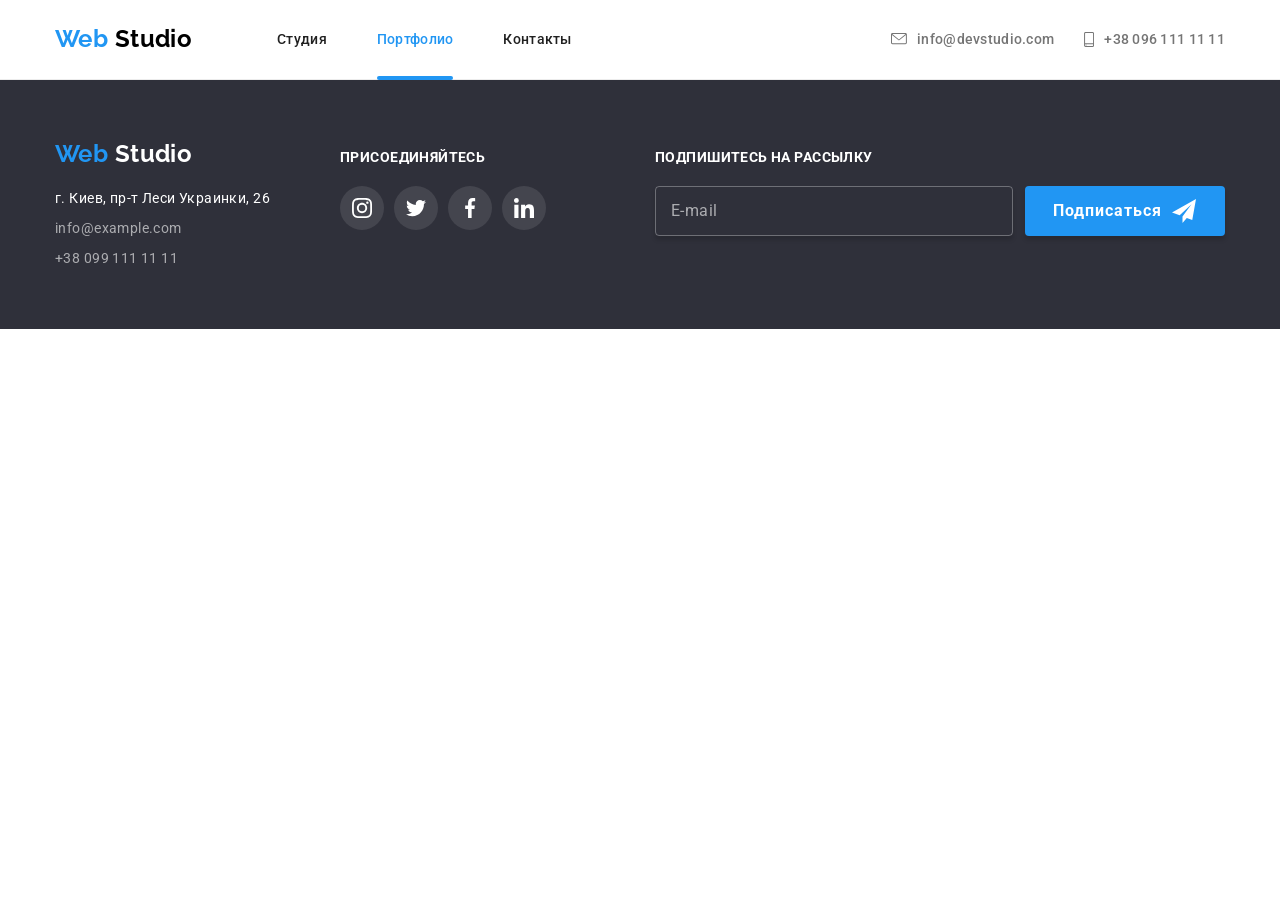
==== portfolio.html @ 9d2f5f32 "Create portfolio.html" ====
<!doctype html>
<html lang="ru">
  <head>
    <meta charset="utf-8" />
    <meta
      name="description"
      content="Портфолио нашей веб-студии: примеры разработанных сайтов, мобильных приложений, кейсы по дизайну и интернет-маркетингу."
    />
    <meta name="author" content="Anatoliy Nosenko" />
    <meta name="viewport" content="width=device-width, initial-scale=1.0" />
    <title>Портфолио</title>
    <link rel="icon" href="./images/favicon.svg" type="image/svg+xml" />
    <link rel="stylesheet" href="./css/main.min.css" />
  </head>
  <body>
    <!-- Page header -->
    <header class="page-header">
      <div class="container page-header__container">
        <a class="logo" href="./" lang="en">
          <span class="logo--accent">Web</span> Studio
        </a>

        <button
          class="menu-toggle"
          type="button"
          aria-label="Toggle mobile menu"
          aria-expanded="false"
          aria-controls="mobile-menu"
          data-menu-button
        >
          <svg width="40" height="40" aria-hidden="true">
            <use
              class="menu-toggle__icon-menu"
              href="./images/icons.svg#menu"
            ></use>
            <use
              class="menu-toggle__icon-close"
              href="./images/icons.svg#close"
            ></use>
          </svg>
        </button>

        <div class="mobile-menu" id="mobile-menu" data-menu>
          <nav>
            <ul class="site-nav">
              <li class="site-nav__item">
                <a class="site-nav__link" href="./index.html">Студия</a>
              </li>
              <li class="site-nav__item">
                <a
                  class="site-nav__link site-nav__link--active"
                  href="./"
                  aria-current="page"
                >
                  Портфолио
                </a>
              </li>
              <li class="site-nav__item">
                <a class="site-nav__link" href="#">Контакты</a>
              </li>
            </ul>
          </nav>

          <div class="contacts">
            <a class="contacts__link" href="mailto:info@devstudio.com">
              <svg
                class="contacts__icon"
                width="16"
                height="12"
                aria-hidden="true"
              >
                <use href="./images/icons.svg#envelope"></use>
              </svg>
              info@devstudio.com
            </a>
            <a class="contacts__link" href="tel:+380961111111">
              <svg
                class="contacts__icon"
                width="10"
                height="15"
                aria-hidden="true"
              >
                <use href="./images/icons.svg#smartphone"></use>
              </svg>
              +38 096 111 11 11
            </a>
          </div>
        </div>
      </div>
    </header>

    <!-- Page footer -->
    <footer class="page-footer">
      <div class="container page-footer__container">
        <div class="page-footer__contacts">
          <a class="logo page-footer__logo" href="./index.html" lang="en">
            <span class="logo--accent">Web</span> Studio
          </a>

          <address class="page-footer__address">
            <a
              class="page-footer__link page-footer__link--map"
              href="https://maps.app.goo.gl/Gkqo7Z41vK2xTPrL8"
              target="_blank"
              rel="noopener noreferrer"
            >
              г. Киев, пр-т Леси Украинки, 26
            </a>
            <a class="page-footer__link" href="mailto:info@example.com">
              info@example.com
            </a>
            <a class="page-footer__link" href="tel:+380991111111">
              +38 099 111 11 11
            </a>
          </address>
        </div>

        <div class="page-footer__socials">
          <b class="page-footer__text">Присоединяйтесь</b>

          <ul class="social-networks">
            <li class="social-networks__item">
              <a
                class="social-networks__link social-networks__link--theme-dark"
                href="#"
                target="_blank"
                rel="noopener noreferrer"
                aria-label="Instagram"
              >
                <svg class="social-networks__icon" aria-hidden="true">
                  <use href="./images/icons.svg#instagram"></use>
                </svg>
              </a>
            </li>
            <li class="social-networks__item">
              <a
                class="social-networks__link social-networks__link--theme-dark"
                href="#"
                target="_blank"
                rel="noopener noreferrer"
                aria-label="Twitter"
              >
                <svg class="social-networks__icon" aria-hidden="true">
                  <use href="./images/icons.svg#twitter"></use>
                </svg>
              </a>
            </li>
            <li class="social-networks__item">
              <a
                class="social-networks__link social-networks__link--theme-dark"
                href="#"
                target="_blank"
                rel="noopener noreferrer"
                aria-label="Facebook"
              >
                <svg class="social-networks__icon" aria-hidden="true">
                  <use href="./images/icons.svg#facebook"></use>
                </svg>
              </a>
            </li>
            <li class="social-networks__item">
              <a
                class="social-networks__link social-networks__link--theme-dark"
                href="#"
                target="_blank"
                rel="noopener noreferrer"
                aria-label="LinkedIn"
              >
                <svg class="social-networks__icon" aria-hidden="true">
                  <use href="./images/icons.svg#linkedin"></use>
                </svg>
              </a>
            </li>
          </ul>
        </div>

        <div class="page-footer__form">
          <b class="page-footer__text">Подпишитесь на рассылку</b>

          <form class="subscribe-form">
            <label class="visually-hidden" for="email">E-mail</label>
            <input
              class="subscribe-form__input"
              type="email"
              name="email"
              id="email"
              placeholder="E-mail"
              autocomplete="email"
              required
            />

            <button class="button button--icon" type="submit">
              Подписаться
              <svg
                class="button__icon"
                width="24"
                height="24"
                aria-hidden="true"
              >
                <use href="./images/icons.svg#send"></use>
              </svg>
            </button>
          </form>
        </div>
      </div>
    </footer>
  </body>
</html>
---- css/main.min.css ----
/*! modern-normalize v3.0.1 | MIT License | https://github.com/sindresorhus/modern-normalize */*,::before,::after{-webkit-box-sizing:border-box;box-sizing:border-box}html{font-family:system-ui,"Segoe UI",Roboto,Helvetica,Arial,sans-serif,"Apple Color Emoji","Segoe UI Emoji";line-height:1.15;-webkit-text-size-adjust:100%;-moz-tab-size:4;-o-tab-size:4;tab-size:4}body{margin:0}b,strong{font-weight:bolder}code,kbd,samp,pre{font-family:ui-monospace,SFMono-Regular,Consolas,"Liberation Mono",Menlo,monospace;font-size:1em}small{font-size:80%}sub,sup{font-size:75%;line-height:0;position:relative;vertical-align:baseline}sub{bottom:-0.25em}sup{top:-0.5em}table{border-color:currentcolor}button,input,optgroup,select,textarea{font-family:inherit;font-size:100%;line-height:1.15;margin:0}button,[type=button],[type=reset],[type=submit]{-webkit-appearance:button}legend{padding:0}progress{vertical-align:baseline}::-webkit-inner-spin-button,::-webkit-outer-spin-button{height:auto}[type=search]{-webkit-appearance:textfield;outline-offset:-2px}::-webkit-search-decoration{-webkit-appearance:none}::-webkit-file-upload-button{-webkit-appearance:button;font:inherit}summary{display:list-item}.visually-hidden{position:absolute;width:1px;height:1px;margin:-1px;border:0;padding:0;clip:rect(0 0 0 0);overflow:hidden}.page-footer__link,.contacts__link,.site-nav__link,.logo{color:inherit;text-decoration:none}.clients-list,.team-list,.gallery-list,.features-list,.social-networks,.site-nav{padding-left:0;margin:0;list-style-type:none}@font-face{font-family:"Raleway";src:url("../fonts/Raleway-Bold.woff2") format("woff2"),url("../fonts/Raleway-Bold.woff") format("woff");font-weight:700;font-display:swap}@font-face{font-family:"Roboto";src:url("../fonts/Roboto-Regular.woff2") format("woff2"),url("../fonts/Roboto-Regular.woff") format("woff");font-weight:400;font-display:swap}@font-face{font-family:"Roboto";src:url("../fonts/Roboto-Medium.woff2") format("woff2"),url("../fonts/Roboto-Medium.woff") format("woff");font-weight:500;font-display:swap}@font-face{font-family:"Roboto";src:url("../fonts/Roboto-Bold.woff2") format("woff2"),url("../fonts/Roboto-Bold.woff") format("woff");font-weight:700;font-display:swap}@font-face{font-family:"Roboto";src:url("../fonts/Roboto-Black.woff2") format("woff2"),url("../fonts/Roboto-Black.woff") format("woff");font-weight:900;font-display:swap}body{font-family:"Roboto",sans-serif;font-size:14px;letter-spacing:.03em;line-height:1.71;color:#757575;background-color:#fff}body.menu-open{overflow:hidden}body.modal-open{overflow:hidden}@media screen and (min-width: 1200px){body.modal-open{overflow:auto}}h1,h2,h3,h4,h5,h6,p{margin:0}img{display:block;max-width:100%;height:auto}abbr{text-decoration:none;cursor:help}.container{padding:0 15px;margin:0 auto}@media screen and (min-width: 480px){.container{width:480px}}@media screen and (min-width: 768px){.container{width:768px}}@media screen and (min-width: 1200px){.container{width:1200px}}.section{padding:60px 0}@media screen and (min-width: 1200px){.section{padding:94px 0}}.section--secondary{background-color:#f5f4fa}.section--no-padding-t{padding-top:0}.section--hidden{display:none}@media screen and (min-width: 1200px){.section--hidden{display:block}}.section__title{margin-bottom:30px;font-size:28px;line-height:1.18;color:#212121;text-align:center}@media screen and (min-width: 1200px){.section__title{margin-bottom:50px;font-size:36px;line-height:1.17}}.logo{font-family:"Raleway",sans-serif;font-weight:700;font-size:24px;line-height:1.17;color:#000}.logo--accent{color:#2196f3}.menu-toggle{display:-webkit-inline-box;display:-ms-inline-flexbox;display:inline-flex;padding:0;border:none;background-color:rgba(0,0,0,0);-webkit-transition-property:color;transition-property:color;-webkit-transition-duration:250ms;transition-duration:250ms;-webkit-transition-timing-function:cubic-bezier(0.4, 0, 0.2, 1);transition-timing-function:cubic-bezier(0.4, 0, 0.2, 1)}@media screen and (min-width: 768px){.menu-toggle{display:none}}.menu-toggle:hover,.menu-toggle:focus{color:#2196f3}.menu-toggle__icon-menu,.menu-toggle__icon-close{fill:currentColor;-webkit-transform-origin:center;transform-origin:center;-webkit-transition-property:opacity,-webkit-transform;transition-property:opacity,-webkit-transform;transition-property:opacity,transform;transition-property:opacity,transform,-webkit-transform;-webkit-transition-duration:250ms;transition-duration:250ms;-webkit-transition-timing-function:cubic-bezier(0.4, 0, 0.2, 1);transition-timing-function:cubic-bezier(0.4, 0, 0.2, 1)}.menu-toggle--open .menu-toggle__icon-menu{opacity:0;-webkit-transform:scale(0);transform:scale(0)}.menu-toggle__icon-close{opacity:0;-webkit-transform:scale(0);transform:scale(0)}.menu-toggle--open .menu-toggle__icon-close{opacity:1;-webkit-transform:scale(1);transform:scale(1)}@media screen and (max-width: 767px){.mobile-menu{position:absolute;top:100%;left:0;z-index:1;width:100%;max-height:calc(100dvh - var(--page-header-height));padding:60px 0;text-align:center;background-color:#fff;-webkit-box-shadow:0 4px 8px rgba(0,0,0,.04),0 2px 4px rgba(0,0,0,.08),0 1px 3px rgba(0,0,0,.16);box-shadow:0 4px 8px rgba(0,0,0,.04),0 2px 4px rgba(0,0,0,.08),0 1px 3px rgba(0,0,0,.16);overflow-y:auto;opacity:0;visibility:hidden;pointer-events:none;-webkit-transition-property:opacity,visibility;transition-property:opacity,visibility;-webkit-transition-duration:250ms;transition-duration:250ms;-webkit-transition-timing-function:cubic-bezier(0.4, 0, 0.2, 1);transition-timing-function:cubic-bezier(0.4, 0, 0.2, 1)}.mobile-menu--open{opacity:1;visibility:visible;pointer-events:initial}}@media screen and (min-width: 768px){.mobile-menu{display:-webkit-box;display:-ms-flexbox;display:flex;-webkit-box-pack:justify;-ms-flex-pack:justify;justify-content:space-between;-webkit-box-align:center;-ms-flex-align:center;align-items:center;-webkit-box-flex:1;-ms-flex-positive:1;flex-grow:1;margin-left:81px}}@media screen and (min-width: 1200px){.mobile-menu{margin-left:85px}}.site-nav{display:-webkit-inline-box;display:-ms-inline-flexbox;display:inline-flex;-webkit-box-orient:vertical;-webkit-box-direction:normal;-ms-flex-direction:column;flex-direction:column;margin-bottom:48px}@media screen and (min-width: 768px){.site-nav{-webkit-box-orient:horizontal;-webkit-box-direction:normal;-ms-flex-direction:row;flex-direction:row;margin-bottom:0}}.site-nav__item:not(:last-child){margin-bottom:40px}@media screen and (min-width: 768px){.site-nav__item:not(:last-child){margin-right:50px;margin-bottom:0}}.site-nav__link{position:relative;display:inline-block;padding-bottom:12px;font-weight:500;font-size:18px;line-height:1.17;letter-spacing:.02em;color:#212121;-webkit-transition-property:color;transition-property:color;-webkit-transition-duration:250ms;transition-duration:250ms;-webkit-transition-timing-function:cubic-bezier(0.4, 0, 0.2, 1);transition-timing-function:cubic-bezier(0.4, 0, 0.2, 1)}@media screen and (min-width: 768px){.site-nav__link{padding:32px 0 31px;font-size:14px;line-height:1.14}}.site-nav__link::after{position:absolute;bottom:-1px;left:0;content:"";width:100%;height:4px;background-color:#2196f3;border-radius:2px;-webkit-transform:scaleX(0);transform:scaleX(0);-webkit-transform-origin:left;transform-origin:left;-webkit-transition-property:-webkit-transform;transition-property:-webkit-transform;transition-property:transform;transition-property:transform, -webkit-transform;-webkit-transition-duration:250ms;transition-duration:250ms;-webkit-transition-timing-function:cubic-bezier(0.4, 0, 0.2, 1);transition-timing-function:cubic-bezier(0.4, 0, 0.2, 1)}.site-nav__link--active,.site-nav__link:hover,.site-nav__link:focus{color:#2196f3}.site-nav__link--active::after,.site-nav__link:hover::after,.site-nav__link:focus::after{-webkit-transform:scaleX(1);transform:scaleX(1)}.contacts{display:-webkit-inline-box;display:-ms-inline-flexbox;display:inline-flex;-webkit-box-align:center;-ms-flex-align:center;align-items:center;-webkit-box-orient:vertical;-webkit-box-direction:normal;-ms-flex-direction:column;flex-direction:column}@media screen and (min-width: 768px){.contacts{-webkit-box-align:start;-ms-flex-align:start;align-items:flex-start}}@media screen and (min-width: 1200px){.contacts{-webkit-box-orient:horizontal;-webkit-box-direction:normal;-ms-flex-direction:row;flex-direction:row}}.contacts__link{display:-webkit-box;display:-ms-flexbox;display:flex;-webkit-box-align:center;-ms-flex-align:center;align-items:center;font-weight:500;font-size:18px;line-height:1.17;letter-spacing:.02em;-webkit-transition-property:color;transition-property:color;-webkit-transition-duration:250ms;transition-duration:250ms;-webkit-transition-timing-function:cubic-bezier(0.4, 0, 0.2, 1);transition-timing-function:cubic-bezier(0.4, 0, 0.2, 1)}.contacts__link:not(:last-child){margin-bottom:16px}@media screen and (min-width: 768px){.contacts__link{font-size:12px}.contacts__link:not(:last-child){margin-bottom:10px}}@media screen and (min-width: 1200px){.contacts__link{font-size:14px;line-height:1.14}.contacts__link:not(:last-child){margin-right:30px;margin-bottom:0}}.contacts__link:hover,.contacts__link:focus{color:#2196f3}.contacts__icon{margin-right:10px;fill:currentColor}.button{min-width:200px;min-height:50px;padding:13px 28px;font-weight:700;font-size:16px;line-height:1.14;letter-spacing:.06em;color:#fff;background-color:#2196f3;-webkit-box-shadow:0 4px 4px rgba(0,0,0,.15);box-shadow:0 4px 4px rgba(0,0,0,.15);border:none;border-radius:4px;cursor:pointer;-webkit-transition-property:background-color;transition-property:background-color;-webkit-transition-duration:250ms;transition-duration:250ms;-webkit-transition-timing-function:cubic-bezier(0.4, 0, 0.2, 1);transition-timing-function:cubic-bezier(0.4, 0, 0.2, 1)}.button--icon{display:-webkit-inline-box;display:-ms-inline-flexbox;display:inline-flex;-webkit-box-align:center;-ms-flex-align:center;align-items:center}.button:hover,.button:focus{background-color:#188ce8}.button__icon{margin-left:10px}.backdrop{position:fixed;top:0;left:0;width:100%;height:100%;padding:93px 15px;background-color:rgba(0,0,0,.2);visibility:visible;opacity:1;-webkit-transition-property:visibility,opacity;transition-property:visibility,opacity;-webkit-transition-duration:250ms;transition-duration:250ms;-webkit-transition-timing-function:cubic-bezier(0.4, 0, 0.2, 1);transition-timing-function:cubic-bezier(0.4, 0, 0.2, 1)}.backdrop--hidden{visibility:hidden;opacity:0;pointer-events:none}.modal{position:relative;min-height:609px;padding:40px;background-color:#fff;-webkit-box-shadow:0 1px 3px rgba(0,0,0,.12),0 1px 1px rgba(0,0,0,.14),0 2px 1px rgba(0,0,0,.2);box-shadow:0 1px 3px rgba(0,0,0,.12),0 1px 1px rgba(0,0,0,.14),0 2px 1px rgba(0,0,0,.2);border-radius:4px;-webkit-transform:scale(1);transform:scale(1);-webkit-transition-property:-webkit-transform;transition-property:-webkit-transform;transition-property:transform;transition-property:transform, -webkit-transform;-webkit-transition-duration:250ms;transition-duration:250ms;-webkit-transition-timing-function:cubic-bezier(0.4, 0, 0.2, 1);transition-timing-function:cubic-bezier(0.4, 0, 0.2, 1)}@media screen and (min-width: 480px){.modal{width:450px;margin-left:auto;margin-right:auto}}@media screen and (min-width: 768px){.modal{position:absolute;top:50%;left:50%;width:528px;min-height:581px;-webkit-transform:translate(-50%, -50%) scale(1);transform:translate(-50%, -50%) scale(1)}}.backdrop--hidden .modal{-webkit-transform:scale(1.1);transform:scale(1.1)}@media screen and (min-width: 768px){.backdrop--hidden .modal{-webkit-transform:translate(-50%, -50%) scale(1.1);transform:translate(-50%, -50%) scale(1.1)}}.modal__cross-btn{position:absolute;top:8px;right:8px;display:-webkit-box;display:-ms-flexbox;display:flex;-webkit-box-pack:center;-ms-flex-pack:center;justify-content:center;-webkit-box-align:center;-ms-flex-align:center;align-items:center;width:30px;height:30px;padding:0;color:#000;background-color:rgba(0,0,0,0);border:1px solid rgba(0,0,0,.1);border-radius:50%;cursor:pointer;-webkit-transition-property:color;transition-property:color;-webkit-transition-duration:250ms;transition-duration:250ms;-webkit-transition-timing-function:cubic-bezier(0.4, 0, 0.2, 1);transition-timing-function:cubic-bezier(0.4, 0, 0.2, 1)}.modal__cross-btn:hover,.modal__cross-btn:focus{color:#2196f3}.modal__cross-icon{fill:currentColor}.application-form{text-align:center}.application-form__text{display:block;margin-bottom:30px;font-size:20px;line-height:1.5;color:#212121}.application-form__field{position:relative;margin-bottom:28px;letter-spacing:.01em;line-height:1.14}.application-form__field:last-of-type{margin-bottom:20px}.application-form__input,.application-form__comment{width:100%;padding:11px 15px;letter-spacing:inherit;line-height:inherit;color:inherit;background-color:rgba(0,0,0,0);border:1px solid rgba(33,33,33,.2);border-radius:4px;-webkit-transition-property:border-color;transition-property:border-color;-webkit-transition-duration:250ms;transition-duration:250ms;-webkit-transition-timing-function:cubic-bezier(0.4, 0, 0.2, 1);transition-timing-function:cubic-bezier(0.4, 0, 0.2, 1)}.application-form__input:focus,.application-form__comment:focus{outline:none;border-color:#2196f3}.application-form__input{padding-left:41px}.application-form__comment{display:block;height:120px;resize:none}.application-form__comment::-webkit-input-placeholder{-webkit-transition-property:color;transition-property:color;-webkit-transition-duration:250ms;transition-duration:250ms;-webkit-transition-timing-function:cubic-bezier(0.4, 0, 0.2, 1);transition-timing-function:cubic-bezier(0.4, 0, 0.2, 1)}.application-form__comment::-moz-placeholder{-moz-transition-property:color;transition-property:color;transition-duration:250ms;transition-timing-function:cubic-bezier(0.4, 0, 0.2, 1)}.application-form__comment:-ms-input-placeholder{-ms-transition-property:color;transition-property:color;transition-duration:250ms;transition-timing-function:cubic-bezier(0.4, 0, 0.2, 1)}.application-form__comment::-ms-input-placeholder{-ms-transition-property:color;transition-property:color;transition-duration:250ms;transition-timing-function:cubic-bezier(0.4, 0, 0.2, 1)}.application-form__comment::placeholder{-webkit-transition-property:color;transition-property:color;-webkit-transition-duration:250ms;transition-duration:250ms;-webkit-transition-timing-function:cubic-bezier(0.4, 0, 0.2, 1);transition-timing-function:cubic-bezier(0.4, 0, 0.2, 1)}.application-form__comment:focus::-webkit-input-placeholder{color:#2196f3}.application-form__comment:focus::-moz-placeholder{color:#2196f3}.application-form__comment:focus:-ms-input-placeholder{color:#2196f3}.application-form__comment:focus::-ms-input-placeholder{color:#2196f3}.application-form__comment:focus::placeholder{color:#2196f3}.application-form__label{position:absolute;top:50%;left:0;-webkit-transform:translate(42px, -50%) scale(1);transform:translate(42px, -50%) scale(1);-webkit-transition-property:color,-webkit-transform;transition-property:color,-webkit-transform;transition-property:color,transform;transition-property:color,transform,-webkit-transform;-webkit-transition-duration:250ms;transition-duration:250ms;-webkit-transition-timing-function:cubic-bezier(0.4, 0, 0.2, 1);transition-timing-function:cubic-bezier(0.4, 0, 0.2, 1)}.application-form__input:not(:-moz-placeholder)+.application-form__label{color:#2196f3;transform:translate(14px, -39px) scale(0.85)}.application-form__input:not(:-ms-input-placeholder)+.application-form__label{color:#2196f3;transform:translate(14px, -39px) scale(0.85)}.application-form__input:focus+.application-form__label,.application-form__input:not(:placeholder-shown)+.application-form__label{color:#2196f3;-webkit-transform:translate(14px, -39px) scale(0.85);transform:translate(14px, -39px) scale(0.85)}.application-form__icon{position:absolute;top:50%;left:16px;width:18px;height:18px;fill:#212121;-webkit-transform:translateY(-50%);transform:translateY(-50%);-webkit-transition-property:fill;transition-property:fill;-webkit-transition-duration:250ms;transition-duration:250ms;-webkit-transition-timing-function:cubic-bezier(0.4, 0, 0.2, 1);transition-timing-function:cubic-bezier(0.4, 0, 0.2, 1)}.application-form__input:focus~.application-form__icon{fill:#2196f3}.application-form__policy{display:-webkit-inline-box;display:-ms-inline-flexbox;display:inline-flex;-webkit-box-align:center;-ms-flex-align:center;align-items:center;margin-bottom:30px;cursor:pointer}.application-form__policy-input{-webkit-appearance:none;-moz-appearance:none;appearance:none;position:absolute}.application-form__policy-icon{-ms-flex-negative:0;flex-shrink:0;width:15px;height:15px;margin-right:8px;border:2px solid #212121;border-radius:2px}.application-form__policy-input:checked+.application-form__policy-icon{background-color:#2196f3;background-image:url("../images/check.svg");background-origin:border-box;border-color:rgba(0,0,0,0)}@media screen and (max-width: 1199px){.application-form__policy-text{font-size:12px;line-height:1.17;text-align:left}}.application-form__policy-link{color:#2196f3}.application-form__policy-link:hover,.application-form__policy-link:focus{text-decoration:none}.social-networks{display:-webkit-inline-box;display:-ms-inline-flexbox;display:inline-flex}.social-networks__item:not(:last-child){margin-right:10px}.social-networks__link{display:-webkit-box;display:-ms-flexbox;display:flex;width:44px;height:44px;color:#afb1b8;border-radius:50%;-webkit-transition-property:color,background-color;transition-property:color,background-color;-webkit-transition-duration:250ms;transition-duration:250ms;-webkit-transition-timing-function:cubic-bezier(0.4, 0, 0.2, 1);transition-timing-function:cubic-bezier(0.4, 0, 0.2, 1)}.social-networks__link--theme-dark{color:#fff;background-color:hsla(0,0%,100%,.1)}.social-networks__link:hover,.social-networks__link:focus{color:#fff;background-color:#2196f3}.social-networks__icon{width:20px;height:20px;margin:auto;fill:currentColor}@media screen and (min-width: 1200px){.subscribe-form{display:-webkit-box;display:-ms-flexbox;display:flex}}.subscribe-form__input{width:100%;padding:14px 15px;margin-bottom:20px;font-size:16px;letter-spacing:inherit;line-height:1.25;color:#fff;background-color:rgba(0,0,0,0);-webkit-box-shadow:0 4px 4px rgba(0,0,0,.15);box-shadow:0 4px 4px rgba(0,0,0,.15);border:1px solid hsla(0,0%,100%,.3);border-radius:4px;outline:none;-webkit-transition-property:border-color;transition-property:border-color;-webkit-transition-duration:250ms;transition-duration:250ms;-webkit-transition-timing-function:cubic-bezier(0.4, 0, 0.2, 1);transition-timing-function:cubic-bezier(0.4, 0, 0.2, 1)}@media screen and (min-width: 768px){.subscribe-form__input{display:block;width:450px}}@media screen and (min-width: 1200px){.subscribe-form__input{width:358px;margin-right:12px;margin-bottom:0}}.subscribe-form__input::-webkit-input-placeholder{color:hsla(0,0%,100%,.6)}.subscribe-form__input::-moz-placeholder{color:hsla(0,0%,100%,.6)}.subscribe-form__input:-ms-input-placeholder{color:hsla(0,0%,100%,.6)}.subscribe-form__input::-ms-input-placeholder{color:hsla(0,0%,100%,.6)}.subscribe-form__input::placeholder{color:hsla(0,0%,100%,.6)}.subscribe-form__input:focus{border-color:#2196f3}.page-header{position:relative;min-height:60px;padding:10px 0 9px;border-bottom:1px solid #ececec}@media screen and (min-width: 768px){.page-header{min-height:80px;padding:0}}.page-header__container{display:-webkit-box;display:-ms-flexbox;display:flex;-webkit-box-pack:justify;-ms-flex-pack:justify;justify-content:space-between;-webkit-box-align:center;-ms-flex-align:center;align-items:center}.hero{display:-webkit-box;display:-ms-flexbox;display:flex;-webkit-box-pack:center;-ms-flex-pack:center;justify-content:center;-webkit-box-align:center;-ms-flex-align:center;align-items:center;-webkit-box-orient:vertical;-webkit-box-direction:normal;-ms-flex-direction:column;flex-direction:column;max-width:480px;min-height:400px;padding:40px 15px;margin:0 auto;background-color:#2f303a;background-image:-webkit-gradient(linear, left top, left bottom, from(rgba(47, 48, 58, 0.8)), to(rgba(47, 48, 58, 0.8))),url("../images/hero-bg/hero-bg-mobile.jpg");background-image:linear-gradient(rgba(47, 48, 58, 0.8), rgba(47, 48, 58, 0.8)),url("../images/hero-bg/hero-bg-mobile.jpg");background-repeat:no-repeat;background-position:center;background-size:cover}@media screen and (min-device-pixel-ratio: 2),screen and (-webkit-min-device-pixel-ratio: 2),screen and (min-resolution: 192dpi),screen and (min-resolution: 2dppx){.hero{background-image:-webkit-gradient(linear, left top, left bottom, from(rgba(47, 48, 58, 0.8)), to(rgba(47, 48, 58, 0.8))),url("../images/hero-bg/hero-bg-mobile@2x.jpg");background-image:linear-gradient(rgba(47, 48, 58, 0.8), rgba(47, 48, 58, 0.8)),url("../images/hero-bg/hero-bg-mobile@2x.jpg")}}@media screen and (min-width: 768px){.hero{max-width:768px;background-image:-webkit-gradient(linear, left top, left bottom, from(rgba(47, 48, 58, 0.8)), to(rgba(47, 48, 58, 0.8))),url("../images/hero-bg/hero-bg-tablet.jpg");background-image:linear-gradient(rgba(47, 48, 58, 0.8), rgba(47, 48, 58, 0.8)),url("../images/hero-bg/hero-bg-tablet.jpg")}}@media screen and (min-width: 768px)and (min-device-pixel-ratio: 2),screen and (min-width: 768px)and (-webkit-min-device-pixel-ratio: 2),screen and (min-width: 768px)and (min-resolution: 192dpi),screen and (min-width: 768px)and (min-resolution: 2dppx){.hero{background-image:-webkit-gradient(linear, left top, left bottom, from(rgba(47, 48, 58, 0.8)), to(rgba(47, 48, 58, 0.8))),url("../images/hero-bg/hero-bg-tablet@2x.jpg");background-image:linear-gradient(rgba(47, 48, 58, 0.8), rgba(47, 48, 58, 0.8)),url("../images/hero-bg/hero-bg-tablet@2x.jpg")}}@media screen and (min-width: 1200px){.hero{max-width:1600px;min-height:600px;background-image:-webkit-gradient(linear, left top, left bottom, from(rgba(47, 48, 58, 0.8)), to(rgba(47, 48, 58, 0.8))),url("../images/hero-bg/hero-bg-desktop.jpg");background-image:linear-gradient(rgba(47, 48, 58, 0.8), rgba(47, 48, 58, 0.8)),url("../images/hero-bg/hero-bg-desktop.jpg")}}@media screen and (min-width: 1200px)and (min-device-pixel-ratio: 2),screen and (min-width: 1200px)and (-webkit-min-device-pixel-ratio: 2),screen and (min-width: 1200px)and (min-resolution: 192dpi),screen and (min-width: 1200px)and (min-resolution: 2dppx){.hero{background-image:-webkit-gradient(linear, left top, left bottom, from(rgba(47, 48, 58, 0.8)), to(rgba(47, 48, 58, 0.8))),url("../images/hero-bg/hero-bg-desktop@2x.jpg");background-image:linear-gradient(rgba(47, 48, 58, 0.8), rgba(47, 48, 58, 0.8)),url("../images/hero-bg/hero-bg-desktop@2x.jpg")}}.hero__title{max-width:360px;margin:0 auto 30px;font-weight:900;font-size:26px;line-height:1.62;letter-spacing:.06em;color:#fff;text-transform:uppercase;text-align:center}@media screen and (min-width: 1200px){.hero__title{max-width:696px;font-size:44px;line-height:1.36}}@media screen and (min-width: 768px){.features-list{display:-webkit-box;display:-ms-flexbox;display:flex;-ms-flex-wrap:wrap;flex-wrap:wrap}}.features-list__item::before{display:block;content:"";height:120px;margin-bottom:30px;background-color:#f5f4fa;background-repeat:no-repeat;background-position:center;border-radius:4px}.features-list__item:not(:last-child){margin-bottom:30px}@media screen and (min-width: 768px){.features-list__item{-ms-flex-preferred-size:calc((100% - 30px)/2);flex-basis:calc((100% - 30px)/2)}.features-list__item:nth-child(odd){margin-right:30px}.features-list__item:nth-last-child(-n+2){margin-bottom:0}}@media screen and (min-width: 1200px){.features-list__item{-ms-flex-preferred-size:calc((100% - 90px)/4);flex-basis:calc((100% - 90px)/4)}.features-list__item:nth-child(odd){margin-right:0}.features-list__item:not(:last-child){margin-right:30px;margin-bottom:0}}.features-list__title{margin-bottom:10px;font-size:14px;line-height:1.14;color:#212121;text-transform:uppercase;text-align:center}@media screen and (min-width: 768px){.features-list__title{text-align:left}}.features-list__item--antenna::before{background-image:url("../images/features/antenna.svg")}.features-list__item--clock::before{background-image:url("../images/features/clock.svg")}.features-list__item--diagram::before{background-image:url("../images/features/diagram.svg")}.features-list__item--astronaut::before{background-image:url("../images/features/astronaut.svg")}.gallery-list{display:-webkit-box;display:-ms-flexbox;display:flex;-webkit-box-pack:justify;-ms-flex-pack:justify;justify-content:space-between}.gallery-list__item{position:relative;-ms-flex-preferred-size:calc((100% - 60px)/3);flex-basis:calc((100% - 60px)/3)}.gallery-list__label{position:absolute;bottom:0;left:0;width:100%;min-height:70px;padding:27px 24px;font-weight:700;font-size:14px;line-height:1.14;color:#fff;text-transform:uppercase;text-align:center;background-color:rgba(47,48,58,.8)}@media screen and (min-width: 768px){.team-list{display:-webkit-box;display:-ms-flexbox;display:flex;-ms-flex-wrap:wrap;flex-wrap:wrap}}.team-list__item{background-color:#fff;-webkit-box-shadow:0 1px 3px rgba(0,0,0,.12),0 1px 1px rgba(0,0,0,.14),0 2px 1px rgba(0,0,0,.2);box-shadow:0 1px 3px rgba(0,0,0,.12),0 1px 1px rgba(0,0,0,.14),0 2px 1px rgba(0,0,0,.2);border-bottom-left-radius:4px;border-bottom-right-radius:4px;overflow:hidden}.team-list__item:not(:last-child){margin-bottom:30px}@media screen and (min-width: 768px){.team-list__item{-ms-flex-preferred-size:calc((100% - 30px)/2);flex-basis:calc((100% - 30px)/2)}.team-list__item:nth-child(odd){margin-right:30px}.team-list__item:nth-last-child(-n+2){margin-bottom:0}}@media screen and (min-width: 1200px){.team-list__item{-ms-flex-preferred-size:calc((100% - 90px)/4);flex-basis:calc((100% - 90px)/4)}.team-list__item:nth-child(odd){margin-right:0}.team-list__item:not(:last-child){margin-right:30px;margin-bottom:0}}.team-list__meta{padding:30px 24px 24px;text-align:center}.team-list__name,.team-list__occupation{font-size:16px;line-height:1.19}.team-list__name{margin-bottom:10px;font-weight:500;color:#212121}.team-list__occupation{margin-bottom:16px}.clients-list{display:-webkit-box;display:-ms-flexbox;display:flex;-ms-flex-wrap:wrap;flex-wrap:wrap}.clients-list__item{-ms-flex-preferred-size:calc((100% - 30px)/2);flex-basis:calc((100% - 30px)/2);margin-right:30px;margin-bottom:30px}.clients-list__item:nth-child(even){margin-right:0}.clients-list__item:nth-last-child(-n+2){margin-bottom:0}@media screen and (min-width: 768px){.clients-list__item{-ms-flex-preferred-size:calc((100% - 60px)/3);flex-basis:calc((100% - 60px)/3)}.clients-list__item:nth-child(even){margin-right:30px}.clients-list__item:nth-last-child(-n+2){margin-bottom:30px}.clients-list__item:nth-child(3n){margin-right:0}.clients-list__item:nth-last-child(-n+3){margin-bottom:0}}@media screen and (min-width: 1200px){.clients-list__item{-ms-flex-preferred-size:calc((100% - 150px)/6);flex-basis:calc((100% - 150px)/6);margin-bottom:0}.clients-list__item:nth-child(3n){margin-right:30px}.clients-list__item:last-child{margin-right:0}}.clients-list__link{display:-webkit-box;display:-ms-flexbox;display:flex;-webkit-box-pack:center;-ms-flex-pack:center;justify-content:center;-webkit-box-align:center;-ms-flex-align:center;align-items:center;height:90px;color:#afb1b8;border:1px solid currentColor;border-radius:4px;-webkit-transition-property:color;transition-property:color;-webkit-transition-duration:250ms;transition-duration:250ms;-webkit-transition-timing-function:cubic-bezier(0.4, 0, 0.2, 1);transition-timing-function:cubic-bezier(0.4, 0, 0.2, 1)}.clients-list__link:hover,.clients-list__link:focus{color:#2196f3}.clients-list__icon{width:106px;height:60px;fill:currentColor}.page-footer{padding:60px 0;background-color:#2f303a}.page-footer__container{text-align:center}@media screen and (min-width: 768px){.page-footer__container{display:-webkit-box;display:-ms-flexbox;display:flex;-ms-flex-pack:distribute;justify-content:space-around;-webkit-box-align:baseline;-ms-flex-align:baseline;align-items:baseline;-ms-flex-wrap:wrap;flex-wrap:wrap}}@media screen and (min-width: 1200px){.page-footer__container{-webkit-box-pack:initial;-ms-flex-pack:initial;justify-content:initial;text-align:initial}}.page-footer__contacts{margin-bottom:60px}@media screen and (min-width: 768px){.page-footer__contacts{margin-bottom:0}}@media screen and (min-width: 1200px){.page-footer__contacts{margin-right:70px}}.page-footer__logo{display:inline-block;margin-bottom:20px;color:#fff}.page-footer__address{display:-webkit-box;display:-ms-flexbox;display:flex;-webkit-box-align:center;-ms-flex-align:center;align-items:center;-webkit-box-orient:vertical;-webkit-box-direction:normal;-ms-flex-direction:column;flex-direction:column;font-style:normal}@media screen and (min-width: 1200px){.page-footer__address{-webkit-box-align:start;-ms-flex-align:start;align-items:flex-start}}.page-footer__link{line-height:1.5;color:hsla(0,0%,100%,.6);-webkit-transition-property:color;transition-property:color;-webkit-transition-duration:250ms;transition-duration:250ms;-webkit-transition-timing-function:cubic-bezier(0.4, 0, 0.2, 1);transition-timing-function:cubic-bezier(0.4, 0, 0.2, 1)}.page-footer__link:not(:last-child){margin-bottom:8px}@media screen and (min-width: 1200px){.page-footer__link:not(:last-child){margin-bottom:9px}}.page-footer__link--map{color:#fff}.page-footer__link:hover,.page-footer__link:focus{color:#2196f3}.page-footer__socials{margin-bottom:60px}@media screen and (min-width: 768px){.page-footer__socials{margin-bottom:0}}.page-footer__text{display:block;margin-bottom:20px;line-height:1.14;color:#fff;text-transform:uppercase}@media screen and (min-width: 768px){.page-footer__form{margin-top:60px}}@media screen and (min-width: 1200px){.page-footer__form{margin-top:0;margin-left:auto}}/*# sourceMappingURL=main.min.css.map */
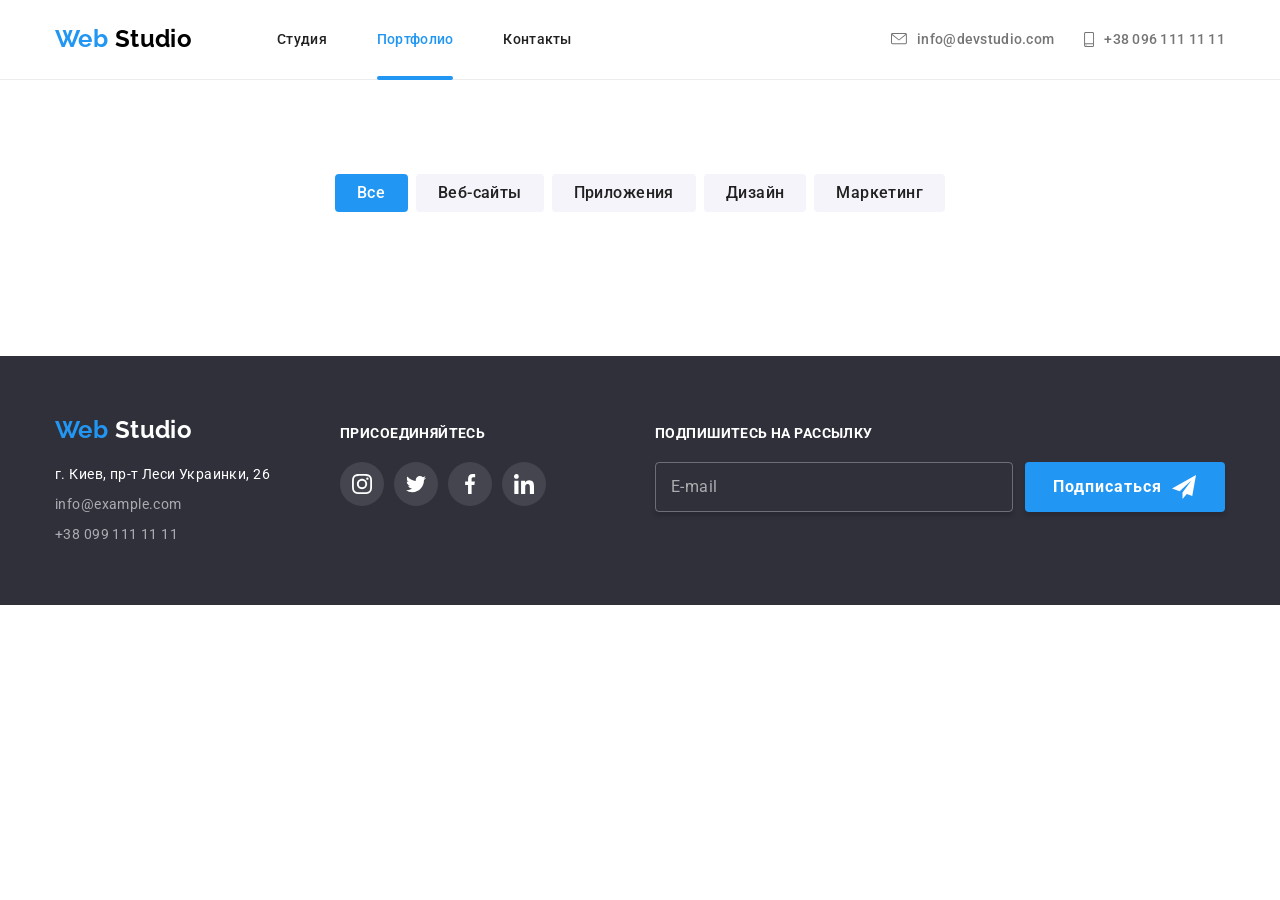
==== commit 953fb22b: "Add filter markup and styles" ====
--- a/portfolio.html
+++ b/portfolio.html
@@ -89,6 +89,79 @@
       </div>
     </header>
 
+    <!-- Page main -->
+    <main>
+      <!-- Works -->
+      <section class="section">
+        <div class="container">
+          <h1 class="visually-hidden">Наши работы</h1>
+
+          <div class="filter" role="group" aria-labelledby="filter-title">
+            <b class="visually-hidden" id="filter-title">Выберите проекты:</b>
+
+            <ul class="filter__list">
+              <li class="filter__item">
+                <label class="filter__label">
+                  <input
+                    class="filter__input"
+                    type="radio"
+                    name="filter"
+                    value="all"
+                    checked
+                  />
+                  <span class="filter__button">Все</span>
+                </label>
+              </li>
+              <li class="filter__item">
+                <label class="filter__label">
+                  <input
+                    class="filter__input"
+                    type="radio"
+                    name="filter"
+                    value="websites"
+                  />
+                  <span class="filter__button">Веб-сайты</span>
+                </label>
+              </li>
+              <li class="filter__item">
+                <label class="filter__label">
+                  <input
+                    class="filter__input"
+                    type="radio"
+                    name="filter"
+                    value="apps"
+                  />
+                  <span class="filter__button">Приложения</span>
+                </label>
+              </li>
+              <li class="filter__item">
+                <label class="filter__label">
+                  <input
+                    class="filter__input"
+                    type="radio"
+                    name="filter"
+                    value="design"
+                  />
+                  <span class="filter__button">Дизайн</span>
+                </label>
+              </li>
+              <li class="filter__item">
+                <label class="filter__label">
+                  <input
+                    class="filter__input"
+                    type="radio"
+                    name="filter"
+                    value="marketing"
+                  />
+                  <span class="filter__button">Маркетинг</span>
+                </label>
+              </li>
+            </ul>
+          </div>
+        </div>
+      </section>
+    </main>
+
     <!-- Page footer -->
     <footer class="page-footer">
       <div class="container page-footer__container">
--- a/css/main.min.css
+++ b/css/main.min.css
@@ -1 +1 @@
-/*! modern-normalize v3.0.1 | MIT License | https://github.com/sindresorhus/modern-normalize */*,::before,::after{-webkit-box-sizing:border-box;box-sizing:border-box}html{font-family:system-ui,"Segoe UI",Roboto,Helvetica,Arial,sans-serif,"Apple Color Emoji","Segoe UI Emoji";line-height:1.15;-webkit-text-size-adjust:100%;-moz-tab-size:4;-o-tab-size:4;tab-size:4}body{margin:0}b,strong{font-weight:bolder}code,kbd,samp,pre{font-family:ui-monospace,SFMono-Regular,Consolas,"Liberation Mono",Menlo,monospace;font-size:1em}small{font-size:80%}sub,sup{font-size:75%;line-height:0;position:relative;vertical-align:baseline}sub{bottom:-0.25em}sup{top:-0.5em}table{border-color:currentcolor}button,input,optgroup,select,textarea{font-family:inherit;font-size:100%;line-height:1.15;margin:0}button,[type=button],[type=reset],[type=submit]{-webkit-appearance:button}legend{padding:0}progress{vertical-align:baseline}::-webkit-inner-spin-button,::-webkit-outer-spin-button{height:auto}[type=search]{-webkit-appearance:textfield;outline-offset:-2px}::-webkit-search-decoration{-webkit-appearance:none}::-webkit-file-upload-button{-webkit-appearance:button;font:inherit}summary{display:list-item}.visually-hidden{position:absolute;width:1px;height:1px;margin:-1px;border:0;padding:0;clip:rect(0 0 0 0);overflow:hidden}.page-footer__link,.contacts__link,.site-nav__link,.logo{color:inherit;text-decoration:none}.clients-list,.team-list,.gallery-list,.features-list,.social-networks,.site-nav{padding-left:0;margin:0;list-style-type:none}@font-face{font-family:"Raleway";src:url("../fonts/Raleway-Bold.woff2") format("woff2"),url("../fonts/Raleway-Bold.woff") format("woff");font-weight:700;font-display:swap}@font-face{font-family:"Roboto";src:url("../fonts/Roboto-Regular.woff2") format("woff2"),url("../fonts/Roboto-Regular.woff") format("woff");font-weight:400;font-display:swap}@font-face{font-family:"Roboto";src:url("../fonts/Roboto-Medium.woff2") format("woff2"),url("../fonts/Roboto-Medium.woff") format("woff");font-weight:500;font-display:swap}@font-face{font-family:"Roboto";src:url("../fonts/Roboto-Bold.woff2") format("woff2"),url("../fonts/Roboto-Bold.woff") format("woff");font-weight:700;font-display:swap}@font-face{font-family:"Roboto";src:url("../fonts/Roboto-Black.woff2") format("woff2"),url("../fonts/Roboto-Black.woff") format("woff");font-weight:900;font-display:swap}body{font-family:"Roboto",sans-serif;font-size:14px;letter-spacing:.03em;line-height:1.71;color:#757575;background-color:#fff}body.menu-open{overflow:hidden}body.modal-open{overflow:hidden}@media screen and (min-width: 1200px){body.modal-open{overflow:auto}}h1,h2,h3,h4,h5,h6,p{margin:0}img{display:block;max-width:100%;height:auto}abbr{text-decoration:none;cursor:help}.container{padding:0 15px;margin:0 auto}@media screen and (min-width: 480px){.container{width:480px}}@media screen and (min-width: 768px){.container{width:768px}}@media screen and (min-width: 1200px){.container{width:1200px}}.section{padding:60px 0}@media screen and (min-width: 1200px){.section{padding:94px 0}}.section--secondary{background-color:#f5f4fa}.section--no-padding-t{padding-top:0}.section--hidden{display:none}@media screen and (min-width: 1200px){.section--hidden{display:block}}.section__title{margin-bottom:30px;font-size:28px;line-height:1.18;color:#212121;text-align:center}@media screen and (min-width: 1200px){.section__title{margin-bottom:50px;font-size:36px;line-height:1.17}}.logo{font-family:"Raleway",sans-serif;font-weight:700;font-size:24px;line-height:1.17;color:#000}.logo--accent{color:#2196f3}.menu-toggle{display:-webkit-inline-box;display:-ms-inline-flexbox;display:inline-flex;padding:0;border:none;background-color:rgba(0,0,0,0);-webkit-transition-property:color;transition-property:color;-webkit-transition-duration:250ms;transition-duration:250ms;-webkit-transition-timing-function:cubic-bezier(0.4, 0, 0.2, 1);transition-timing-function:cubic-bezier(0.4, 0, 0.2, 1)}@media screen and (min-width: 768px){.menu-toggle{display:none}}.menu-toggle:hover,.menu-toggle:focus{color:#2196f3}.menu-toggle__icon-menu,.menu-toggle__icon-close{fill:currentColor;-webkit-transform-origin:center;transform-origin:center;-webkit-transition-property:opacity,-webkit-transform;transition-property:opacity,-webkit-transform;transition-property:opacity,transform;transition-property:opacity,transform,-webkit-transform;-webkit-transition-duration:250ms;transition-duration:250ms;-webkit-transition-timing-function:cubic-bezier(0.4, 0, 0.2, 1);transition-timing-function:cubic-bezier(0.4, 0, 0.2, 1)}.menu-toggle--open .menu-toggle__icon-menu{opacity:0;-webkit-transform:scale(0);transform:scale(0)}.menu-toggle__icon-close{opacity:0;-webkit-transform:scale(0);transform:scale(0)}.menu-toggle--open .menu-toggle__icon-close{opacity:1;-webkit-transform:scale(1);transform:scale(1)}@media screen and (max-width: 767px){.mobile-menu{position:absolute;top:100%;left:0;z-index:1;width:100%;max-height:calc(100dvh - var(--page-header-height));padding:60px 0;text-align:center;background-color:#fff;-webkit-box-shadow:0 4px 8px rgba(0,0,0,.04),0 2px 4px rgba(0,0,0,.08),0 1px 3px rgba(0,0,0,.16);box-shadow:0 4px 8px rgba(0,0,0,.04),0 2px 4px rgba(0,0,0,.08),0 1px 3px rgba(0,0,0,.16);overflow-y:auto;opacity:0;visibility:hidden;pointer-events:none;-webkit-transition-property:opacity,visibility;transition-property:opacity,visibility;-webkit-transition-duration:250ms;transition-duration:250ms;-webkit-transition-timing-function:cubic-bezier(0.4, 0, 0.2, 1);transition-timing-function:cubic-bezier(0.4, 0, 0.2, 1)}.mobile-menu--open{opacity:1;visibility:visible;pointer-events:initial}}@media screen and (min-width: 768px){.mobile-menu{display:-webkit-box;display:-ms-flexbox;display:flex;-webkit-box-pack:justify;-ms-flex-pack:justify;justify-content:space-between;-webkit-box-align:center;-ms-flex-align:center;align-items:center;-webkit-box-flex:1;-ms-flex-positive:1;flex-grow:1;margin-left:81px}}@media screen and (min-width: 1200px){.mobile-menu{margin-left:85px}}.site-nav{display:-webkit-inline-box;display:-ms-inline-flexbox;display:inline-flex;-webkit-box-orient:vertical;-webkit-box-direction:normal;-ms-flex-direction:column;flex-direction:column;margin-bottom:48px}@media screen and (min-width: 768px){.site-nav{-webkit-box-orient:horizontal;-webkit-box-direction:normal;-ms-flex-direction:row;flex-direction:row;margin-bottom:0}}.site-nav__item:not(:last-child){margin-bottom:40px}@media screen and (min-width: 768px){.site-nav__item:not(:last-child){margin-right:50px;margin-bottom:0}}.site-nav__link{position:relative;display:inline-block;padding-bottom:12px;font-weight:500;font-size:18px;line-height:1.17;letter-spacing:.02em;color:#212121;-webkit-transition-property:color;transition-property:color;-webkit-transition-duration:250ms;transition-duration:250ms;-webkit-transition-timing-function:cubic-bezier(0.4, 0, 0.2, 1);transition-timing-function:cubic-bezier(0.4, 0, 0.2, 1)}@media screen and (min-width: 768px){.site-nav__link{padding:32px 0 31px;font-size:14px;line-height:1.14}}.site-nav__link::after{position:absolute;bottom:-1px;left:0;content:"";width:100%;height:4px;background-color:#2196f3;border-radius:2px;-webkit-transform:scaleX(0);transform:scaleX(0);-webkit-transform-origin:left;transform-origin:left;-webkit-transition-property:-webkit-transform;transition-property:-webkit-transform;transition-property:transform;transition-property:transform, -webkit-transform;-webkit-transition-duration:250ms;transition-duration:250ms;-webkit-transition-timing-function:cubic-bezier(0.4, 0, 0.2, 1);transition-timing-function:cubic-bezier(0.4, 0, 0.2, 1)}.site-nav__link--active,.site-nav__link:hover,.site-nav__link:focus{color:#2196f3}.site-nav__link--active::after,.site-nav__link:hover::after,.site-nav__link:focus::after{-webkit-transform:scaleX(1);transform:scaleX(1)}.contacts{display:-webkit-inline-box;display:-ms-inline-flexbox;display:inline-flex;-webkit-box-align:center;-ms-flex-align:center;align-items:center;-webkit-box-orient:vertical;-webkit-box-direction:normal;-ms-flex-direction:column;flex-direction:column}@media screen and (min-width: 768px){.contacts{-webkit-box-align:start;-ms-flex-align:start;align-items:flex-start}}@media screen and (min-width: 1200px){.contacts{-webkit-box-orient:horizontal;-webkit-box-direction:normal;-ms-flex-direction:row;flex-direction:row}}.contacts__link{display:-webkit-box;display:-ms-flexbox;display:flex;-webkit-box-align:center;-ms-flex-align:center;align-items:center;font-weight:500;font-size:18px;line-height:1.17;letter-spacing:.02em;-webkit-transition-property:color;transition-property:color;-webkit-transition-duration:250ms;transition-duration:250ms;-webkit-transition-timing-function:cubic-bezier(0.4, 0, 0.2, 1);transition-timing-function:cubic-bezier(0.4, 0, 0.2, 1)}.contacts__link:not(:last-child){margin-bottom:16px}@media screen and (min-width: 768px){.contacts__link{font-size:12px}.contacts__link:not(:last-child){margin-bottom:10px}}@media screen and (min-width: 1200px){.contacts__link{font-size:14px;line-height:1.14}.contacts__link:not(:last-child){margin-right:30px;margin-bottom:0}}.contacts__link:hover,.contacts__link:focus{color:#2196f3}.contacts__icon{margin-right:10px;fill:currentColor}.button{min-width:200px;min-height:50px;padding:13px 28px;font-weight:700;font-size:16px;line-height:1.14;letter-spacing:.06em;color:#fff;background-color:#2196f3;-webkit-box-shadow:0 4px 4px rgba(0,0,0,.15);box-shadow:0 4px 4px rgba(0,0,0,.15);border:none;border-radius:4px;cursor:pointer;-webkit-transition-property:background-color;transition-property:background-color;-webkit-transition-duration:250ms;transition-duration:250ms;-webkit-transition-timing-function:cubic-bezier(0.4, 0, 0.2, 1);transition-timing-function:cubic-bezier(0.4, 0, 0.2, 1)}.button--icon{display:-webkit-inline-box;display:-ms-inline-flexbox;display:inline-flex;-webkit-box-align:center;-ms-flex-align:center;align-items:center}.button:hover,.button:focus{background-color:#188ce8}.button__icon{margin-left:10px}.backdrop{position:fixed;top:0;left:0;width:100%;height:100%;padding:93px 15px;background-color:rgba(0,0,0,.2);visibility:visible;opacity:1;-webkit-transition-property:visibility,opacity;transition-property:visibility,opacity;-webkit-transition-duration:250ms;transition-duration:250ms;-webkit-transition-timing-function:cubic-bezier(0.4, 0, 0.2, 1);transition-timing-function:cubic-bezier(0.4, 0, 0.2, 1)}.backdrop--hidden{visibility:hidden;opacity:0;pointer-events:none}.modal{position:relative;min-height:609px;padding:40px;background-color:#fff;-webkit-box-shadow:0 1px 3px rgba(0,0,0,.12),0 1px 1px rgba(0,0,0,.14),0 2px 1px rgba(0,0,0,.2);box-shadow:0 1px 3px rgba(0,0,0,.12),0 1px 1px rgba(0,0,0,.14),0 2px 1px rgba(0,0,0,.2);border-radius:4px;-webkit-transform:scale(1);transform:scale(1);-webkit-transition-property:-webkit-transform;transition-property:-webkit-transform;transition-property:transform;transition-property:transform, -webkit-transform;-webkit-transition-duration:250ms;transition-duration:250ms;-webkit-transition-timing-function:cubic-bezier(0.4, 0, 0.2, 1);transition-timing-function:cubic-bezier(0.4, 0, 0.2, 1)}@media screen and (min-width: 480px){.modal{width:450px;margin-left:auto;margin-right:auto}}@media screen and (min-width: 768px){.modal{position:absolute;top:50%;left:50%;width:528px;min-height:581px;-webkit-transform:translate(-50%, -50%) scale(1);transform:translate(-50%, -50%) scale(1)}}.backdrop--hidden .modal{-webkit-transform:scale(1.1);transform:scale(1.1)}@media screen and (min-width: 768px){.backdrop--hidden .modal{-webkit-transform:translate(-50%, -50%) scale(1.1);transform:translate(-50%, -50%) scale(1.1)}}.modal__cross-btn{position:absolute;top:8px;right:8px;display:-webkit-box;display:-ms-flexbox;display:flex;-webkit-box-pack:center;-ms-flex-pack:center;justify-content:center;-webkit-box-align:center;-ms-flex-align:center;align-items:center;width:30px;height:30px;padding:0;color:#000;background-color:rgba(0,0,0,0);border:1px solid rgba(0,0,0,.1);border-radius:50%;cursor:pointer;-webkit-transition-property:color;transition-property:color;-webkit-transition-duration:250ms;transition-duration:250ms;-webkit-transition-timing-function:cubic-bezier(0.4, 0, 0.2, 1);transition-timing-function:cubic-bezier(0.4, 0, 0.2, 1)}.modal__cross-btn:hover,.modal__cross-btn:focus{color:#2196f3}.modal__cross-icon{fill:currentColor}.application-form{text-align:center}.application-form__text{display:block;margin-bottom:30px;font-size:20px;line-height:1.5;color:#212121}.application-form__field{position:relative;margin-bottom:28px;letter-spacing:.01em;line-height:1.14}.application-form__field:last-of-type{margin-bottom:20px}.application-form__input,.application-form__comment{width:100%;padding:11px 15px;letter-spacing:inherit;line-height:inherit;color:inherit;background-color:rgba(0,0,0,0);border:1px solid rgba(33,33,33,.2);border-radius:4px;-webkit-transition-property:border-color;transition-property:border-color;-webkit-transition-duration:250ms;transition-duration:250ms;-webkit-transition-timing-function:cubic-bezier(0.4, 0, 0.2, 1);transition-timing-function:cubic-bezier(0.4, 0, 0.2, 1)}.application-form__input:focus,.application-form__comment:focus{outline:none;border-color:#2196f3}.application-form__input{padding-left:41px}.application-form__comment{display:block;height:120px;resize:none}.application-form__comment::-webkit-input-placeholder{-webkit-transition-property:color;transition-property:color;-webkit-transition-duration:250ms;transition-duration:250ms;-webkit-transition-timing-function:cubic-bezier(0.4, 0, 0.2, 1);transition-timing-function:cubic-bezier(0.4, 0, 0.2, 1)}.application-form__comment::-moz-placeholder{-moz-transition-property:color;transition-property:color;transition-duration:250ms;transition-timing-function:cubic-bezier(0.4, 0, 0.2, 1)}.application-form__comment:-ms-input-placeholder{-ms-transition-property:color;transition-property:color;transition-duration:250ms;transition-timing-function:cubic-bezier(0.4, 0, 0.2, 1)}.application-form__comment::-ms-input-placeholder{-ms-transition-property:color;transition-property:color;transition-duration:250ms;transition-timing-function:cubic-bezier(0.4, 0, 0.2, 1)}.application-form__comment::placeholder{-webkit-transition-property:color;transition-property:color;-webkit-transition-duration:250ms;transition-duration:250ms;-webkit-transition-timing-function:cubic-bezier(0.4, 0, 0.2, 1);transition-timing-function:cubic-bezier(0.4, 0, 0.2, 1)}.application-form__comment:focus::-webkit-input-placeholder{color:#2196f3}.application-form__comment:focus::-moz-placeholder{color:#2196f3}.application-form__comment:focus:-ms-input-placeholder{color:#2196f3}.application-form__comment:focus::-ms-input-placeholder{color:#2196f3}.application-form__comment:focus::placeholder{color:#2196f3}.application-form__label{position:absolute;top:50%;left:0;-webkit-transform:translate(42px, -50%) scale(1);transform:translate(42px, -50%) scale(1);-webkit-transition-property:color,-webkit-transform;transition-property:color,-webkit-transform;transition-property:color,transform;transition-property:color,transform,-webkit-transform;-webkit-transition-duration:250ms;transition-duration:250ms;-webkit-transition-timing-function:cubic-bezier(0.4, 0, 0.2, 1);transition-timing-function:cubic-bezier(0.4, 0, 0.2, 1)}.application-form__input:not(:-moz-placeholder)+.application-form__label{color:#2196f3;transform:translate(14px, -39px) scale(0.85)}.application-form__input:not(:-ms-input-placeholder)+.application-form__label{color:#2196f3;transform:translate(14px, -39px) scale(0.85)}.application-form__input:focus+.application-form__label,.application-form__input:not(:placeholder-shown)+.application-form__label{color:#2196f3;-webkit-transform:translate(14px, -39px) scale(0.85);transform:translate(14px, -39px) scale(0.85)}.application-form__icon{position:absolute;top:50%;left:16px;width:18px;height:18px;fill:#212121;-webkit-transform:translateY(-50%);transform:translateY(-50%);-webkit-transition-property:fill;transition-property:fill;-webkit-transition-duration:250ms;transition-duration:250ms;-webkit-transition-timing-function:cubic-bezier(0.4, 0, 0.2, 1);transition-timing-function:cubic-bezier(0.4, 0, 0.2, 1)}.application-form__input:focus~.application-form__icon{fill:#2196f3}.application-form__policy{display:-webkit-inline-box;display:-ms-inline-flexbox;display:inline-flex;-webkit-box-align:center;-ms-flex-align:center;align-items:center;margin-bottom:30px;cursor:pointer}.application-form__policy-input{-webkit-appearance:none;-moz-appearance:none;appearance:none;position:absolute}.application-form__policy-icon{-ms-flex-negative:0;flex-shrink:0;width:15px;height:15px;margin-right:8px;border:2px solid #212121;border-radius:2px}.application-form__policy-input:checked+.application-form__policy-icon{background-color:#2196f3;background-image:url("../images/check.svg");background-origin:border-box;border-color:rgba(0,0,0,0)}@media screen and (max-width: 1199px){.application-form__policy-text{font-size:12px;line-height:1.17;text-align:left}}.application-form__policy-link{color:#2196f3}.application-form__policy-link:hover,.application-form__policy-link:focus{text-decoration:none}.social-networks{display:-webkit-inline-box;display:-ms-inline-flexbox;display:inline-flex}.social-networks__item:not(:last-child){margin-right:10px}.social-networks__link{display:-webkit-box;display:-ms-flexbox;display:flex;width:44px;height:44px;color:#afb1b8;border-radius:50%;-webkit-transition-property:color,background-color;transition-property:color,background-color;-webkit-transition-duration:250ms;transition-duration:250ms;-webkit-transition-timing-function:cubic-bezier(0.4, 0, 0.2, 1);transition-timing-function:cubic-bezier(0.4, 0, 0.2, 1)}.social-networks__link--theme-dark{color:#fff;background-color:hsla(0,0%,100%,.1)}.social-networks__link:hover,.social-networks__link:focus{color:#fff;background-color:#2196f3}.social-networks__icon{width:20px;height:20px;margin:auto;fill:currentColor}@media screen and (min-width: 1200px){.subscribe-form{display:-webkit-box;display:-ms-flexbox;display:flex}}.subscribe-form__input{width:100%;padding:14px 15px;margin-bottom:20px;font-size:16px;letter-spacing:inherit;line-height:1.25;color:#fff;background-color:rgba(0,0,0,0);-webkit-box-shadow:0 4px 4px rgba(0,0,0,.15);box-shadow:0 4px 4px rgba(0,0,0,.15);border:1px solid hsla(0,0%,100%,.3);border-radius:4px;outline:none;-webkit-transition-property:border-color;transition-property:border-color;-webkit-transition-duration:250ms;transition-duration:250ms;-webkit-transition-timing-function:cubic-bezier(0.4, 0, 0.2, 1);transition-timing-function:cubic-bezier(0.4, 0, 0.2, 1)}@media screen and (min-width: 768px){.subscribe-form__input{display:block;width:450px}}@media screen and (min-width: 1200px){.subscribe-form__input{width:358px;margin-right:12px;margin-bottom:0}}.subscribe-form__input::-webkit-input-placeholder{color:hsla(0,0%,100%,.6)}.subscribe-form__input::-moz-placeholder{color:hsla(0,0%,100%,.6)}.subscribe-form__input:-ms-input-placeholder{color:hsla(0,0%,100%,.6)}.subscribe-form__input::-ms-input-placeholder{color:hsla(0,0%,100%,.6)}.subscribe-form__input::placeholder{color:hsla(0,0%,100%,.6)}.subscribe-form__input:focus{border-color:#2196f3}.page-header{position:relative;min-height:60px;padding:10px 0 9px;border-bottom:1px solid #ececec}@media screen and (min-width: 768px){.page-header{min-height:80px;padding:0}}.page-header__container{display:-webkit-box;display:-ms-flexbox;display:flex;-webkit-box-pack:justify;-ms-flex-pack:justify;justify-content:space-between;-webkit-box-align:center;-ms-flex-align:center;align-items:center}.hero{display:-webkit-box;display:-ms-flexbox;display:flex;-webkit-box-pack:center;-ms-flex-pack:center;justify-content:center;-webkit-box-align:center;-ms-flex-align:center;align-items:center;-webkit-box-orient:vertical;-webkit-box-direction:normal;-ms-flex-direction:column;flex-direction:column;max-width:480px;min-height:400px;padding:40px 15px;margin:0 auto;background-color:#2f303a;background-image:-webkit-gradient(linear, left top, left bottom, from(rgba(47, 48, 58, 0.8)), to(rgba(47, 48, 58, 0.8))),url("../images/hero-bg/hero-bg-mobile.jpg");background-image:linear-gradient(rgba(47, 48, 58, 0.8), rgba(47, 48, 58, 0.8)),url("../images/hero-bg/hero-bg-mobile.jpg");background-repeat:no-repeat;background-position:center;background-size:cover}@media screen and (min-device-pixel-ratio: 2),screen and (-webkit-min-device-pixel-ratio: 2),screen and (min-resolution: 192dpi),screen and (min-resolution: 2dppx){.hero{background-image:-webkit-gradient(linear, left top, left bottom, from(rgba(47, 48, 58, 0.8)), to(rgba(47, 48, 58, 0.8))),url("../images/hero-bg/hero-bg-mobile@2x.jpg");background-image:linear-gradient(rgba(47, 48, 58, 0.8), rgba(47, 48, 58, 0.8)),url("../images/hero-bg/hero-bg-mobile@2x.jpg")}}@media screen and (min-width: 768px){.hero{max-width:768px;background-image:-webkit-gradient(linear, left top, left bottom, from(rgba(47, 48, 58, 0.8)), to(rgba(47, 48, 58, 0.8))),url("../images/hero-bg/hero-bg-tablet.jpg");background-image:linear-gradient(rgba(47, 48, 58, 0.8), rgba(47, 48, 58, 0.8)),url("../images/hero-bg/hero-bg-tablet.jpg")}}@media screen and (min-width: 768px)and (min-device-pixel-ratio: 2),screen and (min-width: 768px)and (-webkit-min-device-pixel-ratio: 2),screen and (min-width: 768px)and (min-resolution: 192dpi),screen and (min-width: 768px)and (min-resolution: 2dppx){.hero{background-image:-webkit-gradient(linear, left top, left bottom, from(rgba(47, 48, 58, 0.8)), to(rgba(47, 48, 58, 0.8))),url("../images/hero-bg/hero-bg-tablet@2x.jpg");background-image:linear-gradient(rgba(47, 48, 58, 0.8), rgba(47, 48, 58, 0.8)),url("../images/hero-bg/hero-bg-tablet@2x.jpg")}}@media screen and (min-width: 1200px){.hero{max-width:1600px;min-height:600px;background-image:-webkit-gradient(linear, left top, left bottom, from(rgba(47, 48, 58, 0.8)), to(rgba(47, 48, 58, 0.8))),url("../images/hero-bg/hero-bg-desktop.jpg");background-image:linear-gradient(rgba(47, 48, 58, 0.8), rgba(47, 48, 58, 0.8)),url("../images/hero-bg/hero-bg-desktop.jpg")}}@media screen and (min-width: 1200px)and (min-device-pixel-ratio: 2),screen and (min-width: 1200px)and (-webkit-min-device-pixel-ratio: 2),screen and (min-width: 1200px)and (min-resolution: 192dpi),screen and (min-width: 1200px)and (min-resolution: 2dppx){.hero{background-image:-webkit-gradient(linear, left top, left bottom, from(rgba(47, 48, 58, 0.8)), to(rgba(47, 48, 58, 0.8))),url("../images/hero-bg/hero-bg-desktop@2x.jpg");background-image:linear-gradient(rgba(47, 48, 58, 0.8), rgba(47, 48, 58, 0.8)),url("../images/hero-bg/hero-bg-desktop@2x.jpg")}}.hero__title{max-width:360px;margin:0 auto 30px;font-weight:900;font-size:26px;line-height:1.62;letter-spacing:.06em;color:#fff;text-transform:uppercase;text-align:center}@media screen and (min-width: 1200px){.hero__title{max-width:696px;font-size:44px;line-height:1.36}}@media screen and (min-width: 768px){.features-list{display:-webkit-box;display:-ms-flexbox;display:flex;-ms-flex-wrap:wrap;flex-wrap:wrap}}.features-list__item::before{display:block;content:"";height:120px;margin-bottom:30px;background-color:#f5f4fa;background-repeat:no-repeat;background-position:center;border-radius:4px}.features-list__item:not(:last-child){margin-bottom:30px}@media screen and (min-width: 768px){.features-list__item{-ms-flex-preferred-size:calc((100% - 30px)/2);flex-basis:calc((100% - 30px)/2)}.features-list__item:nth-child(odd){margin-right:30px}.features-list__item:nth-last-child(-n+2){margin-bottom:0}}@media screen and (min-width: 1200px){.features-list__item{-ms-flex-preferred-size:calc((100% - 90px)/4);flex-basis:calc((100% - 90px)/4)}.features-list__item:nth-child(odd){margin-right:0}.features-list__item:not(:last-child){margin-right:30px;margin-bottom:0}}.features-list__title{margin-bottom:10px;font-size:14px;line-height:1.14;color:#212121;text-transform:uppercase;text-align:center}@media screen and (min-width: 768px){.features-list__title{text-align:left}}.features-list__item--antenna::before{background-image:url("../images/features/antenna.svg")}.features-list__item--clock::before{background-image:url("../images/features/clock.svg")}.features-list__item--diagram::before{background-image:url("../images/features/diagram.svg")}.features-list__item--astronaut::before{background-image:url("../images/features/astronaut.svg")}.gallery-list{display:-webkit-box;display:-ms-flexbox;display:flex;-webkit-box-pack:justify;-ms-flex-pack:justify;justify-content:space-between}.gallery-list__item{position:relative;-ms-flex-preferred-size:calc((100% - 60px)/3);flex-basis:calc((100% - 60px)/3)}.gallery-list__label{position:absolute;bottom:0;left:0;width:100%;min-height:70px;padding:27px 24px;font-weight:700;font-size:14px;line-height:1.14;color:#fff;text-transform:uppercase;text-align:center;background-color:rgba(47,48,58,.8)}@media screen and (min-width: 768px){.team-list{display:-webkit-box;display:-ms-flexbox;display:flex;-ms-flex-wrap:wrap;flex-wrap:wrap}}.team-list__item{background-color:#fff;-webkit-box-shadow:0 1px 3px rgba(0,0,0,.12),0 1px 1px rgba(0,0,0,.14),0 2px 1px rgba(0,0,0,.2);box-shadow:0 1px 3px rgba(0,0,0,.12),0 1px 1px rgba(0,0,0,.14),0 2px 1px rgba(0,0,0,.2);border-bottom-left-radius:4px;border-bottom-right-radius:4px;overflow:hidden}.team-list__item:not(:last-child){margin-bottom:30px}@media screen and (min-width: 768px){.team-list__item{-ms-flex-preferred-size:calc((100% - 30px)/2);flex-basis:calc((100% - 30px)/2)}.team-list__item:nth-child(odd){margin-right:30px}.team-list__item:nth-last-child(-n+2){margin-bottom:0}}@media screen and (min-width: 1200px){.team-list__item{-ms-flex-preferred-size:calc((100% - 90px)/4);flex-basis:calc((100% - 90px)/4)}.team-list__item:nth-child(odd){margin-right:0}.team-list__item:not(:last-child){margin-right:30px;margin-bottom:0}}.team-list__meta{padding:30px 24px 24px;text-align:center}.team-list__name,.team-list__occupation{font-size:16px;line-height:1.19}.team-list__name{margin-bottom:10px;font-weight:500;color:#212121}.team-list__occupation{margin-bottom:16px}.clients-list{display:-webkit-box;display:-ms-flexbox;display:flex;-ms-flex-wrap:wrap;flex-wrap:wrap}.clients-list__item{-ms-flex-preferred-size:calc((100% - 30px)/2);flex-basis:calc((100% - 30px)/2);margin-right:30px;margin-bottom:30px}.clients-list__item:nth-child(even){margin-right:0}.clients-list__item:nth-last-child(-n+2){margin-bottom:0}@media screen and (min-width: 768px){.clients-list__item{-ms-flex-preferred-size:calc((100% - 60px)/3);flex-basis:calc((100% - 60px)/3)}.clients-list__item:nth-child(even){margin-right:30px}.clients-list__item:nth-last-child(-n+2){margin-bottom:30px}.clients-list__item:nth-child(3n){margin-right:0}.clients-list__item:nth-last-child(-n+3){margin-bottom:0}}@media screen and (min-width: 1200px){.clients-list__item{-ms-flex-preferred-size:calc((100% - 150px)/6);flex-basis:calc((100% - 150px)/6);margin-bottom:0}.clients-list__item:nth-child(3n){margin-right:30px}.clients-list__item:last-child{margin-right:0}}.clients-list__link{display:-webkit-box;display:-ms-flexbox;display:flex;-webkit-box-pack:center;-ms-flex-pack:center;justify-content:center;-webkit-box-align:center;-ms-flex-align:center;align-items:center;height:90px;color:#afb1b8;border:1px solid currentColor;border-radius:4px;-webkit-transition-property:color;transition-property:color;-webkit-transition-duration:250ms;transition-duration:250ms;-webkit-transition-timing-function:cubic-bezier(0.4, 0, 0.2, 1);transition-timing-function:cubic-bezier(0.4, 0, 0.2, 1)}.clients-list__link:hover,.clients-list__link:focus{color:#2196f3}.clients-list__icon{width:106px;height:60px;fill:currentColor}.page-footer{padding:60px 0;background-color:#2f303a}.page-footer__container{text-align:center}@media screen and (min-width: 768px){.page-footer__container{display:-webkit-box;display:-ms-flexbox;display:flex;-ms-flex-pack:distribute;justify-content:space-around;-webkit-box-align:baseline;-ms-flex-align:baseline;align-items:baseline;-ms-flex-wrap:wrap;flex-wrap:wrap}}@media screen and (min-width: 1200px){.page-footer__container{-webkit-box-pack:initial;-ms-flex-pack:initial;justify-content:initial;text-align:initial}}.page-footer__contacts{margin-bottom:60px}@media screen and (min-width: 768px){.page-footer__contacts{margin-bottom:0}}@media screen and (min-width: 1200px){.page-footer__contacts{margin-right:70px}}.page-footer__logo{display:inline-block;margin-bottom:20px;color:#fff}.page-footer__address{display:-webkit-box;display:-ms-flexbox;display:flex;-webkit-box-align:center;-ms-flex-align:center;align-items:center;-webkit-box-orient:vertical;-webkit-box-direction:normal;-ms-flex-direction:column;flex-direction:column;font-style:normal}@media screen and (min-width: 1200px){.page-footer__address{-webkit-box-align:start;-ms-flex-align:start;align-items:flex-start}}.page-footer__link{line-height:1.5;color:hsla(0,0%,100%,.6);-webkit-transition-property:color;transition-property:color;-webkit-transition-duration:250ms;transition-duration:250ms;-webkit-transition-timing-function:cubic-bezier(0.4, 0, 0.2, 1);transition-timing-function:cubic-bezier(0.4, 0, 0.2, 1)}.page-footer__link:not(:last-child){margin-bottom:8px}@media screen and (min-width: 1200px){.page-footer__link:not(:last-child){margin-bottom:9px}}.page-footer__link--map{color:#fff}.page-footer__link:hover,.page-footer__link:focus{color:#2196f3}.page-footer__socials{margin-bottom:60px}@media screen and (min-width: 768px){.page-footer__socials{margin-bottom:0}}.page-footer__text{display:block;margin-bottom:20px;line-height:1.14;color:#fff;text-transform:uppercase}@media screen and (min-width: 768px){.page-footer__form{margin-top:60px}}@media screen and (min-width: 1200px){.page-footer__form{margin-top:0;margin-left:auto}}/*# sourceMappingURL=main.min.css.map */+/*! modern-normalize v3.0.1 | MIT License | https://github.com/sindresorhus/modern-normalize */*,::before,::after{-webkit-box-sizing:border-box;box-sizing:border-box}html{font-family:system-ui,"Segoe UI",Roboto,Helvetica,Arial,sans-serif,"Apple Color Emoji","Segoe UI Emoji";line-height:1.15;-webkit-text-size-adjust:100%;-moz-tab-size:4;-o-tab-size:4;tab-size:4}body{margin:0}b,strong{font-weight:bolder}code,kbd,samp,pre{font-family:ui-monospace,SFMono-Regular,Consolas,"Liberation Mono",Menlo,monospace;font-size:1em}small{font-size:80%}sub,sup{font-size:75%;line-height:0;position:relative;vertical-align:baseline}sub{bottom:-0.25em}sup{top:-0.5em}table{border-color:currentcolor}button,input,optgroup,select,textarea{font-family:inherit;font-size:100%;line-height:1.15;margin:0}button,[type=button],[type=reset],[type=submit]{-webkit-appearance:button}legend{padding:0}progress{vertical-align:baseline}::-webkit-inner-spin-button,::-webkit-outer-spin-button{height:auto}[type=search]{-webkit-appearance:textfield;outline-offset:-2px}::-webkit-search-decoration{-webkit-appearance:none}::-webkit-file-upload-button{-webkit-appearance:button;font:inherit}summary{display:list-item}.visually-hidden{position:absolute;width:1px;height:1px;margin:-1px;border:0;padding:0;clip:rect(0 0 0 0);overflow:hidden}.page-footer__link,.contacts__link,.site-nav__link,.logo{color:inherit;text-decoration:none}.clients-list,.team-list,.gallery-list,.features-list,.filter__list,.social-networks,.site-nav{padding-left:0;margin:0;list-style-type:none}@font-face{font-family:"Raleway";src:url("../fonts/Raleway-Bold.woff2") format("woff2"),url("../fonts/Raleway-Bold.woff") format("woff");font-weight:700;font-display:swap}@font-face{font-family:"Roboto";src:url("../fonts/Roboto-Regular.woff2") format("woff2"),url("../fonts/Roboto-Regular.woff") format("woff");font-weight:400;font-display:swap}@font-face{font-family:"Roboto";src:url("../fonts/Roboto-Medium.woff2") format("woff2"),url("../fonts/Roboto-Medium.woff") format("woff");font-weight:500;font-display:swap}@font-face{font-family:"Roboto";src:url("../fonts/Roboto-Bold.woff2") format("woff2"),url("../fonts/Roboto-Bold.woff") format("woff");font-weight:700;font-display:swap}@font-face{font-family:"Roboto";src:url("../fonts/Roboto-Black.woff2") format("woff2"),url("../fonts/Roboto-Black.woff") format("woff");font-weight:900;font-display:swap}body{font-family:"Roboto",sans-serif;font-size:14px;letter-spacing:.03em;line-height:1.71;color:#757575;background-color:#fff}body.menu-open{overflow:hidden}body.modal-open{overflow:hidden}@media screen and (min-width: 1200px){body.modal-open{overflow:auto}}h1,h2,h3,h4,h5,h6,p{margin:0}img{display:block;max-width:100%;height:auto}abbr{text-decoration:none;cursor:help}.container{padding:0 15px;margin:0 auto}@media screen and (min-width: 480px){.container{width:480px}}@media screen and (min-width: 768px){.container{width:768px}}@media screen and (min-width: 1200px){.container{width:1200px}}.section{padding:60px 0}@media screen and (min-width: 1200px){.section{padding:94px 0}}.section--secondary{background-color:#f5f4fa}.section--no-padding-t{padding-top:0}.section--hidden{display:none}@media screen and (min-width: 1200px){.section--hidden{display:block}}.section__title{margin-bottom:30px;font-size:28px;line-height:1.18;color:#212121;text-align:center}@media screen and (min-width: 1200px){.section__title{margin-bottom:50px;font-size:36px;line-height:1.17}}.logo{font-family:"Raleway",sans-serif;font-weight:700;font-size:24px;line-height:1.17;color:#000}.logo--accent{color:#2196f3}.menu-toggle{display:-webkit-inline-box;display:-ms-inline-flexbox;display:inline-flex;padding:0;border:none;background-color:rgba(0,0,0,0);-webkit-transition-property:color;transition-property:color;-webkit-transition-duration:250ms;transition-duration:250ms;-webkit-transition-timing-function:cubic-bezier(0.4, 0, 0.2, 1);transition-timing-function:cubic-bezier(0.4, 0, 0.2, 1)}@media screen and (min-width: 768px){.menu-toggle{display:none}}.menu-toggle:hover,.menu-toggle:focus{color:#2196f3}.menu-toggle__icon-menu,.menu-toggle__icon-close{fill:currentColor;-webkit-transform-origin:center;transform-origin:center;-webkit-transition-property:opacity,-webkit-transform;transition-property:opacity,-webkit-transform;transition-property:opacity,transform;transition-property:opacity,transform,-webkit-transform;-webkit-transition-duration:250ms;transition-duration:250ms;-webkit-transition-timing-function:cubic-bezier(0.4, 0, 0.2, 1);transition-timing-function:cubic-bezier(0.4, 0, 0.2, 1)}.menu-toggle--open .menu-toggle__icon-menu{opacity:0;-webkit-transform:scale(0);transform:scale(0)}.menu-toggle__icon-close{opacity:0;-webkit-transform:scale(0);transform:scale(0)}.menu-toggle--open .menu-toggle__icon-close{opacity:1;-webkit-transform:scale(1);transform:scale(1)}@media screen and (max-width: 767px){.mobile-menu{position:absolute;top:100%;left:0;z-index:1;width:100%;max-height:calc(100dvh - var(--page-header-height));padding:60px 0;text-align:center;background-color:#fff;-webkit-box-shadow:0 4px 8px rgba(0,0,0,.04),0 2px 4px rgba(0,0,0,.08),0 1px 3px rgba(0,0,0,.16);box-shadow:0 4px 8px rgba(0,0,0,.04),0 2px 4px rgba(0,0,0,.08),0 1px 3px rgba(0,0,0,.16);overflow-y:auto;opacity:0;visibility:hidden;pointer-events:none;-webkit-transition-property:opacity,visibility;transition-property:opacity,visibility;-webkit-transition-duration:250ms;transition-duration:250ms;-webkit-transition-timing-function:cubic-bezier(0.4, 0, 0.2, 1);transition-timing-function:cubic-bezier(0.4, 0, 0.2, 1)}.mobile-menu--open{opacity:1;visibility:visible;pointer-events:initial}}@media screen and (min-width: 768px){.mobile-menu{display:-webkit-box;display:-ms-flexbox;display:flex;-webkit-box-pack:justify;-ms-flex-pack:justify;justify-content:space-between;-webkit-box-align:center;-ms-flex-align:center;align-items:center;-webkit-box-flex:1;-ms-flex-positive:1;flex-grow:1;margin-left:81px}}@media screen and (min-width: 1200px){.mobile-menu{margin-left:85px}}.site-nav{display:-webkit-inline-box;display:-ms-inline-flexbox;display:inline-flex;-webkit-box-orient:vertical;-webkit-box-direction:normal;-ms-flex-direction:column;flex-direction:column;margin-bottom:48px}@media screen and (min-width: 768px){.site-nav{-webkit-box-orient:horizontal;-webkit-box-direction:normal;-ms-flex-direction:row;flex-direction:row;margin-bottom:0}}.site-nav__item:not(:last-child){margin-bottom:40px}@media screen and (min-width: 768px){.site-nav__item:not(:last-child){margin-right:50px;margin-bottom:0}}.site-nav__link{position:relative;display:inline-block;padding-bottom:12px;font-weight:500;font-size:18px;line-height:1.17;letter-spacing:.02em;color:#212121;-webkit-transition-property:color;transition-property:color;-webkit-transition-duration:250ms;transition-duration:250ms;-webkit-transition-timing-function:cubic-bezier(0.4, 0, 0.2, 1);transition-timing-function:cubic-bezier(0.4, 0, 0.2, 1)}@media screen and (min-width: 768px){.site-nav__link{padding:32px 0 31px;font-size:14px;line-height:1.14}}.site-nav__link::after{position:absolute;bottom:-1px;left:0;content:"";width:100%;height:4px;background-color:#2196f3;border-radius:2px;-webkit-transform:scaleX(0);transform:scaleX(0);-webkit-transform-origin:left;transform-origin:left;-webkit-transition-property:-webkit-transform;transition-property:-webkit-transform;transition-property:transform;transition-property:transform, -webkit-transform;-webkit-transition-duration:250ms;transition-duration:250ms;-webkit-transition-timing-function:cubic-bezier(0.4, 0, 0.2, 1);transition-timing-function:cubic-bezier(0.4, 0, 0.2, 1)}.site-nav__link--active,.site-nav__link:hover,.site-nav__link:focus{color:#2196f3}.site-nav__link--active::after,.site-nav__link:hover::after,.site-nav__link:focus::after{-webkit-transform:scaleX(1);transform:scaleX(1)}.contacts{display:-webkit-inline-box;display:-ms-inline-flexbox;display:inline-flex;-webkit-box-align:center;-ms-flex-align:center;align-items:center;-webkit-box-orient:vertical;-webkit-box-direction:normal;-ms-flex-direction:column;flex-direction:column}@media screen and (min-width: 768px){.contacts{-webkit-box-align:start;-ms-flex-align:start;align-items:flex-start}}@media screen and (min-width: 1200px){.contacts{-webkit-box-orient:horizontal;-webkit-box-direction:normal;-ms-flex-direction:row;flex-direction:row}}.contacts__link{display:-webkit-box;display:-ms-flexbox;display:flex;-webkit-box-align:center;-ms-flex-align:center;align-items:center;font-weight:500;font-size:18px;line-height:1.17;letter-spacing:.02em;-webkit-transition-property:color;transition-property:color;-webkit-transition-duration:250ms;transition-duration:250ms;-webkit-transition-timing-function:cubic-bezier(0.4, 0, 0.2, 1);transition-timing-function:cubic-bezier(0.4, 0, 0.2, 1)}.contacts__link:not(:last-child){margin-bottom:16px}@media screen and (min-width: 768px){.contacts__link{font-size:12px}.contacts__link:not(:last-child){margin-bottom:10px}}@media screen and (min-width: 1200px){.contacts__link{font-size:14px;line-height:1.14}.contacts__link:not(:last-child){margin-right:30px;margin-bottom:0}}.contacts__link:hover,.contacts__link:focus{color:#2196f3}.contacts__icon{margin-right:10px;fill:currentColor}.button{min-width:200px;min-height:50px;padding:13px 28px;font-weight:700;font-size:16px;line-height:1.14;letter-spacing:.06em;color:#fff;background-color:#2196f3;-webkit-box-shadow:0 4px 4px rgba(0,0,0,.15);box-shadow:0 4px 4px rgba(0,0,0,.15);border:none;border-radius:4px;cursor:pointer;-webkit-transition-property:background-color;transition-property:background-color;-webkit-transition-duration:250ms;transition-duration:250ms;-webkit-transition-timing-function:cubic-bezier(0.4, 0, 0.2, 1);transition-timing-function:cubic-bezier(0.4, 0, 0.2, 1)}.button--icon{display:-webkit-inline-box;display:-ms-inline-flexbox;display:inline-flex;-webkit-box-align:center;-ms-flex-align:center;align-items:center}.button:hover,.button:focus{background-color:#188ce8}.button__icon{margin-left:10px}.backdrop{position:fixed;top:0;left:0;width:100%;height:100%;padding:93px 15px;background-color:rgba(0,0,0,.2);visibility:visible;opacity:1;-webkit-transition-property:visibility,opacity;transition-property:visibility,opacity;-webkit-transition-duration:250ms;transition-duration:250ms;-webkit-transition-timing-function:cubic-bezier(0.4, 0, 0.2, 1);transition-timing-function:cubic-bezier(0.4, 0, 0.2, 1)}.backdrop--hidden{visibility:hidden;opacity:0;pointer-events:none}.modal{position:relative;min-height:609px;padding:40px;background-color:#fff;-webkit-box-shadow:0 1px 3px rgba(0,0,0,.12),0 1px 1px rgba(0,0,0,.14),0 2px 1px rgba(0,0,0,.2);box-shadow:0 1px 3px rgba(0,0,0,.12),0 1px 1px rgba(0,0,0,.14),0 2px 1px rgba(0,0,0,.2);border-radius:4px;-webkit-transform:scale(1);transform:scale(1);-webkit-transition-property:-webkit-transform;transition-property:-webkit-transform;transition-property:transform;transition-property:transform, -webkit-transform;-webkit-transition-duration:250ms;transition-duration:250ms;-webkit-transition-timing-function:cubic-bezier(0.4, 0, 0.2, 1);transition-timing-function:cubic-bezier(0.4, 0, 0.2, 1)}@media screen and (min-width: 480px){.modal{width:450px;margin-left:auto;margin-right:auto}}@media screen and (min-width: 768px){.modal{position:absolute;top:50%;left:50%;width:528px;min-height:581px;-webkit-transform:translate(-50%, -50%) scale(1);transform:translate(-50%, -50%) scale(1)}}.backdrop--hidden .modal{-webkit-transform:scale(1.1);transform:scale(1.1)}@media screen and (min-width: 768px){.backdrop--hidden .modal{-webkit-transform:translate(-50%, -50%) scale(1.1);transform:translate(-50%, -50%) scale(1.1)}}.modal__cross-btn{position:absolute;top:8px;right:8px;display:-webkit-box;display:-ms-flexbox;display:flex;-webkit-box-pack:center;-ms-flex-pack:center;justify-content:center;-webkit-box-align:center;-ms-flex-align:center;align-items:center;width:30px;height:30px;padding:0;color:#000;background-color:rgba(0,0,0,0);border:1px solid rgba(0,0,0,.1);border-radius:50%;cursor:pointer;-webkit-transition-property:color;transition-property:color;-webkit-transition-duration:250ms;transition-duration:250ms;-webkit-transition-timing-function:cubic-bezier(0.4, 0, 0.2, 1);transition-timing-function:cubic-bezier(0.4, 0, 0.2, 1)}.modal__cross-btn:hover,.modal__cross-btn:focus{color:#2196f3}.modal__cross-icon{fill:currentColor}.application-form{text-align:center}.application-form__text{display:block;margin-bottom:30px;font-size:20px;line-height:1.5;color:#212121}.application-form__field{position:relative;margin-bottom:28px;letter-spacing:.01em;line-height:1.14}.application-form__field:last-of-type{margin-bottom:20px}.application-form__input,.application-form__comment{width:100%;padding:11px 15px;letter-spacing:inherit;line-height:inherit;color:inherit;background-color:rgba(0,0,0,0);border:1px solid rgba(33,33,33,.2);border-radius:4px;-webkit-transition-property:border-color;transition-property:border-color;-webkit-transition-duration:250ms;transition-duration:250ms;-webkit-transition-timing-function:cubic-bezier(0.4, 0, 0.2, 1);transition-timing-function:cubic-bezier(0.4, 0, 0.2, 1)}.application-form__input:focus,.application-form__comment:focus{outline:none;border-color:#2196f3}.application-form__input{padding-left:41px}.application-form__comment{display:block;height:120px;resize:none}.application-form__comment::-webkit-input-placeholder{-webkit-transition-property:color;transition-property:color;-webkit-transition-duration:250ms;transition-duration:250ms;-webkit-transition-timing-function:cubic-bezier(0.4, 0, 0.2, 1);transition-timing-function:cubic-bezier(0.4, 0, 0.2, 1)}.application-form__comment::-moz-placeholder{-moz-transition-property:color;transition-property:color;transition-duration:250ms;transition-timing-function:cubic-bezier(0.4, 0, 0.2, 1)}.application-form__comment:-ms-input-placeholder{-ms-transition-property:color;transition-property:color;transition-duration:250ms;transition-timing-function:cubic-bezier(0.4, 0, 0.2, 1)}.application-form__comment::-ms-input-placeholder{-ms-transition-property:color;transition-property:color;transition-duration:250ms;transition-timing-function:cubic-bezier(0.4, 0, 0.2, 1)}.application-form__comment::placeholder{-webkit-transition-property:color;transition-property:color;-webkit-transition-duration:250ms;transition-duration:250ms;-webkit-transition-timing-function:cubic-bezier(0.4, 0, 0.2, 1);transition-timing-function:cubic-bezier(0.4, 0, 0.2, 1)}.application-form__comment:focus::-webkit-input-placeholder{color:#2196f3}.application-form__comment:focus::-moz-placeholder{color:#2196f3}.application-form__comment:focus:-ms-input-placeholder{color:#2196f3}.application-form__comment:focus::-ms-input-placeholder{color:#2196f3}.application-form__comment:focus::placeholder{color:#2196f3}.application-form__label{position:absolute;top:50%;left:0;-webkit-transform:translate(42px, -50%) scale(1);transform:translate(42px, -50%) scale(1);-webkit-transition-property:color,-webkit-transform;transition-property:color,-webkit-transform;transition-property:color,transform;transition-property:color,transform,-webkit-transform;-webkit-transition-duration:250ms;transition-duration:250ms;-webkit-transition-timing-function:cubic-bezier(0.4, 0, 0.2, 1);transition-timing-function:cubic-bezier(0.4, 0, 0.2, 1)}.application-form__input:not(:-moz-placeholder)+.application-form__label{color:#2196f3;transform:translate(14px, -39px) scale(0.85)}.application-form__input:not(:-ms-input-placeholder)+.application-form__label{color:#2196f3;transform:translate(14px, -39px) scale(0.85)}.application-form__input:focus+.application-form__label,.application-form__input:not(:placeholder-shown)+.application-form__label{color:#2196f3;-webkit-transform:translate(14px, -39px) scale(0.85);transform:translate(14px, -39px) scale(0.85)}.application-form__icon{position:absolute;top:50%;left:16px;width:18px;height:18px;fill:#212121;-webkit-transform:translateY(-50%);transform:translateY(-50%);-webkit-transition-property:fill;transition-property:fill;-webkit-transition-duration:250ms;transition-duration:250ms;-webkit-transition-timing-function:cubic-bezier(0.4, 0, 0.2, 1);transition-timing-function:cubic-bezier(0.4, 0, 0.2, 1)}.application-form__input:focus~.application-form__icon{fill:#2196f3}.application-form__policy{display:-webkit-inline-box;display:-ms-inline-flexbox;display:inline-flex;-webkit-box-align:center;-ms-flex-align:center;align-items:center;margin-bottom:30px;cursor:pointer}.application-form__policy-input{-webkit-appearance:none;-moz-appearance:none;appearance:none;position:absolute}.application-form__policy-icon{-ms-flex-negative:0;flex-shrink:0;width:15px;height:15px;margin-right:8px;border:2px solid #212121;border-radius:2px}.application-form__policy-input:checked+.application-form__policy-icon{background-color:#2196f3;background-image:url("../images/check.svg");background-origin:border-box;border-color:rgba(0,0,0,0)}@media screen and (max-width: 1199px){.application-form__policy-text{font-size:12px;line-height:1.17;text-align:left}}.application-form__policy-link{color:#2196f3}.application-form__policy-link:hover,.application-form__policy-link:focus{text-decoration:none}.social-networks{display:-webkit-inline-box;display:-ms-inline-flexbox;display:inline-flex}.social-networks__item:not(:last-child){margin-right:10px}.social-networks__link{display:-webkit-box;display:-ms-flexbox;display:flex;width:44px;height:44px;color:#afb1b8;border-radius:50%;-webkit-transition-property:color,background-color;transition-property:color,background-color;-webkit-transition-duration:250ms;transition-duration:250ms;-webkit-transition-timing-function:cubic-bezier(0.4, 0, 0.2, 1);transition-timing-function:cubic-bezier(0.4, 0, 0.2, 1)}.social-networks__link--theme-dark{color:#fff;background-color:hsla(0,0%,100%,.1)}.social-networks__link:hover,.social-networks__link:focus{color:#fff;background-color:#2196f3}.social-networks__icon{width:20px;height:20px;margin:auto;fill:currentColor}@media screen and (min-width: 1200px){.subscribe-form{display:-webkit-box;display:-ms-flexbox;display:flex}}.subscribe-form__input{width:100%;padding:14px 15px;margin-bottom:20px;font-size:16px;letter-spacing:inherit;line-height:1.25;color:#fff;background-color:rgba(0,0,0,0);-webkit-box-shadow:0 4px 4px rgba(0,0,0,.15);box-shadow:0 4px 4px rgba(0,0,0,.15);border:1px solid hsla(0,0%,100%,.3);border-radius:4px;outline:none;-webkit-transition-property:border-color;transition-property:border-color;-webkit-transition-duration:250ms;transition-duration:250ms;-webkit-transition-timing-function:cubic-bezier(0.4, 0, 0.2, 1);transition-timing-function:cubic-bezier(0.4, 0, 0.2, 1)}@media screen and (min-width: 768px){.subscribe-form__input{display:block;width:450px}}@media screen and (min-width: 1200px){.subscribe-form__input{width:358px;margin-right:12px;margin-bottom:0}}.subscribe-form__input::-webkit-input-placeholder{color:hsla(0,0%,100%,.6)}.subscribe-form__input::-moz-placeholder{color:hsla(0,0%,100%,.6)}.subscribe-form__input:-ms-input-placeholder{color:hsla(0,0%,100%,.6)}.subscribe-form__input::-ms-input-placeholder{color:hsla(0,0%,100%,.6)}.subscribe-form__input::placeholder{color:hsla(0,0%,100%,.6)}.subscribe-form__input:focus{border-color:#2196f3}.filter{margin-bottom:40px}@media screen and (min-width: 768px){.filter{margin-bottom:30px}}@media screen and (min-width: 1200px){.filter{margin-bottom:50px}}.filter__list{display:-webkit-box;display:-ms-flexbox;display:flex;-ms-flex-wrap:wrap;flex-wrap:wrap;margin-top:-15px;margin-right:-8px}@media screen and (min-width: 768px){.filter__list{-webkit-box-pack:center;-ms-flex-pack:center;justify-content:center;margin-top:0;margin-right:0}}.filter__item{margin-top:15px}.filter__item:not(:last-child){margin-right:8px}@media screen and (min-width: 768px){.filter__item{margin-top:0}}.filter__input{-webkit-appearance:none;-moz-appearance:none;appearance:none;position:absolute}.filter__button{display:block;min-width:73px;padding:6px 22px;font-weight:500;font-size:16px;line-height:1.63;color:#212121;background-color:#f5f4fa;border-radius:4px;cursor:pointer}.filter__input:checked+.filter__button{color:#fff;background-color:#2196f3}.filter__label:hover>.filter__button,.filter__label:focus-within>.filter__button{-webkit-box-shadow:0 3px 1px rgba(0,0,0,.1),0 1px 2px rgba(0,0,0,.08),0 2px 2px rgba(0,0,0,.12);box-shadow:0 3px 1px rgba(0,0,0,.1),0 1px 2px rgba(0,0,0,.08),0 2px 2px rgba(0,0,0,.12)}.page-header{position:relative;min-height:60px;padding:10px 0 9px;border-bottom:1px solid #ececec}@media screen and (min-width: 768px){.page-header{min-height:80px;padding:0}}.page-header__container{display:-webkit-box;display:-ms-flexbox;display:flex;-webkit-box-pack:justify;-ms-flex-pack:justify;justify-content:space-between;-webkit-box-align:center;-ms-flex-align:center;align-items:center}.hero{display:-webkit-box;display:-ms-flexbox;display:flex;-webkit-box-pack:center;-ms-flex-pack:center;justify-content:center;-webkit-box-align:center;-ms-flex-align:center;align-items:center;-webkit-box-orient:vertical;-webkit-box-direction:normal;-ms-flex-direction:column;flex-direction:column;max-width:480px;min-height:400px;padding:40px 15px;margin:0 auto;background-color:#2f303a;background-image:-webkit-gradient(linear, left top, left bottom, from(rgba(47, 48, 58, 0.8)), to(rgba(47, 48, 58, 0.8))),url("../images/hero-bg/hero-bg-mobile.jpg");background-image:linear-gradient(rgba(47, 48, 58, 0.8), rgba(47, 48, 58, 0.8)),url("../images/hero-bg/hero-bg-mobile.jpg");background-repeat:no-repeat;background-position:center;background-size:cover}@media screen and (min-device-pixel-ratio: 2),screen and (-webkit-min-device-pixel-ratio: 2),screen and (min-resolution: 192dpi),screen and (min-resolution: 2dppx){.hero{background-image:-webkit-gradient(linear, left top, left bottom, from(rgba(47, 48, 58, 0.8)), to(rgba(47, 48, 58, 0.8))),url("../images/hero-bg/hero-bg-mobile@2x.jpg");background-image:linear-gradient(rgba(47, 48, 58, 0.8), rgba(47, 48, 58, 0.8)),url("../images/hero-bg/hero-bg-mobile@2x.jpg")}}@media screen and (min-width: 768px){.hero{max-width:768px;background-image:-webkit-gradient(linear, left top, left bottom, from(rgba(47, 48, 58, 0.8)), to(rgba(47, 48, 58, 0.8))),url("../images/hero-bg/hero-bg-tablet.jpg");background-image:linear-gradient(rgba(47, 48, 58, 0.8), rgba(47, 48, 58, 0.8)),url("../images/hero-bg/hero-bg-tablet.jpg")}}@media screen and (min-width: 768px)and (min-device-pixel-ratio: 2),screen and (min-width: 768px)and (-webkit-min-device-pixel-ratio: 2),screen and (min-width: 768px)and (min-resolution: 192dpi),screen and (min-width: 768px)and (min-resolution: 2dppx){.hero{background-image:-webkit-gradient(linear, left top, left bottom, from(rgba(47, 48, 58, 0.8)), to(rgba(47, 48, 58, 0.8))),url("../images/hero-bg/hero-bg-tablet@2x.jpg");background-image:linear-gradient(rgba(47, 48, 58, 0.8), rgba(47, 48, 58, 0.8)),url("../images/hero-bg/hero-bg-tablet@2x.jpg")}}@media screen and (min-width: 1200px){.hero{max-width:1600px;min-height:600px;background-image:-webkit-gradient(linear, left top, left bottom, from(rgba(47, 48, 58, 0.8)), to(rgba(47, 48, 58, 0.8))),url("../images/hero-bg/hero-bg-desktop.jpg");background-image:linear-gradient(rgba(47, 48, 58, 0.8), rgba(47, 48, 58, 0.8)),url("../images/hero-bg/hero-bg-desktop.jpg")}}@media screen and (min-width: 1200px)and (min-device-pixel-ratio: 2),screen and (min-width: 1200px)and (-webkit-min-device-pixel-ratio: 2),screen and (min-width: 1200px)and (min-resolution: 192dpi),screen and (min-width: 1200px)and (min-resolution: 2dppx){.hero{background-image:-webkit-gradient(linear, left top, left bottom, from(rgba(47, 48, 58, 0.8)), to(rgba(47, 48, 58, 0.8))),url("../images/hero-bg/hero-bg-desktop@2x.jpg");background-image:linear-gradient(rgba(47, 48, 58, 0.8), rgba(47, 48, 58, 0.8)),url("../images/hero-bg/hero-bg-desktop@2x.jpg")}}.hero__title{max-width:360px;margin:0 auto 30px;font-weight:900;font-size:26px;line-height:1.62;letter-spacing:.06em;color:#fff;text-transform:uppercase;text-align:center}@media screen and (min-width: 1200px){.hero__title{max-width:696px;font-size:44px;line-height:1.36}}@media screen and (min-width: 768px){.features-list{display:-webkit-box;display:-ms-flexbox;display:flex;-ms-flex-wrap:wrap;flex-wrap:wrap}}.features-list__item::before{display:block;content:"";height:120px;margin-bottom:30px;background-color:#f5f4fa;background-repeat:no-repeat;background-position:center;border-radius:4px}.features-list__item:not(:last-child){margin-bottom:30px}@media screen and (min-width: 768px){.features-list__item{-ms-flex-preferred-size:calc((100% - 30px)/2);flex-basis:calc((100% - 30px)/2)}.features-list__item:nth-child(odd){margin-right:30px}.features-list__item:nth-last-child(-n+2){margin-bottom:0}}@media screen and (min-width: 1200px){.features-list__item{-ms-flex-preferred-size:calc((100% - 90px)/4);flex-basis:calc((100% - 90px)/4)}.features-list__item:nth-child(odd){margin-right:0}.features-list__item:not(:last-child){margin-right:30px;margin-bottom:0}}.features-list__title{margin-bottom:10px;font-size:14px;line-height:1.14;color:#212121;text-transform:uppercase;text-align:center}@media screen and (min-width: 768px){.features-list__title{text-align:left}}.features-list__item--antenna::before{background-image:url("../images/features/antenna.svg")}.features-list__item--clock::before{background-image:url("../images/features/clock.svg")}.features-list__item--diagram::before{background-image:url("../images/features/diagram.svg")}.features-list__item--astronaut::before{background-image:url("../images/features/astronaut.svg")}.gallery-list{display:-webkit-box;display:-ms-flexbox;display:flex;-webkit-box-pack:justify;-ms-flex-pack:justify;justify-content:space-between}.gallery-list__item{position:relative;-ms-flex-preferred-size:calc((100% - 60px)/3);flex-basis:calc((100% - 60px)/3)}.gallery-list__label{position:absolute;bottom:0;left:0;width:100%;min-height:70px;padding:27px 24px;font-weight:700;font-size:14px;line-height:1.14;color:#fff;text-transform:uppercase;text-align:center;background-color:rgba(47,48,58,.8)}@media screen and (min-width: 768px){.team-list{display:-webkit-box;display:-ms-flexbox;display:flex;-ms-flex-wrap:wrap;flex-wrap:wrap}}.team-list__item{background-color:#fff;-webkit-box-shadow:0 1px 3px rgba(0,0,0,.12),0 1px 1px rgba(0,0,0,.14),0 2px 1px rgba(0,0,0,.2);box-shadow:0 1px 3px rgba(0,0,0,.12),0 1px 1px rgba(0,0,0,.14),0 2px 1px rgba(0,0,0,.2);border-bottom-left-radius:4px;border-bottom-right-radius:4px;overflow:hidden}.team-list__item:not(:last-child){margin-bottom:30px}@media screen and (min-width: 768px){.team-list__item{-ms-flex-preferred-size:calc((100% - 30px)/2);flex-basis:calc((100% - 30px)/2)}.team-list__item:nth-child(odd){margin-right:30px}.team-list__item:nth-last-child(-n+2){margin-bottom:0}}@media screen and (min-width: 1200px){.team-list__item{-ms-flex-preferred-size:calc((100% - 90px)/4);flex-basis:calc((100% - 90px)/4)}.team-list__item:nth-child(odd){margin-right:0}.team-list__item:not(:last-child){margin-right:30px;margin-bottom:0}}.team-list__meta{padding:30px 24px 24px;text-align:center}.team-list__name,.team-list__occupation{font-size:16px;line-height:1.19}.team-list__name{margin-bottom:10px;font-weight:500;color:#212121}.team-list__occupation{margin-bottom:16px}.clients-list{display:-webkit-box;display:-ms-flexbox;display:flex;-ms-flex-wrap:wrap;flex-wrap:wrap}.clients-list__item{-ms-flex-preferred-size:calc((100% - 30px)/2);flex-basis:calc((100% - 30px)/2);margin-right:30px;margin-bottom:30px}.clients-list__item:nth-child(even){margin-right:0}.clients-list__item:nth-last-child(-n+2){margin-bottom:0}@media screen and (min-width: 768px){.clients-list__item{-ms-flex-preferred-size:calc((100% - 60px)/3);flex-basis:calc((100% - 60px)/3)}.clients-list__item:nth-child(even){margin-right:30px}.clients-list__item:nth-last-child(-n+2){margin-bottom:30px}.clients-list__item:nth-child(3n){margin-right:0}.clients-list__item:nth-last-child(-n+3){margin-bottom:0}}@media screen and (min-width: 1200px){.clients-list__item{-ms-flex-preferred-size:calc((100% - 150px)/6);flex-basis:calc((100% - 150px)/6);margin-bottom:0}.clients-list__item:nth-child(3n){margin-right:30px}.clients-list__item:last-child{margin-right:0}}.clients-list__link{display:-webkit-box;display:-ms-flexbox;display:flex;-webkit-box-pack:center;-ms-flex-pack:center;justify-content:center;-webkit-box-align:center;-ms-flex-align:center;align-items:center;height:90px;color:#afb1b8;border:1px solid currentColor;border-radius:4px;-webkit-transition-property:color;transition-property:color;-webkit-transition-duration:250ms;transition-duration:250ms;-webkit-transition-timing-function:cubic-bezier(0.4, 0, 0.2, 1);transition-timing-function:cubic-bezier(0.4, 0, 0.2, 1)}.clients-list__link:hover,.clients-list__link:focus{color:#2196f3}.clients-list__icon{width:106px;height:60px;fill:currentColor}.page-footer{padding:60px 0;background-color:#2f303a}.page-footer__container{text-align:center}@media screen and (min-width: 768px){.page-footer__container{display:-webkit-box;display:-ms-flexbox;display:flex;-ms-flex-pack:distribute;justify-content:space-around;-webkit-box-align:baseline;-ms-flex-align:baseline;align-items:baseline;-ms-flex-wrap:wrap;flex-wrap:wrap}}@media screen and (min-width: 1200px){.page-footer__container{-webkit-box-pack:initial;-ms-flex-pack:initial;justify-content:initial;text-align:initial}}.page-footer__contacts{margin-bottom:60px}@media screen and (min-width: 768px){.page-footer__contacts{margin-bottom:0}}@media screen and (min-width: 1200px){.page-footer__contacts{margin-right:70px}}.page-footer__logo{display:inline-block;margin-bottom:20px;color:#fff}.page-footer__address{display:-webkit-box;display:-ms-flexbox;display:flex;-webkit-box-align:center;-ms-flex-align:center;align-items:center;-webkit-box-orient:vertical;-webkit-box-direction:normal;-ms-flex-direction:column;flex-direction:column;font-style:normal}@media screen and (min-width: 1200px){.page-footer__address{-webkit-box-align:start;-ms-flex-align:start;align-items:flex-start}}.page-footer__link{line-height:1.5;color:hsla(0,0%,100%,.6);-webkit-transition-property:color;transition-property:color;-webkit-transition-duration:250ms;transition-duration:250ms;-webkit-transition-timing-function:cubic-bezier(0.4, 0, 0.2, 1);transition-timing-function:cubic-bezier(0.4, 0, 0.2, 1)}.page-footer__link:not(:last-child){margin-bottom:8px}@media screen and (min-width: 1200px){.page-footer__link:not(:last-child){margin-bottom:9px}}.page-footer__link--map{color:#fff}.page-footer__link:hover,.page-footer__link:focus{color:#2196f3}.page-footer__socials{margin-bottom:60px}@media screen and (min-width: 768px){.page-footer__socials{margin-bottom:0}}.page-footer__text{display:block;margin-bottom:20px;line-height:1.14;color:#fff;text-transform:uppercase}@media screen and (min-width: 768px){.page-footer__form{margin-top:60px}}@media screen and (min-width: 1200px){.page-footer__form{margin-top:0;margin-left:auto}}/*# sourceMappingURL=main.min.css.map */
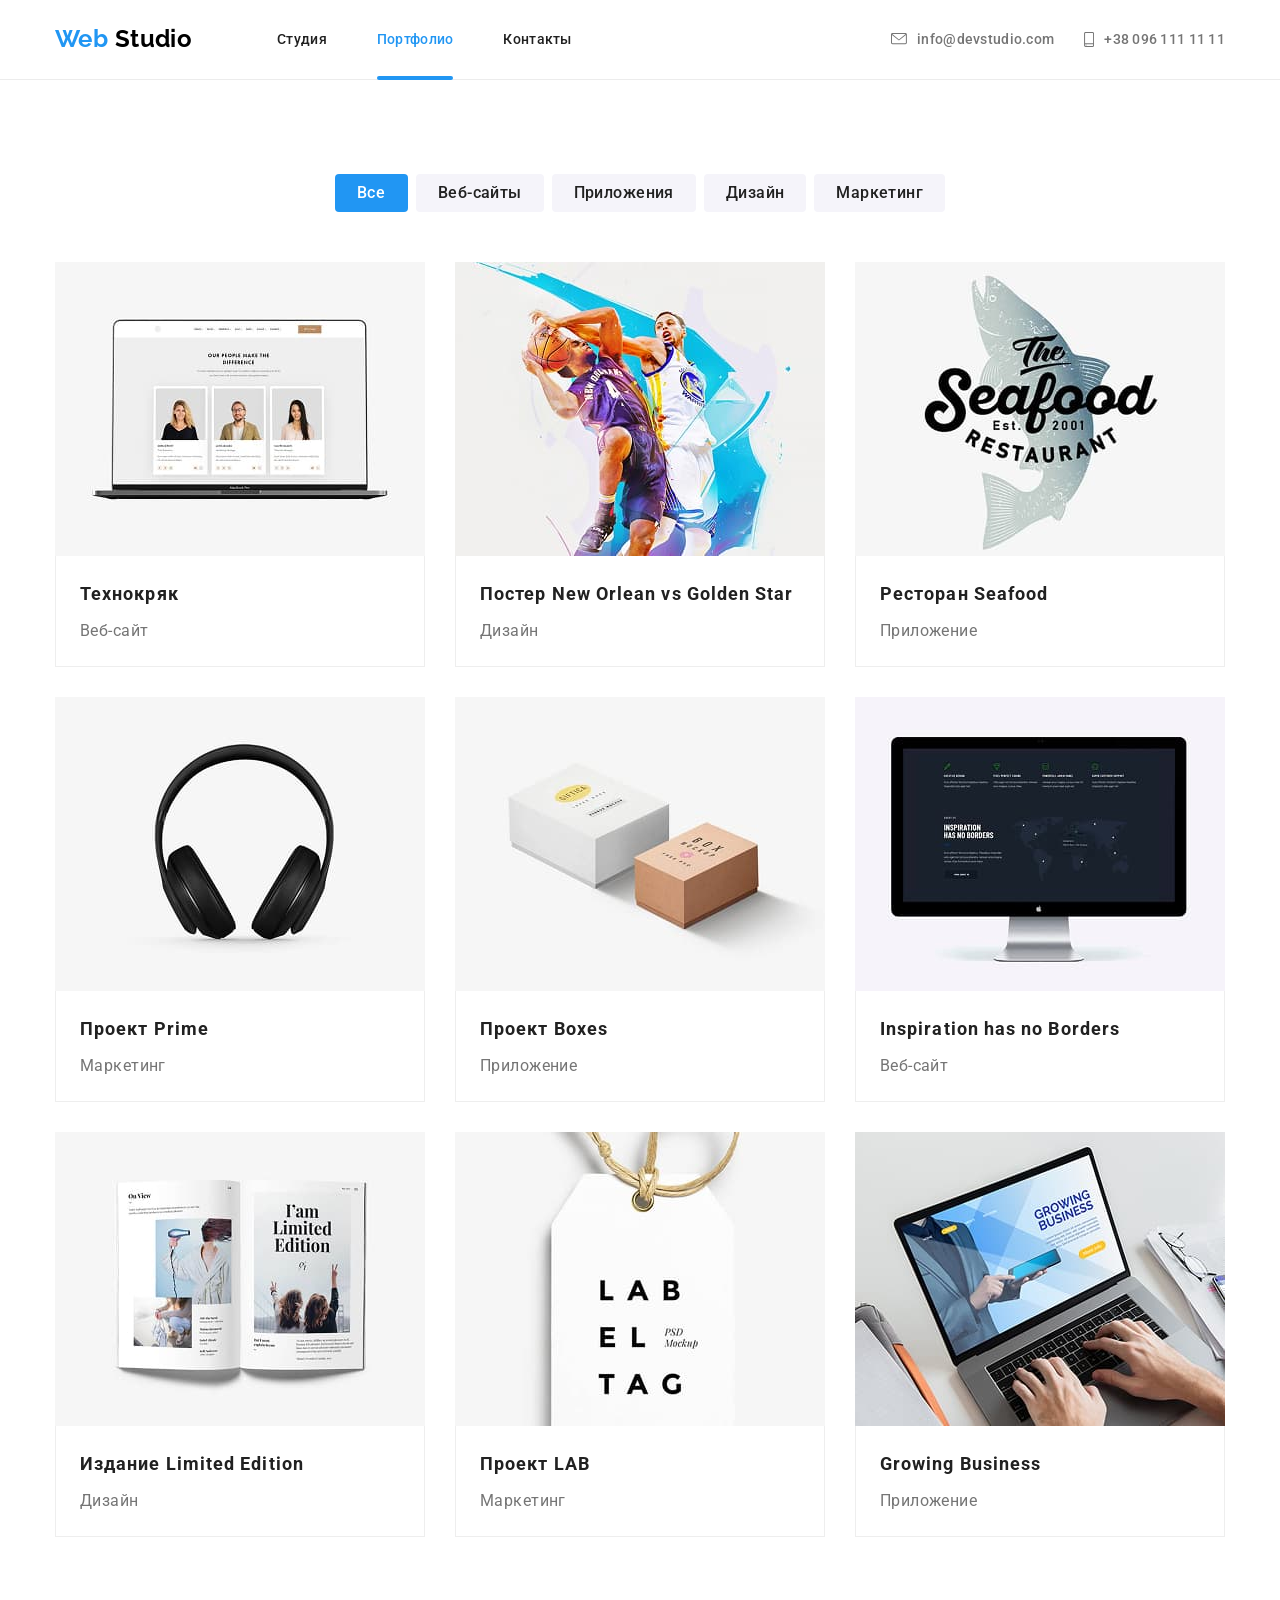
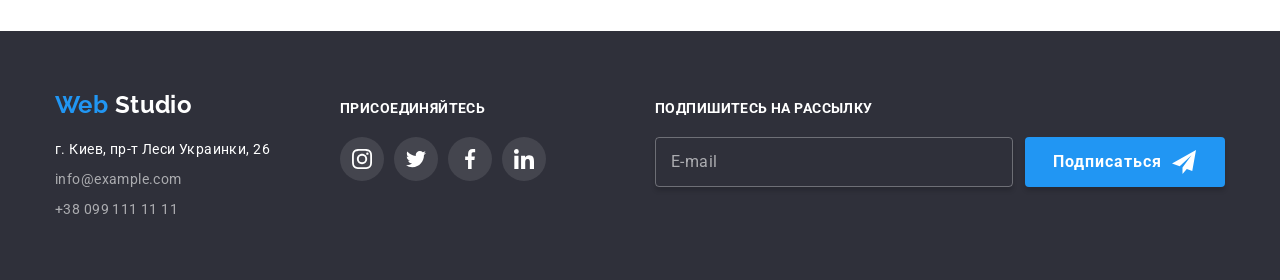
==== commit 9b392286: "Add works markup and styles" ====
--- a/portfolio.html
+++ b/portfolio.html
@@ -158,6 +158,415 @@
               </li>
             </ul>
           </div>
+
+          <ul class="works-list">
+            <li class="works-list__item">
+              <article class="project-card">
+                <div class="project-card__thumb">
+                  <picture>
+                    <source
+                      srcset="
+                        ./images/works/pic-1/pic-1-desktop.jpg    1x,
+                        ./images/works/pic-1/pic-1-desktop@2x.jpg 2x
+                      "
+                      media="(min-width: 1200px)"
+                    />
+                    <source
+                      srcset="
+                        ./images/works/pic-1/pic-1-tablet.jpg    1x,
+                        ./images/works/pic-1/pic-1-tablet@2x.jpg 2x
+                      "
+                      media="(min-width: 768px)"
+                    />
+
+                    <img
+                      srcset="
+                        ./images/works/pic-1/pic-1-mobile.jpg    1x,
+                        ./images/works/pic-1/pic-1-mobile@2x.jpg 2x
+                      "
+                      src="./images/works/pic-1/pic-1-mobile.jpg"
+                      alt="Сайт на экране ноутбука"
+                    />
+                  </picture>
+                  <p class="project-card__descr">
+                    Технокряк это современная площадка распространения
+                    коронавируса. Компании используют эту платформу для
+                    цифрового шпионажа и атак на защищенные сервера конкурентов.
+                  </p>
+                </div>
+
+                <div class="project-card__content">
+                  <h2 class="project-card__title">
+                    <a class="project-card__link" href="#">Технокряк</a>
+                  </h2>
+                  <p class="project-card__tag">Веб-сайт</p>
+                </div>
+              </article>
+            </li>
+            <li class="works-list__item">
+              <article class="project-card">
+                <div class="project-card__thumb">
+                  <picture>
+                    <source
+                      srcset="
+                        ./images/works/pic-2/pic-2-desktop.jpg    1x,
+                        ./images/works/pic-2/pic-2-desktop@2x.jpg 2x
+                      "
+                      media="(min-width: 1200px)"
+                    />
+                    <source
+                      srcset="
+                        ./images/works/pic-2/pic-2-tablet.jpg    1x,
+                        ./images/works/pic-2/pic-2-tablet@2x.jpg 2x
+                      "
+                      media="(min-width: 768px)"
+                    />
+
+                    <img
+                      srcset="
+                        ./images/works/pic-2/pic-2-mobile.jpg    1x,
+                        ./images/works/pic-2/pic-2-mobile@2x.jpg 2x
+                      "
+                      src="./images/works/pic-2/pic-2-mobile.jpg"
+                      alt="Два баскетболиста с мячом"
+                    />
+                  </picture>
+                  <p class="project-card__descr">
+                    Технокряк это современная площадка распространения
+                    коронавируса. Компании используют эту платформу для
+                    цифрового шпионажа и атак на защищенные сервера конкурентов.
+                  </p>
+                </div>
+
+                <div class="project-card__content">
+                  <h2 class="project-card__title">
+                    <a class="project-card__link" href="#">
+                      Постер
+                      <span lang="en">
+                        New Orlean <abbr title="versus">vs</abbr> Golden Star
+                      </span>
+                    </a>
+                  </h2>
+                  <p class="project-card__tag">Дизайн</p>
+                </div>
+              </article>
+            </li>
+            <li class="works-list__item">
+              <article class="project-card">
+                <div class="project-card__thumb">
+                  <picture>
+                    <source
+                      srcset="
+                        ./images/works/pic-3/pic-3-desktop.jpg    1x,
+                        ./images/works/pic-3/pic-3-desktop@2x.jpg 2x
+                      "
+                      media="(min-width: 1200px)"
+                    />
+                    <source
+                      srcset="
+                        ./images/works/pic-3/pic-3-tablet.jpg    1x,
+                        ./images/works/pic-3/pic-3-tablet@2x.jpg 2x
+                      "
+                      media="(min-width: 768px)"
+                    />
+
+                    <img
+                      srcset="
+                        ./images/works/pic-3/pic-3-mobile.jpg    1x,
+                        ./images/works/pic-3/pic-3-mobile@2x.jpg 2x
+                      "
+                      src="./images/works/pic-3/pic-3-mobile.jpg"
+                      alt="Логотип ресторана"
+                    />
+                  </picture>
+                  <p class="project-card__descr">
+                    Технокряк это современная площадка распространения
+                    коронавируса. Компании используют эту платформу для
+                    цифрового шпионажа и атак на защищенные сервера конкурентов.
+                  </p>
+                </div>
+
+                <div class="project-card__content">
+                  <h2 class="project-card__title">
+                    <a class="project-card__link" href="#">
+                      Ресторан <span lang="en">Seafood</span>
+                    </a>
+                  </h2>
+                  <p class="project-card__tag">Приложение</p>
+                </div>
+              </article>
+            </li>
+            <li class="works-list__item">
+              <article class="project-card">
+                <div class="project-card__thumb">
+                  <picture>
+                    <source
+                      srcset="
+                        ./images/works/pic-4/pic-4-desktop.jpg    1x,
+                        ./images/works/pic-4/pic-4-desktop@2x.jpg 2x
+                      "
+                      media="(min-width: 1200px)"
+                    />
+                    <source
+                      srcset="
+                        ./images/works/pic-4/pic-4-tablet.jpg    1x,
+                        ./images/works/pic-4/pic-4-tablet@2x.jpg 2x
+                      "
+                      media="(min-width: 768px)"
+                    />
+
+                    <img
+                      srcset="
+                        ./images/works/pic-4/pic-4-mobile.jpg    1x,
+                        ./images/works/pic-4/pic-4-mobile@2x.jpg 2x
+                      "
+                      src="./images/works/pic-4/pic-4-mobile.jpg"
+                      alt="Беспроводные наушники"
+                    />
+                  </picture>
+                  <p class="project-card__descr">
+                    Технокряк это современная площадка распространения
+                    коронавируса. Компании используют эту платформу для
+                    цифрового шпионажа и атак на защищенные сервера конкурентов.
+                  </p>
+                </div>
+
+                <div class="project-card__content">
+                  <h2 class="project-card__title">
+                    <a class="project-card__link" href="#">
+                      Проект <span lang="en">Prime</span>
+                    </a>
+                  </h2>
+                  <p class="project-card__tag">Маркетинг</p>
+                </div>
+              </article>
+            </li>
+            <li class="works-list__item">
+              <article class="project-card">
+                <div class="project-card__thumb">
+                  <picture>
+                    <source
+                      srcset="
+                        ./images/works/pic-5/pic-5-desktop.jpg    1x,
+                        ./images/works/pic-5/pic-5-desktop@2x.jpg 2x
+                      "
+                      media="(min-width: 1200px)"
+                    />
+                    <source
+                      srcset="
+                        ./images/works/pic-5/pic-5-tablet.jpg    1x,
+                        ./images/works/pic-5/pic-5-tablet@2x.jpg 2x
+                      "
+                      media="(min-width: 768px)"
+                    />
+
+                    <img
+                      srcset="
+                        ./images/works/pic-5/pic-5-mobile.jpg    1x,
+                        ./images/works/pic-5/pic-5-mobile@2x.jpg 2x
+                      "
+                      src="./images/works/pic-5/pic-5-mobile.jpg"
+                      alt="Две коробки на белом фоне"
+                    />
+                  </picture>
+                  <p class="project-card__descr">
+                    Технокряк это современная площадка распространения
+                    коронавируса. Компании используют эту платформу для
+                    цифрового шпионажа и атак на защищенные сервера конкурентов.
+                  </p>
+                </div>
+
+                <div class="project-card__content">
+                  <h2 class="project-card__title">
+                    <a class="project-card__link" href="#">
+                      Проект <span lang="en">Boxes</span>
+                    </a>
+                  </h2>
+                  <p class="project-card__tag">Приложение</p>
+                </div>
+              </article>
+            </li>
+            <li class="works-list__item">
+              <article class="project-card">
+                <div class="project-card__thumb">
+                  <picture>
+                    <source
+                      srcset="
+                        ./images/works/pic-6/pic-6-desktop.jpg    1x,
+                        ./images/works/pic-6/pic-6-desktop@2x.jpg 2x
+                      "
+                      media="(min-width: 1200px)"
+                    />
+                    <source
+                      srcset="
+                        ./images/works/pic-6/pic-6-tablet.jpg    1x,
+                        ./images/works/pic-6/pic-6-tablet@2x.jpg 2x
+                      "
+                      media="(min-width: 768px)"
+                    />
+
+                    <img
+                      srcset="
+                        ./images/works/pic-6/pic-6-mobile.jpg    1x,
+                        ./images/works/pic-6/pic-6-mobile@2x.jpg 2x
+                      "
+                      src="./images/works/pic-6/pic-6-mobile.jpg"
+                      alt="Сайт на экране монитора"
+                    />
+                  </picture>
+                  <p class="project-card__descr">
+                    Технокряк это современная площадка распространения
+                    коронавируса. Компании используют эту платформу для
+                    цифрового шпионажа и атак на защищенные сервера конкурентов.
+                  </p>
+                </div>
+
+                <div class="project-card__content">
+                  <h2 class="project-card__title">
+                    <a class="project-card__link" href="#" lang="en">
+                      Inspiration has no Borders
+                    </a>
+                  </h2>
+                  <p class="project-card__tag">Веб-сайт</p>
+                </div>
+              </article>
+            </li>
+            <li class="works-list__item">
+              <article class="project-card">
+                <div class="project-card__thumb">
+                  <picture>
+                    <source
+                      srcset="
+                        ./images/works/pic-7/pic-7-desktop.jpg    1x,
+                        ./images/works/pic-7/pic-7-desktop@2x.jpg 2x
+                      "
+                      media="(min-width: 1200px)"
+                    />
+                    <source
+                      srcset="
+                        ./images/works/pic-7/pic-7-tablet.jpg    1x,
+                        ./images/works/pic-7/pic-7-tablet@2x.jpg 2x
+                      "
+                      media="(min-width: 768px)"
+                    />
+
+                    <img
+                      srcset="
+                        ./images/works/pic-7/pic-7-mobile.jpg    1x,
+                        ./images/works/pic-7/pic-7-mobile@2x.jpg 2x
+                      "
+                      src="./images/works/pic-7/pic-7-mobile.jpg"
+                      alt="Открытый глянцевый журнал"
+                    />
+                  </picture>
+                  <p class="project-card__descr">
+                    Технокряк это современная площадка распространения
+                    коронавируса. Компании используют эту платформу для
+                    цифрового шпионажа и атак на защищенные сервера конкурентов.
+                  </p>
+                </div>
+
+                <div class="project-card__content">
+                  <h2 class="project-card__title">
+                    <a class="project-card__link" href="#">
+                      Издание <span lang="en">Limited Edition</span>
+                    </a>
+                  </h2>
+                  <p class="project-card__tag">Дизайн</p>
+                </div>
+              </article>
+            </li>
+            <li class="works-list__item">
+              <article class="project-card">
+                <div class="project-card__thumb">
+                  <picture>
+                    <source
+                      srcset="
+                        ./images/works/pic-8/pic-8-desktop.jpg    1x,
+                        ./images/works/pic-8/pic-8-desktop@2x.jpg 2x
+                      "
+                      media="(min-width: 1200px)"
+                    />
+                    <source
+                      srcset="
+                        ./images/works/pic-8/pic-8-tablet.jpg    1x,
+                        ./images/works/pic-8/pic-8-tablet@2x.jpg 2x
+                      "
+                      media="(min-width: 768px)"
+                    />
+
+                    <img
+                      srcset="
+                        ./images/works/pic-8/pic-8-mobile.jpg    1x,
+                        ./images/works/pic-8/pic-8-mobile@2x.jpg 2x
+                      "
+                      src="./images/works/pic-8/pic-8-mobile.jpg"
+                      alt="Бирка с названием компании"
+                    />
+                  </picture>
+                  <p class="project-card__descr">
+                    Технокряк это современная площадка распространения
+                    коронавируса. Компании используют эту платформу для
+                    цифрового шпионажа и атак на защищенные сервера конкурентов.
+                  </p>
+                </div>
+
+                <div class="project-card__content">
+                  <h2 class="project-card__title">
+                    <a class="project-card__link" href="#">
+                      Проект <abbr title="Laboratory" lang="en">LAB</abbr>
+                    </a>
+                  </h2>
+                  <p class="project-card__tag">Маркетинг</p>
+                </div>
+              </article>
+            </li>
+            <li class="works-list__item">
+              <article class="project-card">
+                <div class="project-card__thumb">
+                  <picture>
+                    <source
+                      srcset="
+                        ./images/works/pic-9/pic-9-desktop.jpg    1x,
+                        ./images/works/pic-9/pic-9-desktop@2x.jpg 2x
+                      "
+                      media="(min-width: 1200px)"
+                    />
+                    <source
+                      srcset="
+                        ./images/works/pic-9/pic-9-tablet.jpg    1x,
+                        ./images/works/pic-9/pic-9-tablet@2x.jpg 2x
+                      "
+                      media="(min-width: 768px)"
+                    />
+
+                    <img
+                      srcset="
+                        ./images/works/pic-9/pic-9-mobile.jpg    1x,
+                        ./images/works/pic-9/pic-9-mobile@2x.jpg 2x
+                      "
+                      src="./images/works/pic-9/pic-9-mobile.jpg"
+                      alt="Человек работает на ноутбуке"
+                    />
+                  </picture>
+                  <p class="project-card__descr">
+                    Технокряк это современная площадка распространения
+                    коронавируса. Компании используют эту платформу для
+                    цифрового шпионажа и атак на защищенные сервера конкурентов.
+                  </p>
+                </div>
+
+                <div class="project-card__content">
+                  <h2 class="project-card__title">
+                    <a class="project-card__link" href="#" lang="en">
+                      Growing Business
+                    </a>
+                  </h2>
+                  <p class="project-card__tag">Приложение</p>
+                </div>
+              </article>
+            </li>
+          </ul>
         </div>
       </section>
     </main>
@@ -277,5 +686,7 @@
         </div>
       </div>
     </footer>
+
+    <script src="./js/mobile-menu.js"></script>
   </body>
 </html>
--- a/css/main.min.css
+++ b/css/main.min.css
@@ -1 +1 @@
-/*! modern-normalize v3.0.1 | MIT License | https://github.com/sindresorhus/modern-normalize */*,::before,::after{-webkit-box-sizing:border-box;box-sizing:border-box}html{font-family:system-ui,"Segoe UI",Roboto,Helvetica,Arial,sans-serif,"Apple Color Emoji","Segoe UI Emoji";line-height:1.15;-webkit-text-size-adjust:100%;-moz-tab-size:4;-o-tab-size:4;tab-size:4}body{margin:0}b,strong{font-weight:bolder}code,kbd,samp,pre{font-family:ui-monospace,SFMono-Regular,Consolas,"Liberation Mono",Menlo,monospace;font-size:1em}small{font-size:80%}sub,sup{font-size:75%;line-height:0;position:relative;vertical-align:baseline}sub{bottom:-0.25em}sup{top:-0.5em}table{border-color:currentcolor}button,input,optgroup,select,textarea{font-family:inherit;font-size:100%;line-height:1.15;margin:0}button,[type=button],[type=reset],[type=submit]{-webkit-appearance:button}legend{padding:0}progress{vertical-align:baseline}::-webkit-inner-spin-button,::-webkit-outer-spin-button{height:auto}[type=search]{-webkit-appearance:textfield;outline-offset:-2px}::-webkit-search-decoration{-webkit-appearance:none}::-webkit-file-upload-button{-webkit-appearance:button;font:inherit}summary{display:list-item}.visually-hidden{position:absolute;width:1px;height:1px;margin:-1px;border:0;padding:0;clip:rect(0 0 0 0);overflow:hidden}.page-footer__link,.contacts__link,.site-nav__link,.logo{color:inherit;text-decoration:none}.clients-list,.team-list,.gallery-list,.features-list,.filter__list,.social-networks,.site-nav{padding-left:0;margin:0;list-style-type:none}@font-face{font-family:"Raleway";src:url("../fonts/Raleway-Bold.woff2") format("woff2"),url("../fonts/Raleway-Bold.woff") format("woff");font-weight:700;font-display:swap}@font-face{font-family:"Roboto";src:url("../fonts/Roboto-Regular.woff2") format("woff2"),url("../fonts/Roboto-Regular.woff") format("woff");font-weight:400;font-display:swap}@font-face{font-family:"Roboto";src:url("../fonts/Roboto-Medium.woff2") format("woff2"),url("../fonts/Roboto-Medium.woff") format("woff");font-weight:500;font-display:swap}@font-face{font-family:"Roboto";src:url("../fonts/Roboto-Bold.woff2") format("woff2"),url("../fonts/Roboto-Bold.woff") format("woff");font-weight:700;font-display:swap}@font-face{font-family:"Roboto";src:url("../fonts/Roboto-Black.woff2") format("woff2"),url("../fonts/Roboto-Black.woff") format("woff");font-weight:900;font-display:swap}body{font-family:"Roboto",sans-serif;font-size:14px;letter-spacing:.03em;line-height:1.71;color:#757575;background-color:#fff}body.menu-open{overflow:hidden}body.modal-open{overflow:hidden}@media screen and (min-width: 1200px){body.modal-open{overflow:auto}}h1,h2,h3,h4,h5,h6,p{margin:0}img{display:block;max-width:100%;height:auto}abbr{text-decoration:none;cursor:help}.container{padding:0 15px;margin:0 auto}@media screen and (min-width: 480px){.container{width:480px}}@media screen and (min-width: 768px){.container{width:768px}}@media screen and (min-width: 1200px){.container{width:1200px}}.section{padding:60px 0}@media screen and (min-width: 1200px){.section{padding:94px 0}}.section--secondary{background-color:#f5f4fa}.section--no-padding-t{padding-top:0}.section--hidden{display:none}@media screen and (min-width: 1200px){.section--hidden{display:block}}.section__title{margin-bottom:30px;font-size:28px;line-height:1.18;color:#212121;text-align:center}@media screen and (min-width: 1200px){.section__title{margin-bottom:50px;font-size:36px;line-height:1.17}}.logo{font-family:"Raleway",sans-serif;font-weight:700;font-size:24px;line-height:1.17;color:#000}.logo--accent{color:#2196f3}.menu-toggle{display:-webkit-inline-box;display:-ms-inline-flexbox;display:inline-flex;padding:0;border:none;background-color:rgba(0,0,0,0);-webkit-transition-property:color;transition-property:color;-webkit-transition-duration:250ms;transition-duration:250ms;-webkit-transition-timing-function:cubic-bezier(0.4, 0, 0.2, 1);transition-timing-function:cubic-bezier(0.4, 0, 0.2, 1)}@media screen and (min-width: 768px){.menu-toggle{display:none}}.menu-toggle:hover,.menu-toggle:focus{color:#2196f3}.menu-toggle__icon-menu,.menu-toggle__icon-close{fill:currentColor;-webkit-transform-origin:center;transform-origin:center;-webkit-transition-property:opacity,-webkit-transform;transition-property:opacity,-webkit-transform;transition-property:opacity,transform;transition-property:opacity,transform,-webkit-transform;-webkit-transition-duration:250ms;transition-duration:250ms;-webkit-transition-timing-function:cubic-bezier(0.4, 0, 0.2, 1);transition-timing-function:cubic-bezier(0.4, 0, 0.2, 1)}.menu-toggle--open .menu-toggle__icon-menu{opacity:0;-webkit-transform:scale(0);transform:scale(0)}.menu-toggle__icon-close{opacity:0;-webkit-transform:scale(0);transform:scale(0)}.menu-toggle--open .menu-toggle__icon-close{opacity:1;-webkit-transform:scale(1);transform:scale(1)}@media screen and (max-width: 767px){.mobile-menu{position:absolute;top:100%;left:0;z-index:1;width:100%;max-height:calc(100dvh - var(--page-header-height));padding:60px 0;text-align:center;background-color:#fff;-webkit-box-shadow:0 4px 8px rgba(0,0,0,.04),0 2px 4px rgba(0,0,0,.08),0 1px 3px rgba(0,0,0,.16);box-shadow:0 4px 8px rgba(0,0,0,.04),0 2px 4px rgba(0,0,0,.08),0 1px 3px rgba(0,0,0,.16);overflow-y:auto;opacity:0;visibility:hidden;pointer-events:none;-webkit-transition-property:opacity,visibility;transition-property:opacity,visibility;-webkit-transition-duration:250ms;transition-duration:250ms;-webkit-transition-timing-function:cubic-bezier(0.4, 0, 0.2, 1);transition-timing-function:cubic-bezier(0.4, 0, 0.2, 1)}.mobile-menu--open{opacity:1;visibility:visible;pointer-events:initial}}@media screen and (min-width: 768px){.mobile-menu{display:-webkit-box;display:-ms-flexbox;display:flex;-webkit-box-pack:justify;-ms-flex-pack:justify;justify-content:space-between;-webkit-box-align:center;-ms-flex-align:center;align-items:center;-webkit-box-flex:1;-ms-flex-positive:1;flex-grow:1;margin-left:81px}}@media screen and (min-width: 1200px){.mobile-menu{margin-left:85px}}.site-nav{display:-webkit-inline-box;display:-ms-inline-flexbox;display:inline-flex;-webkit-box-orient:vertical;-webkit-box-direction:normal;-ms-flex-direction:column;flex-direction:column;margin-bottom:48px}@media screen and (min-width: 768px){.site-nav{-webkit-box-orient:horizontal;-webkit-box-direction:normal;-ms-flex-direction:row;flex-direction:row;margin-bottom:0}}.site-nav__item:not(:last-child){margin-bottom:40px}@media screen and (min-width: 768px){.site-nav__item:not(:last-child){margin-right:50px;margin-bottom:0}}.site-nav__link{position:relative;display:inline-block;padding-bottom:12px;font-weight:500;font-size:18px;line-height:1.17;letter-spacing:.02em;color:#212121;-webkit-transition-property:color;transition-property:color;-webkit-transition-duration:250ms;transition-duration:250ms;-webkit-transition-timing-function:cubic-bezier(0.4, 0, 0.2, 1);transition-timing-function:cubic-bezier(0.4, 0, 0.2, 1)}@media screen and (min-width: 768px){.site-nav__link{padding:32px 0 31px;font-size:14px;line-height:1.14}}.site-nav__link::after{position:absolute;bottom:-1px;left:0;content:"";width:100%;height:4px;background-color:#2196f3;border-radius:2px;-webkit-transform:scaleX(0);transform:scaleX(0);-webkit-transform-origin:left;transform-origin:left;-webkit-transition-property:-webkit-transform;transition-property:-webkit-transform;transition-property:transform;transition-property:transform, -webkit-transform;-webkit-transition-duration:250ms;transition-duration:250ms;-webkit-transition-timing-function:cubic-bezier(0.4, 0, 0.2, 1);transition-timing-function:cubic-bezier(0.4, 0, 0.2, 1)}.site-nav__link--active,.site-nav__link:hover,.site-nav__link:focus{color:#2196f3}.site-nav__link--active::after,.site-nav__link:hover::after,.site-nav__link:focus::after{-webkit-transform:scaleX(1);transform:scaleX(1)}.contacts{display:-webkit-inline-box;display:-ms-inline-flexbox;display:inline-flex;-webkit-box-align:center;-ms-flex-align:center;align-items:center;-webkit-box-orient:vertical;-webkit-box-direction:normal;-ms-flex-direction:column;flex-direction:column}@media screen and (min-width: 768px){.contacts{-webkit-box-align:start;-ms-flex-align:start;align-items:flex-start}}@media screen and (min-width: 1200px){.contacts{-webkit-box-orient:horizontal;-webkit-box-direction:normal;-ms-flex-direction:row;flex-direction:row}}.contacts__link{display:-webkit-box;display:-ms-flexbox;display:flex;-webkit-box-align:center;-ms-flex-align:center;align-items:center;font-weight:500;font-size:18px;line-height:1.17;letter-spacing:.02em;-webkit-transition-property:color;transition-property:color;-webkit-transition-duration:250ms;transition-duration:250ms;-webkit-transition-timing-function:cubic-bezier(0.4, 0, 0.2, 1);transition-timing-function:cubic-bezier(0.4, 0, 0.2, 1)}.contacts__link:not(:last-child){margin-bottom:16px}@media screen and (min-width: 768px){.contacts__link{font-size:12px}.contacts__link:not(:last-child){margin-bottom:10px}}@media screen and (min-width: 1200px){.contacts__link{font-size:14px;line-height:1.14}.contacts__link:not(:last-child){margin-right:30px;margin-bottom:0}}.contacts__link:hover,.contacts__link:focus{color:#2196f3}.contacts__icon{margin-right:10px;fill:currentColor}.button{min-width:200px;min-height:50px;padding:13px 28px;font-weight:700;font-size:16px;line-height:1.14;letter-spacing:.06em;color:#fff;background-color:#2196f3;-webkit-box-shadow:0 4px 4px rgba(0,0,0,.15);box-shadow:0 4px 4px rgba(0,0,0,.15);border:none;border-radius:4px;cursor:pointer;-webkit-transition-property:background-color;transition-property:background-color;-webkit-transition-duration:250ms;transition-duration:250ms;-webkit-transition-timing-function:cubic-bezier(0.4, 0, 0.2, 1);transition-timing-function:cubic-bezier(0.4, 0, 0.2, 1)}.button--icon{display:-webkit-inline-box;display:-ms-inline-flexbox;display:inline-flex;-webkit-box-align:center;-ms-flex-align:center;align-items:center}.button:hover,.button:focus{background-color:#188ce8}.button__icon{margin-left:10px}.backdrop{position:fixed;top:0;left:0;width:100%;height:100%;padding:93px 15px;background-color:rgba(0,0,0,.2);visibility:visible;opacity:1;-webkit-transition-property:visibility,opacity;transition-property:visibility,opacity;-webkit-transition-duration:250ms;transition-duration:250ms;-webkit-transition-timing-function:cubic-bezier(0.4, 0, 0.2, 1);transition-timing-function:cubic-bezier(0.4, 0, 0.2, 1)}.backdrop--hidden{visibility:hidden;opacity:0;pointer-events:none}.modal{position:relative;min-height:609px;padding:40px;background-color:#fff;-webkit-box-shadow:0 1px 3px rgba(0,0,0,.12),0 1px 1px rgba(0,0,0,.14),0 2px 1px rgba(0,0,0,.2);box-shadow:0 1px 3px rgba(0,0,0,.12),0 1px 1px rgba(0,0,0,.14),0 2px 1px rgba(0,0,0,.2);border-radius:4px;-webkit-transform:scale(1);transform:scale(1);-webkit-transition-property:-webkit-transform;transition-property:-webkit-transform;transition-property:transform;transition-property:transform, -webkit-transform;-webkit-transition-duration:250ms;transition-duration:250ms;-webkit-transition-timing-function:cubic-bezier(0.4, 0, 0.2, 1);transition-timing-function:cubic-bezier(0.4, 0, 0.2, 1)}@media screen and (min-width: 480px){.modal{width:450px;margin-left:auto;margin-right:auto}}@media screen and (min-width: 768px){.modal{position:absolute;top:50%;left:50%;width:528px;min-height:581px;-webkit-transform:translate(-50%, -50%) scale(1);transform:translate(-50%, -50%) scale(1)}}.backdrop--hidden .modal{-webkit-transform:scale(1.1);transform:scale(1.1)}@media screen and (min-width: 768px){.backdrop--hidden .modal{-webkit-transform:translate(-50%, -50%) scale(1.1);transform:translate(-50%, -50%) scale(1.1)}}.modal__cross-btn{position:absolute;top:8px;right:8px;display:-webkit-box;display:-ms-flexbox;display:flex;-webkit-box-pack:center;-ms-flex-pack:center;justify-content:center;-webkit-box-align:center;-ms-flex-align:center;align-items:center;width:30px;height:30px;padding:0;color:#000;background-color:rgba(0,0,0,0);border:1px solid rgba(0,0,0,.1);border-radius:50%;cursor:pointer;-webkit-transition-property:color;transition-property:color;-webkit-transition-duration:250ms;transition-duration:250ms;-webkit-transition-timing-function:cubic-bezier(0.4, 0, 0.2, 1);transition-timing-function:cubic-bezier(0.4, 0, 0.2, 1)}.modal__cross-btn:hover,.modal__cross-btn:focus{color:#2196f3}.modal__cross-icon{fill:currentColor}.application-form{text-align:center}.application-form__text{display:block;margin-bottom:30px;font-size:20px;line-height:1.5;color:#212121}.application-form__field{position:relative;margin-bottom:28px;letter-spacing:.01em;line-height:1.14}.application-form__field:last-of-type{margin-bottom:20px}.application-form__input,.application-form__comment{width:100%;padding:11px 15px;letter-spacing:inherit;line-height:inherit;color:inherit;background-color:rgba(0,0,0,0);border:1px solid rgba(33,33,33,.2);border-radius:4px;-webkit-transition-property:border-color;transition-property:border-color;-webkit-transition-duration:250ms;transition-duration:250ms;-webkit-transition-timing-function:cubic-bezier(0.4, 0, 0.2, 1);transition-timing-function:cubic-bezier(0.4, 0, 0.2, 1)}.application-form__input:focus,.application-form__comment:focus{outline:none;border-color:#2196f3}.application-form__input{padding-left:41px}.application-form__comment{display:block;height:120px;resize:none}.application-form__comment::-webkit-input-placeholder{-webkit-transition-property:color;transition-property:color;-webkit-transition-duration:250ms;transition-duration:250ms;-webkit-transition-timing-function:cubic-bezier(0.4, 0, 0.2, 1);transition-timing-function:cubic-bezier(0.4, 0, 0.2, 1)}.application-form__comment::-moz-placeholder{-moz-transition-property:color;transition-property:color;transition-duration:250ms;transition-timing-function:cubic-bezier(0.4, 0, 0.2, 1)}.application-form__comment:-ms-input-placeholder{-ms-transition-property:color;transition-property:color;transition-duration:250ms;transition-timing-function:cubic-bezier(0.4, 0, 0.2, 1)}.application-form__comment::-ms-input-placeholder{-ms-transition-property:color;transition-property:color;transition-duration:250ms;transition-timing-function:cubic-bezier(0.4, 0, 0.2, 1)}.application-form__comment::placeholder{-webkit-transition-property:color;transition-property:color;-webkit-transition-duration:250ms;transition-duration:250ms;-webkit-transition-timing-function:cubic-bezier(0.4, 0, 0.2, 1);transition-timing-function:cubic-bezier(0.4, 0, 0.2, 1)}.application-form__comment:focus::-webkit-input-placeholder{color:#2196f3}.application-form__comment:focus::-moz-placeholder{color:#2196f3}.application-form__comment:focus:-ms-input-placeholder{color:#2196f3}.application-form__comment:focus::-ms-input-placeholder{color:#2196f3}.application-form__comment:focus::placeholder{color:#2196f3}.application-form__label{position:absolute;top:50%;left:0;-webkit-transform:translate(42px, -50%) scale(1);transform:translate(42px, -50%) scale(1);-webkit-transition-property:color,-webkit-transform;transition-property:color,-webkit-transform;transition-property:color,transform;transition-property:color,transform,-webkit-transform;-webkit-transition-duration:250ms;transition-duration:250ms;-webkit-transition-timing-function:cubic-bezier(0.4, 0, 0.2, 1);transition-timing-function:cubic-bezier(0.4, 0, 0.2, 1)}.application-form__input:not(:-moz-placeholder)+.application-form__label{color:#2196f3;transform:translate(14px, -39px) scale(0.85)}.application-form__input:not(:-ms-input-placeholder)+.application-form__label{color:#2196f3;transform:translate(14px, -39px) scale(0.85)}.application-form__input:focus+.application-form__label,.application-form__input:not(:placeholder-shown)+.application-form__label{color:#2196f3;-webkit-transform:translate(14px, -39px) scale(0.85);transform:translate(14px, -39px) scale(0.85)}.application-form__icon{position:absolute;top:50%;left:16px;width:18px;height:18px;fill:#212121;-webkit-transform:translateY(-50%);transform:translateY(-50%);-webkit-transition-property:fill;transition-property:fill;-webkit-transition-duration:250ms;transition-duration:250ms;-webkit-transition-timing-function:cubic-bezier(0.4, 0, 0.2, 1);transition-timing-function:cubic-bezier(0.4, 0, 0.2, 1)}.application-form__input:focus~.application-form__icon{fill:#2196f3}.application-form__policy{display:-webkit-inline-box;display:-ms-inline-flexbox;display:inline-flex;-webkit-box-align:center;-ms-flex-align:center;align-items:center;margin-bottom:30px;cursor:pointer}.application-form__policy-input{-webkit-appearance:none;-moz-appearance:none;appearance:none;position:absolute}.application-form__policy-icon{-ms-flex-negative:0;flex-shrink:0;width:15px;height:15px;margin-right:8px;border:2px solid #212121;border-radius:2px}.application-form__policy-input:checked+.application-form__policy-icon{background-color:#2196f3;background-image:url("../images/check.svg");background-origin:border-box;border-color:rgba(0,0,0,0)}@media screen and (max-width: 1199px){.application-form__policy-text{font-size:12px;line-height:1.17;text-align:left}}.application-form__policy-link{color:#2196f3}.application-form__policy-link:hover,.application-form__policy-link:focus{text-decoration:none}.social-networks{display:-webkit-inline-box;display:-ms-inline-flexbox;display:inline-flex}.social-networks__item:not(:last-child){margin-right:10px}.social-networks__link{display:-webkit-box;display:-ms-flexbox;display:flex;width:44px;height:44px;color:#afb1b8;border-radius:50%;-webkit-transition-property:color,background-color;transition-property:color,background-color;-webkit-transition-duration:250ms;transition-duration:250ms;-webkit-transition-timing-function:cubic-bezier(0.4, 0, 0.2, 1);transition-timing-function:cubic-bezier(0.4, 0, 0.2, 1)}.social-networks__link--theme-dark{color:#fff;background-color:hsla(0,0%,100%,.1)}.social-networks__link:hover,.social-networks__link:focus{color:#fff;background-color:#2196f3}.social-networks__icon{width:20px;height:20px;margin:auto;fill:currentColor}@media screen and (min-width: 1200px){.subscribe-form{display:-webkit-box;display:-ms-flexbox;display:flex}}.subscribe-form__input{width:100%;padding:14px 15px;margin-bottom:20px;font-size:16px;letter-spacing:inherit;line-height:1.25;color:#fff;background-color:rgba(0,0,0,0);-webkit-box-shadow:0 4px 4px rgba(0,0,0,.15);box-shadow:0 4px 4px rgba(0,0,0,.15);border:1px solid hsla(0,0%,100%,.3);border-radius:4px;outline:none;-webkit-transition-property:border-color;transition-property:border-color;-webkit-transition-duration:250ms;transition-duration:250ms;-webkit-transition-timing-function:cubic-bezier(0.4, 0, 0.2, 1);transition-timing-function:cubic-bezier(0.4, 0, 0.2, 1)}@media screen and (min-width: 768px){.subscribe-form__input{display:block;width:450px}}@media screen and (min-width: 1200px){.subscribe-form__input{width:358px;margin-right:12px;margin-bottom:0}}.subscribe-form__input::-webkit-input-placeholder{color:hsla(0,0%,100%,.6)}.subscribe-form__input::-moz-placeholder{color:hsla(0,0%,100%,.6)}.subscribe-form__input:-ms-input-placeholder{color:hsla(0,0%,100%,.6)}.subscribe-form__input::-ms-input-placeholder{color:hsla(0,0%,100%,.6)}.subscribe-form__input::placeholder{color:hsla(0,0%,100%,.6)}.subscribe-form__input:focus{border-color:#2196f3}.filter{margin-bottom:40px}@media screen and (min-width: 768px){.filter{margin-bottom:30px}}@media screen and (min-width: 1200px){.filter{margin-bottom:50px}}.filter__list{display:-webkit-box;display:-ms-flexbox;display:flex;-ms-flex-wrap:wrap;flex-wrap:wrap;margin-top:-15px;margin-right:-8px}@media screen and (min-width: 768px){.filter__list{-webkit-box-pack:center;-ms-flex-pack:center;justify-content:center;margin-top:0;margin-right:0}}.filter__item{margin-top:15px}.filter__item:not(:last-child){margin-right:8px}@media screen and (min-width: 768px){.filter__item{margin-top:0}}.filter__input{-webkit-appearance:none;-moz-appearance:none;appearance:none;position:absolute}.filter__button{display:block;min-width:73px;padding:6px 22px;font-weight:500;font-size:16px;line-height:1.63;color:#212121;background-color:#f5f4fa;border-radius:4px;cursor:pointer}.filter__input:checked+.filter__button{color:#fff;background-color:#2196f3}.filter__label:hover>.filter__button,.filter__label:focus-within>.filter__button{-webkit-box-shadow:0 3px 1px rgba(0,0,0,.1),0 1px 2px rgba(0,0,0,.08),0 2px 2px rgba(0,0,0,.12);box-shadow:0 3px 1px rgba(0,0,0,.1),0 1px 2px rgba(0,0,0,.08),0 2px 2px rgba(0,0,0,.12)}.page-header{position:relative;min-height:60px;padding:10px 0 9px;border-bottom:1px solid #ececec}@media screen and (min-width: 768px){.page-header{min-height:80px;padding:0}}.page-header__container{display:-webkit-box;display:-ms-flexbox;display:flex;-webkit-box-pack:justify;-ms-flex-pack:justify;justify-content:space-between;-webkit-box-align:center;-ms-flex-align:center;align-items:center}.hero{display:-webkit-box;display:-ms-flexbox;display:flex;-webkit-box-pack:center;-ms-flex-pack:center;justify-content:center;-webkit-box-align:center;-ms-flex-align:center;align-items:center;-webkit-box-orient:vertical;-webkit-box-direction:normal;-ms-flex-direction:column;flex-direction:column;max-width:480px;min-height:400px;padding:40px 15px;margin:0 auto;background-color:#2f303a;background-image:-webkit-gradient(linear, left top, left bottom, from(rgba(47, 48, 58, 0.8)), to(rgba(47, 48, 58, 0.8))),url("../images/hero-bg/hero-bg-mobile.jpg");background-image:linear-gradient(rgba(47, 48, 58, 0.8), rgba(47, 48, 58, 0.8)),url("../images/hero-bg/hero-bg-mobile.jpg");background-repeat:no-repeat;background-position:center;background-size:cover}@media screen and (min-device-pixel-ratio: 2),screen and (-webkit-min-device-pixel-ratio: 2),screen and (min-resolution: 192dpi),screen and (min-resolution: 2dppx){.hero{background-image:-webkit-gradient(linear, left top, left bottom, from(rgba(47, 48, 58, 0.8)), to(rgba(47, 48, 58, 0.8))),url("../images/hero-bg/hero-bg-mobile@2x.jpg");background-image:linear-gradient(rgba(47, 48, 58, 0.8), rgba(47, 48, 58, 0.8)),url("../images/hero-bg/hero-bg-mobile@2x.jpg")}}@media screen and (min-width: 768px){.hero{max-width:768px;background-image:-webkit-gradient(linear, left top, left bottom, from(rgba(47, 48, 58, 0.8)), to(rgba(47, 48, 58, 0.8))),url("../images/hero-bg/hero-bg-tablet.jpg");background-image:linear-gradient(rgba(47, 48, 58, 0.8), rgba(47, 48, 58, 0.8)),url("../images/hero-bg/hero-bg-tablet.jpg")}}@media screen and (min-width: 768px)and (min-device-pixel-ratio: 2),screen and (min-width: 768px)and (-webkit-min-device-pixel-ratio: 2),screen and (min-width: 768px)and (min-resolution: 192dpi),screen and (min-width: 768px)and (min-resolution: 2dppx){.hero{background-image:-webkit-gradient(linear, left top, left bottom, from(rgba(47, 48, 58, 0.8)), to(rgba(47, 48, 58, 0.8))),url("../images/hero-bg/hero-bg-tablet@2x.jpg");background-image:linear-gradient(rgba(47, 48, 58, 0.8), rgba(47, 48, 58, 0.8)),url("../images/hero-bg/hero-bg-tablet@2x.jpg")}}@media screen and (min-width: 1200px){.hero{max-width:1600px;min-height:600px;background-image:-webkit-gradient(linear, left top, left bottom, from(rgba(47, 48, 58, 0.8)), to(rgba(47, 48, 58, 0.8))),url("../images/hero-bg/hero-bg-desktop.jpg");background-image:linear-gradient(rgba(47, 48, 58, 0.8), rgba(47, 48, 58, 0.8)),url("../images/hero-bg/hero-bg-desktop.jpg")}}@media screen and (min-width: 1200px)and (min-device-pixel-ratio: 2),screen and (min-width: 1200px)and (-webkit-min-device-pixel-ratio: 2),screen and (min-width: 1200px)and (min-resolution: 192dpi),screen and (min-width: 1200px)and (min-resolution: 2dppx){.hero{background-image:-webkit-gradient(linear, left top, left bottom, from(rgba(47, 48, 58, 0.8)), to(rgba(47, 48, 58, 0.8))),url("../images/hero-bg/hero-bg-desktop@2x.jpg");background-image:linear-gradient(rgba(47, 48, 58, 0.8), rgba(47, 48, 58, 0.8)),url("../images/hero-bg/hero-bg-desktop@2x.jpg")}}.hero__title{max-width:360px;margin:0 auto 30px;font-weight:900;font-size:26px;line-height:1.62;letter-spacing:.06em;color:#fff;text-transform:uppercase;text-align:center}@media screen and (min-width: 1200px){.hero__title{max-width:696px;font-size:44px;line-height:1.36}}@media screen and (min-width: 768px){.features-list{display:-webkit-box;display:-ms-flexbox;display:flex;-ms-flex-wrap:wrap;flex-wrap:wrap}}.features-list__item::before{display:block;content:"";height:120px;margin-bottom:30px;background-color:#f5f4fa;background-repeat:no-repeat;background-position:center;border-radius:4px}.features-list__item:not(:last-child){margin-bottom:30px}@media screen and (min-width: 768px){.features-list__item{-ms-flex-preferred-size:calc((100% - 30px)/2);flex-basis:calc((100% - 30px)/2)}.features-list__item:nth-child(odd){margin-right:30px}.features-list__item:nth-last-child(-n+2){margin-bottom:0}}@media screen and (min-width: 1200px){.features-list__item{-ms-flex-preferred-size:calc((100% - 90px)/4);flex-basis:calc((100% - 90px)/4)}.features-list__item:nth-child(odd){margin-right:0}.features-list__item:not(:last-child){margin-right:30px;margin-bottom:0}}.features-list__title{margin-bottom:10px;font-size:14px;line-height:1.14;color:#212121;text-transform:uppercase;text-align:center}@media screen and (min-width: 768px){.features-list__title{text-align:left}}.features-list__item--antenna::before{background-image:url("../images/features/antenna.svg")}.features-list__item--clock::before{background-image:url("../images/features/clock.svg")}.features-list__item--diagram::before{background-image:url("../images/features/diagram.svg")}.features-list__item--astronaut::before{background-image:url("../images/features/astronaut.svg")}.gallery-list{display:-webkit-box;display:-ms-flexbox;display:flex;-webkit-box-pack:justify;-ms-flex-pack:justify;justify-content:space-between}.gallery-list__item{position:relative;-ms-flex-preferred-size:calc((100% - 60px)/3);flex-basis:calc((100% - 60px)/3)}.gallery-list__label{position:absolute;bottom:0;left:0;width:100%;min-height:70px;padding:27px 24px;font-weight:700;font-size:14px;line-height:1.14;color:#fff;text-transform:uppercase;text-align:center;background-color:rgba(47,48,58,.8)}@media screen and (min-width: 768px){.team-list{display:-webkit-box;display:-ms-flexbox;display:flex;-ms-flex-wrap:wrap;flex-wrap:wrap}}.team-list__item{background-color:#fff;-webkit-box-shadow:0 1px 3px rgba(0,0,0,.12),0 1px 1px rgba(0,0,0,.14),0 2px 1px rgba(0,0,0,.2);box-shadow:0 1px 3px rgba(0,0,0,.12),0 1px 1px rgba(0,0,0,.14),0 2px 1px rgba(0,0,0,.2);border-bottom-left-radius:4px;border-bottom-right-radius:4px;overflow:hidden}.team-list__item:not(:last-child){margin-bottom:30px}@media screen and (min-width: 768px){.team-list__item{-ms-flex-preferred-size:calc((100% - 30px)/2);flex-basis:calc((100% - 30px)/2)}.team-list__item:nth-child(odd){margin-right:30px}.team-list__item:nth-last-child(-n+2){margin-bottom:0}}@media screen and (min-width: 1200px){.team-list__item{-ms-flex-preferred-size:calc((100% - 90px)/4);flex-basis:calc((100% - 90px)/4)}.team-list__item:nth-child(odd){margin-right:0}.team-list__item:not(:last-child){margin-right:30px;margin-bottom:0}}.team-list__meta{padding:30px 24px 24px;text-align:center}.team-list__name,.team-list__occupation{font-size:16px;line-height:1.19}.team-list__name{margin-bottom:10px;font-weight:500;color:#212121}.team-list__occupation{margin-bottom:16px}.clients-list{display:-webkit-box;display:-ms-flexbox;display:flex;-ms-flex-wrap:wrap;flex-wrap:wrap}.clients-list__item{-ms-flex-preferred-size:calc((100% - 30px)/2);flex-basis:calc((100% - 30px)/2);margin-right:30px;margin-bottom:30px}.clients-list__item:nth-child(even){margin-right:0}.clients-list__item:nth-last-child(-n+2){margin-bottom:0}@media screen and (min-width: 768px){.clients-list__item{-ms-flex-preferred-size:calc((100% - 60px)/3);flex-basis:calc((100% - 60px)/3)}.clients-list__item:nth-child(even){margin-right:30px}.clients-list__item:nth-last-child(-n+2){margin-bottom:30px}.clients-list__item:nth-child(3n){margin-right:0}.clients-list__item:nth-last-child(-n+3){margin-bottom:0}}@media screen and (min-width: 1200px){.clients-list__item{-ms-flex-preferred-size:calc((100% - 150px)/6);flex-basis:calc((100% - 150px)/6);margin-bottom:0}.clients-list__item:nth-child(3n){margin-right:30px}.clients-list__item:last-child{margin-right:0}}.clients-list__link{display:-webkit-box;display:-ms-flexbox;display:flex;-webkit-box-pack:center;-ms-flex-pack:center;justify-content:center;-webkit-box-align:center;-ms-flex-align:center;align-items:center;height:90px;color:#afb1b8;border:1px solid currentColor;border-radius:4px;-webkit-transition-property:color;transition-property:color;-webkit-transition-duration:250ms;transition-duration:250ms;-webkit-transition-timing-function:cubic-bezier(0.4, 0, 0.2, 1);transition-timing-function:cubic-bezier(0.4, 0, 0.2, 1)}.clients-list__link:hover,.clients-list__link:focus{color:#2196f3}.clients-list__icon{width:106px;height:60px;fill:currentColor}.page-footer{padding:60px 0;background-color:#2f303a}.page-footer__container{text-align:center}@media screen and (min-width: 768px){.page-footer__container{display:-webkit-box;display:-ms-flexbox;display:flex;-ms-flex-pack:distribute;justify-content:space-around;-webkit-box-align:baseline;-ms-flex-align:baseline;align-items:baseline;-ms-flex-wrap:wrap;flex-wrap:wrap}}@media screen and (min-width: 1200px){.page-footer__container{-webkit-box-pack:initial;-ms-flex-pack:initial;justify-content:initial;text-align:initial}}.page-footer__contacts{margin-bottom:60px}@media screen and (min-width: 768px){.page-footer__contacts{margin-bottom:0}}@media screen and (min-width: 1200px){.page-footer__contacts{margin-right:70px}}.page-footer__logo{display:inline-block;margin-bottom:20px;color:#fff}.page-footer__address{display:-webkit-box;display:-ms-flexbox;display:flex;-webkit-box-align:center;-ms-flex-align:center;align-items:center;-webkit-box-orient:vertical;-webkit-box-direction:normal;-ms-flex-direction:column;flex-direction:column;font-style:normal}@media screen and (min-width: 1200px){.page-footer__address{-webkit-box-align:start;-ms-flex-align:start;align-items:flex-start}}.page-footer__link{line-height:1.5;color:hsla(0,0%,100%,.6);-webkit-transition-property:color;transition-property:color;-webkit-transition-duration:250ms;transition-duration:250ms;-webkit-transition-timing-function:cubic-bezier(0.4, 0, 0.2, 1);transition-timing-function:cubic-bezier(0.4, 0, 0.2, 1)}.page-footer__link:not(:last-child){margin-bottom:8px}@media screen and (min-width: 1200px){.page-footer__link:not(:last-child){margin-bottom:9px}}.page-footer__link--map{color:#fff}.page-footer__link:hover,.page-footer__link:focus{color:#2196f3}.page-footer__socials{margin-bottom:60px}@media screen and (min-width: 768px){.page-footer__socials{margin-bottom:0}}.page-footer__text{display:block;margin-bottom:20px;line-height:1.14;color:#fff;text-transform:uppercase}@media screen and (min-width: 768px){.page-footer__form{margin-top:60px}}@media screen and (min-width: 1200px){.page-footer__form{margin-top:0;margin-left:auto}}/*# sourceMappingURL=main.min.css.map */+/*! modern-normalize v3.0.1 | MIT License | https://github.com/sindresorhus/modern-normalize */*,::before,::after{-webkit-box-sizing:border-box;box-sizing:border-box}html{font-family:system-ui,"Segoe UI",Roboto,Helvetica,Arial,sans-serif,"Apple Color Emoji","Segoe UI Emoji";line-height:1.15;-webkit-text-size-adjust:100%;-moz-tab-size:4;-o-tab-size:4;tab-size:4}body{margin:0}b,strong{font-weight:bolder}code,kbd,samp,pre{font-family:ui-monospace,SFMono-Regular,Consolas,"Liberation Mono",Menlo,monospace;font-size:1em}small{font-size:80%}sub,sup{font-size:75%;line-height:0;position:relative;vertical-align:baseline}sub{bottom:-0.25em}sup{top:-0.5em}table{border-color:currentcolor}button,input,optgroup,select,textarea{font-family:inherit;font-size:100%;line-height:1.15;margin:0}button,[type=button],[type=reset],[type=submit]{-webkit-appearance:button}legend{padding:0}progress{vertical-align:baseline}::-webkit-inner-spin-button,::-webkit-outer-spin-button{height:auto}[type=search]{-webkit-appearance:textfield;outline-offset:-2px}::-webkit-search-decoration{-webkit-appearance:none}::-webkit-file-upload-button{-webkit-appearance:button;font:inherit}summary{display:list-item}.visually-hidden{position:absolute;width:1px;height:1px;margin:-1px;border:0;padding:0;clip:rect(0 0 0 0);overflow:hidden}.page-footer__link,.project-card__link,.contacts__link,.site-nav__link,.logo{color:inherit;text-decoration:none}.works-list,.clients-list,.team-list,.gallery-list,.features-list,.filter__list,.social-networks,.site-nav{padding-left:0;margin:0;list-style-type:none}@font-face{font-family:"Raleway";src:url("../fonts/Raleway-Bold.woff2") format("woff2"),url("../fonts/Raleway-Bold.woff") format("woff");font-weight:700;font-display:swap}@font-face{font-family:"Roboto";src:url("../fonts/Roboto-Regular.woff2") format("woff2"),url("../fonts/Roboto-Regular.woff") format("woff");font-weight:400;font-display:swap}@font-face{font-family:"Roboto";src:url("../fonts/Roboto-Medium.woff2") format("woff2"),url("../fonts/Roboto-Medium.woff") format("woff");font-weight:500;font-display:swap}@font-face{font-family:"Roboto";src:url("../fonts/Roboto-Bold.woff2") format("woff2"),url("../fonts/Roboto-Bold.woff") format("woff");font-weight:700;font-display:swap}@font-face{font-family:"Roboto";src:url("../fonts/Roboto-Black.woff2") format("woff2"),url("../fonts/Roboto-Black.woff") format("woff");font-weight:900;font-display:swap}body{font-family:"Roboto",sans-serif;font-size:14px;letter-spacing:.03em;line-height:1.71;color:#757575;background-color:#fff}body.menu-open{overflow:hidden}body.modal-open{overflow:hidden}@media screen and (min-width: 1200px){body.modal-open{overflow:auto}}h1,h2,h3,h4,h5,h6,p{margin:0}img{display:block;max-width:100%;height:auto}abbr{text-decoration:none;cursor:help}.container{padding:0 15px;margin:0 auto}@media screen and (min-width: 480px){.container{width:480px}}@media screen and (min-width: 768px){.container{width:768px}}@media screen and (min-width: 1200px){.container{width:1200px}}.section{padding:60px 0}@media screen and (min-width: 1200px){.section{padding:94px 0}}.section--secondary{background-color:#f5f4fa}.section--no-padding-t{padding-top:0}.section--hidden{display:none}@media screen and (min-width: 1200px){.section--hidden{display:block}}.section__title{margin-bottom:30px;font-size:28px;line-height:1.18;color:#212121;text-align:center}@media screen and (min-width: 1200px){.section__title{margin-bottom:50px;font-size:36px;line-height:1.17}}.logo{font-family:"Raleway",sans-serif;font-weight:700;font-size:24px;line-height:1.17;color:#000}.logo--accent{color:#2196f3}.menu-toggle{display:-webkit-inline-box;display:-ms-inline-flexbox;display:inline-flex;padding:0;border:none;background-color:rgba(0,0,0,0);-webkit-transition-property:color;transition-property:color;-webkit-transition-duration:250ms;transition-duration:250ms;-webkit-transition-timing-function:cubic-bezier(0.4, 0, 0.2, 1);transition-timing-function:cubic-bezier(0.4, 0, 0.2, 1)}@media screen and (min-width: 768px){.menu-toggle{display:none}}.menu-toggle:hover,.menu-toggle:focus{color:#2196f3}.menu-toggle__icon-menu,.menu-toggle__icon-close{fill:currentColor;-webkit-transform-origin:center;transform-origin:center;-webkit-transition-property:opacity,-webkit-transform;transition-property:opacity,-webkit-transform;transition-property:opacity,transform;transition-property:opacity,transform,-webkit-transform;-webkit-transition-duration:250ms;transition-duration:250ms;-webkit-transition-timing-function:cubic-bezier(0.4, 0, 0.2, 1);transition-timing-function:cubic-bezier(0.4, 0, 0.2, 1)}.menu-toggle--open .menu-toggle__icon-menu{opacity:0;-webkit-transform:scale(0);transform:scale(0)}.menu-toggle__icon-close{opacity:0;-webkit-transform:scale(0);transform:scale(0)}.menu-toggle--open .menu-toggle__icon-close{opacity:1;-webkit-transform:scale(1);transform:scale(1)}@media screen and (max-width: 767px){.mobile-menu{position:absolute;top:100%;left:0;z-index:1;width:100%;max-height:calc(100dvh - var(--page-header-height));padding:60px 0;text-align:center;background-color:#fff;-webkit-box-shadow:0 4px 8px rgba(0,0,0,.04),0 2px 4px rgba(0,0,0,.08),0 1px 3px rgba(0,0,0,.16);box-shadow:0 4px 8px rgba(0,0,0,.04),0 2px 4px rgba(0,0,0,.08),0 1px 3px rgba(0,0,0,.16);overflow-y:auto;opacity:0;visibility:hidden;pointer-events:none;-webkit-transition-property:opacity,visibility;transition-property:opacity,visibility;-webkit-transition-duration:250ms;transition-duration:250ms;-webkit-transition-timing-function:cubic-bezier(0.4, 0, 0.2, 1);transition-timing-function:cubic-bezier(0.4, 0, 0.2, 1)}.mobile-menu--open{opacity:1;visibility:visible;pointer-events:initial}}@media screen and (min-width: 768px){.mobile-menu{display:-webkit-box;display:-ms-flexbox;display:flex;-webkit-box-pack:justify;-ms-flex-pack:justify;justify-content:space-between;-webkit-box-align:center;-ms-flex-align:center;align-items:center;-webkit-box-flex:1;-ms-flex-positive:1;flex-grow:1;margin-left:81px}}@media screen and (min-width: 1200px){.mobile-menu{margin-left:85px}}.site-nav{display:-webkit-inline-box;display:-ms-inline-flexbox;display:inline-flex;-webkit-box-orient:vertical;-webkit-box-direction:normal;-ms-flex-direction:column;flex-direction:column;margin-bottom:48px}@media screen and (min-width: 768px){.site-nav{-webkit-box-orient:horizontal;-webkit-box-direction:normal;-ms-flex-direction:row;flex-direction:row;margin-bottom:0}}.site-nav__item:not(:last-child){margin-bottom:40px}@media screen and (min-width: 768px){.site-nav__item:not(:last-child){margin-right:50px;margin-bottom:0}}.site-nav__link{position:relative;display:inline-block;padding-bottom:12px;font-weight:500;font-size:18px;line-height:1.17;letter-spacing:.02em;color:#212121;-webkit-transition-property:color;transition-property:color;-webkit-transition-duration:250ms;transition-duration:250ms;-webkit-transition-timing-function:cubic-bezier(0.4, 0, 0.2, 1);transition-timing-function:cubic-bezier(0.4, 0, 0.2, 1)}@media screen and (min-width: 768px){.site-nav__link{padding:32px 0 31px;font-size:14px;line-height:1.14}}.site-nav__link::after{position:absolute;bottom:-1px;left:0;content:"";width:100%;height:4px;background-color:#2196f3;border-radius:2px;-webkit-transform:scaleX(0);transform:scaleX(0);-webkit-transform-origin:left;transform-origin:left;-webkit-transition-property:-webkit-transform;transition-property:-webkit-transform;transition-property:transform;transition-property:transform, -webkit-transform;-webkit-transition-duration:250ms;transition-duration:250ms;-webkit-transition-timing-function:cubic-bezier(0.4, 0, 0.2, 1);transition-timing-function:cubic-bezier(0.4, 0, 0.2, 1)}.site-nav__link--active,.site-nav__link:hover,.site-nav__link:focus{color:#2196f3}.site-nav__link--active::after,.site-nav__link:hover::after,.site-nav__link:focus::after{-webkit-transform:scaleX(1);transform:scaleX(1)}.contacts{display:-webkit-inline-box;display:-ms-inline-flexbox;display:inline-flex;-webkit-box-align:center;-ms-flex-align:center;align-items:center;-webkit-box-orient:vertical;-webkit-box-direction:normal;-ms-flex-direction:column;flex-direction:column}@media screen and (min-width: 768px){.contacts{-webkit-box-align:start;-ms-flex-align:start;align-items:flex-start}}@media screen and (min-width: 1200px){.contacts{-webkit-box-orient:horizontal;-webkit-box-direction:normal;-ms-flex-direction:row;flex-direction:row}}.contacts__link{display:-webkit-box;display:-ms-flexbox;display:flex;-webkit-box-align:center;-ms-flex-align:center;align-items:center;font-weight:500;font-size:18px;line-height:1.17;letter-spacing:.02em;-webkit-transition-property:color;transition-property:color;-webkit-transition-duration:250ms;transition-duration:250ms;-webkit-transition-timing-function:cubic-bezier(0.4, 0, 0.2, 1);transition-timing-function:cubic-bezier(0.4, 0, 0.2, 1)}.contacts__link:not(:last-child){margin-bottom:16px}@media screen and (min-width: 768px){.contacts__link{font-size:12px}.contacts__link:not(:last-child){margin-bottom:10px}}@media screen and (min-width: 1200px){.contacts__link{font-size:14px;line-height:1.14}.contacts__link:not(:last-child){margin-right:30px;margin-bottom:0}}.contacts__link:hover,.contacts__link:focus{color:#2196f3}.contacts__icon{margin-right:10px;fill:currentColor}.button{min-width:200px;min-height:50px;padding:13px 28px;font-weight:700;font-size:16px;line-height:1.14;letter-spacing:.06em;color:#fff;background-color:#2196f3;-webkit-box-shadow:0 4px 4px rgba(0,0,0,.15);box-shadow:0 4px 4px rgba(0,0,0,.15);border:none;border-radius:4px;cursor:pointer;-webkit-transition-property:background-color;transition-property:background-color;-webkit-transition-duration:250ms;transition-duration:250ms;-webkit-transition-timing-function:cubic-bezier(0.4, 0, 0.2, 1);transition-timing-function:cubic-bezier(0.4, 0, 0.2, 1)}.button--icon{display:-webkit-inline-box;display:-ms-inline-flexbox;display:inline-flex;-webkit-box-align:center;-ms-flex-align:center;align-items:center}.button:hover,.button:focus{background-color:#188ce8}.button__icon{margin-left:10px}.backdrop{position:fixed;top:0;left:0;width:100%;height:100%;padding:93px 15px;background-color:rgba(0,0,0,.2);visibility:visible;opacity:1;-webkit-transition-property:visibility,opacity;transition-property:visibility,opacity;-webkit-transition-duration:250ms;transition-duration:250ms;-webkit-transition-timing-function:cubic-bezier(0.4, 0, 0.2, 1);transition-timing-function:cubic-bezier(0.4, 0, 0.2, 1)}.backdrop--hidden{visibility:hidden;opacity:0;pointer-events:none}.modal{position:relative;min-height:609px;padding:40px;background-color:#fff;-webkit-box-shadow:0 1px 3px rgba(0,0,0,.12),0 1px 1px rgba(0,0,0,.14),0 2px 1px rgba(0,0,0,.2);box-shadow:0 1px 3px rgba(0,0,0,.12),0 1px 1px rgba(0,0,0,.14),0 2px 1px rgba(0,0,0,.2);border-radius:4px;-webkit-transform:scale(1);transform:scale(1);-webkit-transition-property:-webkit-transform;transition-property:-webkit-transform;transition-property:transform;transition-property:transform, -webkit-transform;-webkit-transition-duration:250ms;transition-duration:250ms;-webkit-transition-timing-function:cubic-bezier(0.4, 0, 0.2, 1);transition-timing-function:cubic-bezier(0.4, 0, 0.2, 1)}@media screen and (min-width: 480px){.modal{width:450px;margin-left:auto;margin-right:auto}}@media screen and (min-width: 768px){.modal{position:absolute;top:50%;left:50%;width:528px;min-height:581px;-webkit-transform:translate(-50%, -50%) scale(1);transform:translate(-50%, -50%) scale(1)}}.backdrop--hidden .modal{-webkit-transform:scale(1.1);transform:scale(1.1)}@media screen and (min-width: 768px){.backdrop--hidden .modal{-webkit-transform:translate(-50%, -50%) scale(1.1);transform:translate(-50%, -50%) scale(1.1)}}.modal__cross-btn{position:absolute;top:8px;right:8px;display:-webkit-box;display:-ms-flexbox;display:flex;-webkit-box-pack:center;-ms-flex-pack:center;justify-content:center;-webkit-box-align:center;-ms-flex-align:center;align-items:center;width:30px;height:30px;padding:0;color:#000;background-color:rgba(0,0,0,0);border:1px solid rgba(0,0,0,.1);border-radius:50%;cursor:pointer;-webkit-transition-property:color;transition-property:color;-webkit-transition-duration:250ms;transition-duration:250ms;-webkit-transition-timing-function:cubic-bezier(0.4, 0, 0.2, 1);transition-timing-function:cubic-bezier(0.4, 0, 0.2, 1)}.modal__cross-btn:hover,.modal__cross-btn:focus{color:#2196f3}.modal__cross-icon{fill:currentColor}.application-form{text-align:center}.application-form__text{display:block;margin-bottom:30px;font-size:20px;line-height:1.5;color:#212121}.application-form__field{position:relative;margin-bottom:28px;letter-spacing:.01em;line-height:1.14}.application-form__field:last-of-type{margin-bottom:20px}.application-form__input,.application-form__comment{width:100%;padding:11px 15px;letter-spacing:inherit;line-height:inherit;color:inherit;background-color:rgba(0,0,0,0);border:1px solid rgba(33,33,33,.2);border-radius:4px;-webkit-transition-property:border-color;transition-property:border-color;-webkit-transition-duration:250ms;transition-duration:250ms;-webkit-transition-timing-function:cubic-bezier(0.4, 0, 0.2, 1);transition-timing-function:cubic-bezier(0.4, 0, 0.2, 1)}.application-form__input:focus,.application-form__comment:focus{outline:none;border-color:#2196f3}.application-form__input{padding-left:41px}.application-form__comment{display:block;height:120px;resize:none}.application-form__comment::-webkit-input-placeholder{-webkit-transition-property:color;transition-property:color;-webkit-transition-duration:250ms;transition-duration:250ms;-webkit-transition-timing-function:cubic-bezier(0.4, 0, 0.2, 1);transition-timing-function:cubic-bezier(0.4, 0, 0.2, 1)}.application-form__comment::-moz-placeholder{-moz-transition-property:color;transition-property:color;transition-duration:250ms;transition-timing-function:cubic-bezier(0.4, 0, 0.2, 1)}.application-form__comment:-ms-input-placeholder{-ms-transition-property:color;transition-property:color;transition-duration:250ms;transition-timing-function:cubic-bezier(0.4, 0, 0.2, 1)}.application-form__comment::-ms-input-placeholder{-ms-transition-property:color;transition-property:color;transition-duration:250ms;transition-timing-function:cubic-bezier(0.4, 0, 0.2, 1)}.application-form__comment::placeholder{-webkit-transition-property:color;transition-property:color;-webkit-transition-duration:250ms;transition-duration:250ms;-webkit-transition-timing-function:cubic-bezier(0.4, 0, 0.2, 1);transition-timing-function:cubic-bezier(0.4, 0, 0.2, 1)}.application-form__comment:focus::-webkit-input-placeholder{color:#2196f3}.application-form__comment:focus::-moz-placeholder{color:#2196f3}.application-form__comment:focus:-ms-input-placeholder{color:#2196f3}.application-form__comment:focus::-ms-input-placeholder{color:#2196f3}.application-form__comment:focus::placeholder{color:#2196f3}.application-form__label{position:absolute;top:50%;left:0;-webkit-transform:translate(42px, -50%) scale(1);transform:translate(42px, -50%) scale(1);-webkit-transition-property:color,-webkit-transform;transition-property:color,-webkit-transform;transition-property:color,transform;transition-property:color,transform,-webkit-transform;-webkit-transition-duration:250ms;transition-duration:250ms;-webkit-transition-timing-function:cubic-bezier(0.4, 0, 0.2, 1);transition-timing-function:cubic-bezier(0.4, 0, 0.2, 1)}.application-form__input:not(:-moz-placeholder)+.application-form__label{color:#2196f3;transform:translate(14px, -39px) scale(0.85)}.application-form__input:not(:-ms-input-placeholder)+.application-form__label{color:#2196f3;transform:translate(14px, -39px) scale(0.85)}.application-form__input:focus+.application-form__label,.application-form__input:not(:placeholder-shown)+.application-form__label{color:#2196f3;-webkit-transform:translate(14px, -39px) scale(0.85);transform:translate(14px, -39px) scale(0.85)}.application-form__icon{position:absolute;top:50%;left:16px;width:18px;height:18px;fill:#212121;-webkit-transform:translateY(-50%);transform:translateY(-50%);-webkit-transition-property:fill;transition-property:fill;-webkit-transition-duration:250ms;transition-duration:250ms;-webkit-transition-timing-function:cubic-bezier(0.4, 0, 0.2, 1);transition-timing-function:cubic-bezier(0.4, 0, 0.2, 1)}.application-form__input:focus~.application-form__icon{fill:#2196f3}.application-form__policy{display:-webkit-inline-box;display:-ms-inline-flexbox;display:inline-flex;-webkit-box-align:center;-ms-flex-align:center;align-items:center;margin-bottom:30px;cursor:pointer}.application-form__policy-input{-webkit-appearance:none;-moz-appearance:none;appearance:none;position:absolute}.application-form__policy-icon{-ms-flex-negative:0;flex-shrink:0;width:15px;height:15px;margin-right:8px;border:2px solid #212121;border-radius:2px}.application-form__policy-input:checked+.application-form__policy-icon{background-color:#2196f3;background-image:url("../images/check.svg");background-origin:border-box;border-color:rgba(0,0,0,0)}@media screen and (max-width: 1199px){.application-form__policy-text{font-size:12px;line-height:1.17;text-align:left}}.application-form__policy-link{color:#2196f3}.application-form__policy-link:hover,.application-form__policy-link:focus{text-decoration:none}.social-networks{display:-webkit-inline-box;display:-ms-inline-flexbox;display:inline-flex}.social-networks__item:not(:last-child){margin-right:10px}.social-networks__link{display:-webkit-box;display:-ms-flexbox;display:flex;width:44px;height:44px;color:#afb1b8;border-radius:50%;-webkit-transition-property:color,background-color;transition-property:color,background-color;-webkit-transition-duration:250ms;transition-duration:250ms;-webkit-transition-timing-function:cubic-bezier(0.4, 0, 0.2, 1);transition-timing-function:cubic-bezier(0.4, 0, 0.2, 1)}.social-networks__link--theme-dark{color:#fff;background-color:hsla(0,0%,100%,.1)}.social-networks__link:hover,.social-networks__link:focus{color:#fff;background-color:#2196f3}.social-networks__icon{width:20px;height:20px;margin:auto;fill:currentColor}@media screen and (min-width: 1200px){.subscribe-form{display:-webkit-box;display:-ms-flexbox;display:flex}}.subscribe-form__input{width:100%;padding:14px 15px;margin-bottom:20px;font-size:16px;letter-spacing:inherit;line-height:1.25;color:#fff;background-color:rgba(0,0,0,0);-webkit-box-shadow:0 4px 4px rgba(0,0,0,.15);box-shadow:0 4px 4px rgba(0,0,0,.15);border:1px solid hsla(0,0%,100%,.3);border-radius:4px;outline:none;-webkit-transition-property:border-color;transition-property:border-color;-webkit-transition-duration:250ms;transition-duration:250ms;-webkit-transition-timing-function:cubic-bezier(0.4, 0, 0.2, 1);transition-timing-function:cubic-bezier(0.4, 0, 0.2, 1)}@media screen and (min-width: 768px){.subscribe-form__input{display:block;width:450px}}@media screen and (min-width: 1200px){.subscribe-form__input{width:358px;margin-right:12px;margin-bottom:0}}.subscribe-form__input::-webkit-input-placeholder{color:hsla(0,0%,100%,.6)}.subscribe-form__input::-moz-placeholder{color:hsla(0,0%,100%,.6)}.subscribe-form__input:-ms-input-placeholder{color:hsla(0,0%,100%,.6)}.subscribe-form__input::-ms-input-placeholder{color:hsla(0,0%,100%,.6)}.subscribe-form__input::placeholder{color:hsla(0,0%,100%,.6)}.subscribe-form__input:focus{border-color:#2196f3}.filter{margin-bottom:40px}@media screen and (min-width: 768px){.filter{margin-bottom:30px}}@media screen and (min-width: 1200px){.filter{margin-bottom:50px}}.filter__list{display:-webkit-box;display:-ms-flexbox;display:flex;-ms-flex-wrap:wrap;flex-wrap:wrap;margin-top:-15px;margin-right:-8px}@media screen and (min-width: 768px){.filter__list{-webkit-box-pack:center;-ms-flex-pack:center;justify-content:center;margin-top:0;margin-right:0}}.filter__item{margin-top:15px;margin-right:8px}@media screen and (min-width: 768px){.filter__item{margin-top:0}.filter__item:last-child{margin-right:0}}.filter__input{-webkit-appearance:none;-moz-appearance:none;appearance:none;position:absolute}.filter__button{display:block;min-width:73px;padding:6px 22px;font-weight:500;font-size:16px;line-height:1.63;color:#212121;background-color:#f5f4fa;border-radius:4px;cursor:pointer}.filter__input:checked+.filter__button{color:#fff;background-color:#2196f3}.filter__label:hover>.filter__button,.filter__label:focus-within>.filter__button{-webkit-box-shadow:0 3px 1px rgba(0,0,0,.1),0 1px 2px rgba(0,0,0,.08),0 2px 2px rgba(0,0,0,.12);box-shadow:0 3px 1px rgba(0,0,0,.1),0 1px 2px rgba(0,0,0,.08),0 2px 2px rgba(0,0,0,.12)}.project-card{position:relative;-webkit-transition-property:-webkit-box-shadow;transition-property:-webkit-box-shadow;transition-property:box-shadow;transition-property:box-shadow, -webkit-box-shadow;-webkit-transition-duration:250ms;transition-duration:250ms;-webkit-transition-timing-function:cubic-bezier(0.4, 0, 0.2, 1);transition-timing-function:cubic-bezier(0.4, 0, 0.2, 1)}.project-card:has(:hover,:focus){-webkit-box-shadow:0 1px 1px rgba(0,0,0,.12),0 4px 4px rgba(0,0,0,.06),1px 4px 6px rgba(0,0,0,.16);box-shadow:0 1px 1px rgba(0,0,0,.12),0 4px 4px rgba(0,0,0,.06),1px 4px 6px rgba(0,0,0,.16)}@media screen and (min-width: 768px){.project-card{display:-webkit-box;display:-ms-flexbox;display:flex;-webkit-box-orient:vertical;-webkit-box-direction:normal;-ms-flex-direction:column;flex-direction:column;height:100%}}.project-card__thumb{position:relative;overflow:hidden}.project-card__descr{display:-webkit-box;display:-ms-flexbox;display:flex;-webkit-box-align:center;-ms-flex-align:center;align-items:center;position:absolute;top:0;left:0;height:100%;padding-left:24px;padding-right:24px;font-size:3.75vmin;line-height:1.56;color:#fff;background-color:rgba(33,150,243,.9);opacity:0;-webkit-transform:translateY(100%);transform:translateY(100%);-webkit-transition-property:opacity,-webkit-transform;transition-property:opacity,-webkit-transform;transition-property:opacity,transform;transition-property:opacity,transform,-webkit-transform;-webkit-transition-duration:250ms;transition-duration:250ms;-webkit-transition-timing-function:cubic-bezier(0.4, 0, 0.2, 1);transition-timing-function:cubic-bezier(0.4, 0, 0.2, 1)}@media screen and (min-width: 480px){.project-card__descr{font-size:18px}}.project-card:has(:hover,:focus) .project-card__descr{opacity:1;-webkit-transform:translateY(0%);transform:translateY(0%)}.project-card__content{padding:20px 24px;border:1px solid #eee;border-top:none}@media screen and (min-width: 768px){.project-card__content{-webkit-box-flex:1;-ms-flex-positive:1;flex-grow:1}}.project-card__title{margin-bottom:4px;font-size:18px;line-height:2;letter-spacing:.06em;color:#212121}.project-card__link::after{position:absolute;top:0;left:0;content:"";width:100%;height:100%}.project-card__tag{font-size:16px;line-height:1.88}.page-header{position:relative;min-height:60px;padding:10px 0 9px;border-bottom:1px solid #ececec}@media screen and (min-width: 768px){.page-header{min-height:80px;padding:0}}.page-header__container{display:-webkit-box;display:-ms-flexbox;display:flex;-webkit-box-pack:justify;-ms-flex-pack:justify;justify-content:space-between;-webkit-box-align:center;-ms-flex-align:center;align-items:center}.hero{display:-webkit-box;display:-ms-flexbox;display:flex;-webkit-box-pack:center;-ms-flex-pack:center;justify-content:center;-webkit-box-align:center;-ms-flex-align:center;align-items:center;-webkit-box-orient:vertical;-webkit-box-direction:normal;-ms-flex-direction:column;flex-direction:column;max-width:480px;min-height:400px;padding:40px 15px;margin:0 auto;background-color:#2f303a;background-image:-webkit-gradient(linear, left top, left bottom, from(rgba(47, 48, 58, 0.8)), to(rgba(47, 48, 58, 0.8))),url("../images/hero-bg/hero-bg-mobile.jpg");background-image:linear-gradient(rgba(47, 48, 58, 0.8), rgba(47, 48, 58, 0.8)),url("../images/hero-bg/hero-bg-mobile.jpg");background-repeat:no-repeat;background-position:center;background-size:cover}@media screen and (min-device-pixel-ratio: 2),screen and (-webkit-min-device-pixel-ratio: 2),screen and (min-resolution: 192dpi),screen and (min-resolution: 2dppx){.hero{background-image:-webkit-gradient(linear, left top, left bottom, from(rgba(47, 48, 58, 0.8)), to(rgba(47, 48, 58, 0.8))),url("../images/hero-bg/hero-bg-mobile@2x.jpg");background-image:linear-gradient(rgba(47, 48, 58, 0.8), rgba(47, 48, 58, 0.8)),url("../images/hero-bg/hero-bg-mobile@2x.jpg")}}@media screen and (min-width: 768px){.hero{max-width:768px;background-image:-webkit-gradient(linear, left top, left bottom, from(rgba(47, 48, 58, 0.8)), to(rgba(47, 48, 58, 0.8))),url("../images/hero-bg/hero-bg-tablet.jpg");background-image:linear-gradient(rgba(47, 48, 58, 0.8), rgba(47, 48, 58, 0.8)),url("../images/hero-bg/hero-bg-tablet.jpg")}}@media screen and (min-width: 768px)and (min-device-pixel-ratio: 2),screen and (min-width: 768px)and (-webkit-min-device-pixel-ratio: 2),screen and (min-width: 768px)and (min-resolution: 192dpi),screen and (min-width: 768px)and (min-resolution: 2dppx){.hero{background-image:-webkit-gradient(linear, left top, left bottom, from(rgba(47, 48, 58, 0.8)), to(rgba(47, 48, 58, 0.8))),url("../images/hero-bg/hero-bg-tablet@2x.jpg");background-image:linear-gradient(rgba(47, 48, 58, 0.8), rgba(47, 48, 58, 0.8)),url("../images/hero-bg/hero-bg-tablet@2x.jpg")}}@media screen and (min-width: 1200px){.hero{max-width:1600px;min-height:600px;background-image:-webkit-gradient(linear, left top, left bottom, from(rgba(47, 48, 58, 0.8)), to(rgba(47, 48, 58, 0.8))),url("../images/hero-bg/hero-bg-desktop.jpg");background-image:linear-gradient(rgba(47, 48, 58, 0.8), rgba(47, 48, 58, 0.8)),url("../images/hero-bg/hero-bg-desktop.jpg")}}@media screen and (min-width: 1200px)and (min-device-pixel-ratio: 2),screen and (min-width: 1200px)and (-webkit-min-device-pixel-ratio: 2),screen and (min-width: 1200px)and (min-resolution: 192dpi),screen and (min-width: 1200px)and (min-resolution: 2dppx){.hero{background-image:-webkit-gradient(linear, left top, left bottom, from(rgba(47, 48, 58, 0.8)), to(rgba(47, 48, 58, 0.8))),url("../images/hero-bg/hero-bg-desktop@2x.jpg");background-image:linear-gradient(rgba(47, 48, 58, 0.8), rgba(47, 48, 58, 0.8)),url("../images/hero-bg/hero-bg-desktop@2x.jpg")}}.hero__title{max-width:360px;margin:0 auto 30px;font-weight:900;font-size:26px;line-height:1.62;letter-spacing:.06em;color:#fff;text-transform:uppercase;text-align:center}@media screen and (min-width: 1200px){.hero__title{max-width:696px;font-size:44px;line-height:1.36}}@media screen and (min-width: 768px){.features-list{display:-webkit-box;display:-ms-flexbox;display:flex;-ms-flex-wrap:wrap;flex-wrap:wrap}}.features-list__item::before{display:block;content:"";height:120px;margin-bottom:30px;background-color:#f5f4fa;background-repeat:no-repeat;background-position:center;border-radius:4px}.features-list__item:not(:last-child){margin-bottom:30px}@media screen and (min-width: 768px){.features-list__item{-ms-flex-preferred-size:calc((100% - 30px)/2);flex-basis:calc((100% - 30px)/2)}.features-list__item:nth-child(odd){margin-right:30px}.features-list__item:nth-last-child(-n+2){margin-bottom:0}}@media screen and (min-width: 1200px){.features-list__item{-ms-flex-preferred-size:calc((100% - 90px)/4);flex-basis:calc((100% - 90px)/4)}.features-list__item:nth-child(odd){margin-right:0}.features-list__item:not(:last-child){margin-right:30px;margin-bottom:0}}.features-list__title{margin-bottom:10px;font-size:14px;line-height:1.14;color:#212121;text-transform:uppercase;text-align:center}@media screen and (min-width: 768px){.features-list__title{text-align:left}}.features-list__item--antenna::before{background-image:url("../images/features/antenna.svg")}.features-list__item--clock::before{background-image:url("../images/features/clock.svg")}.features-list__item--diagram::before{background-image:url("../images/features/diagram.svg")}.features-list__item--astronaut::before{background-image:url("../images/features/astronaut.svg")}.gallery-list{display:-webkit-box;display:-ms-flexbox;display:flex;-webkit-box-pack:justify;-ms-flex-pack:justify;justify-content:space-between}.gallery-list__item{position:relative;-ms-flex-preferred-size:calc((100% - 60px)/3);flex-basis:calc((100% - 60px)/3)}.gallery-list__label{position:absolute;bottom:0;left:0;width:100%;min-height:70px;padding:27px 24px;font-weight:700;font-size:14px;line-height:1.14;color:#fff;text-transform:uppercase;text-align:center;background-color:rgba(47,48,58,.8)}@media screen and (min-width: 768px){.team-list{display:-webkit-box;display:-ms-flexbox;display:flex;-ms-flex-wrap:wrap;flex-wrap:wrap}}.team-list__item{background-color:#fff;-webkit-box-shadow:0 1px 3px rgba(0,0,0,.12),0 1px 1px rgba(0,0,0,.14),0 2px 1px rgba(0,0,0,.2);box-shadow:0 1px 3px rgba(0,0,0,.12),0 1px 1px rgba(0,0,0,.14),0 2px 1px rgba(0,0,0,.2);border-bottom-left-radius:4px;border-bottom-right-radius:4px;overflow:hidden}.team-list__item:not(:last-child){margin-bottom:30px}@media screen and (min-width: 768px){.team-list__item{-ms-flex-preferred-size:calc((100% - 30px)/2);flex-basis:calc((100% - 30px)/2)}.team-list__item:nth-child(odd){margin-right:30px}.team-list__item:nth-last-child(-n+2){margin-bottom:0}}@media screen and (min-width: 1200px){.team-list__item{-ms-flex-preferred-size:calc((100% - 90px)/4);flex-basis:calc((100% - 90px)/4)}.team-list__item:nth-child(odd){margin-right:0}.team-list__item:not(:last-child){margin-right:30px;margin-bottom:0}}.team-list__meta{padding:30px 24px 24px;text-align:center}.team-list__name,.team-list__occupation{font-size:16px;line-height:1.19}.team-list__name{margin-bottom:10px;font-weight:500;color:#212121}.team-list__occupation{margin-bottom:16px}.clients-list{display:-webkit-box;display:-ms-flexbox;display:flex;-ms-flex-wrap:wrap;flex-wrap:wrap}.clients-list__item{-ms-flex-preferred-size:calc((100% - 30px)/2);flex-basis:calc((100% - 30px)/2);margin-right:30px;margin-bottom:30px}.clients-list__item:nth-child(even){margin-right:0}.clients-list__item:nth-last-child(-n+2){margin-bottom:0}@media screen and (min-width: 768px){.clients-list__item{-ms-flex-preferred-size:calc((100% - 60px)/3);flex-basis:calc((100% - 60px)/3)}.clients-list__item:nth-child(even){margin-right:30px}.clients-list__item:nth-last-child(-n+2){margin-bottom:30px}.clients-list__item:nth-child(3n){margin-right:0}.clients-list__item:nth-last-child(-n+3){margin-bottom:0}}@media screen and (min-width: 1200px){.clients-list__item{-ms-flex-preferred-size:calc((100% - 150px)/6);flex-basis:calc((100% - 150px)/6);margin-bottom:0}.clients-list__item:nth-child(3n){margin-right:30px}.clients-list__item:last-child{margin-right:0}}.clients-list__link{display:-webkit-box;display:-ms-flexbox;display:flex;-webkit-box-pack:center;-ms-flex-pack:center;justify-content:center;-webkit-box-align:center;-ms-flex-align:center;align-items:center;height:90px;color:#afb1b8;border:1px solid currentColor;border-radius:4px;-webkit-transition-property:color;transition-property:color;-webkit-transition-duration:250ms;transition-duration:250ms;-webkit-transition-timing-function:cubic-bezier(0.4, 0, 0.2, 1);transition-timing-function:cubic-bezier(0.4, 0, 0.2, 1)}.clients-list__link:hover,.clients-list__link:focus{color:#2196f3}.clients-list__icon{width:106px;height:60px;fill:currentColor}.page-footer{padding:60px 0;background-color:#2f303a}.page-footer__container{text-align:center}@media screen and (min-width: 768px){.page-footer__container{display:-webkit-box;display:-ms-flexbox;display:flex;-ms-flex-pack:distribute;justify-content:space-around;-webkit-box-align:baseline;-ms-flex-align:baseline;align-items:baseline;-ms-flex-wrap:wrap;flex-wrap:wrap}}@media screen and (min-width: 1200px){.page-footer__container{-webkit-box-pack:initial;-ms-flex-pack:initial;justify-content:initial;text-align:initial}}.page-footer__contacts{margin-bottom:60px}@media screen and (min-width: 768px){.page-footer__contacts{margin-bottom:0}}@media screen and (min-width: 1200px){.page-footer__contacts{margin-right:70px}}.page-footer__logo{display:inline-block;margin-bottom:20px;color:#fff}.page-footer__address{display:-webkit-box;display:-ms-flexbox;display:flex;-webkit-box-align:center;-ms-flex-align:center;align-items:center;-webkit-box-orient:vertical;-webkit-box-direction:normal;-ms-flex-direction:column;flex-direction:column;font-style:normal}@media screen and (min-width: 1200px){.page-footer__address{-webkit-box-align:start;-ms-flex-align:start;align-items:flex-start}}.page-footer__link{line-height:1.5;color:hsla(0,0%,100%,.6);-webkit-transition-property:color;transition-property:color;-webkit-transition-duration:250ms;transition-duration:250ms;-webkit-transition-timing-function:cubic-bezier(0.4, 0, 0.2, 1);transition-timing-function:cubic-bezier(0.4, 0, 0.2, 1)}.page-footer__link:not(:last-child){margin-bottom:8px}@media screen and (min-width: 1200px){.page-footer__link:not(:last-child){margin-bottom:9px}}.page-footer__link--map{color:#fff}.page-footer__link:hover,.page-footer__link:focus{color:#2196f3}.page-footer__socials{margin-bottom:60px}@media screen and (min-width: 768px){.page-footer__socials{margin-bottom:0}}.page-footer__text{display:block;margin-bottom:20px;line-height:1.14;color:#fff;text-transform:uppercase}@media screen and (min-width: 768px){.page-footer__form{margin-top:60px}}@media screen and (min-width: 1200px){.page-footer__form{margin-top:0;margin-left:auto}}@media screen and (min-width: 768px){.works-list{display:-webkit-box;display:-ms-flexbox;display:flex;-ms-flex-wrap:wrap;flex-wrap:wrap;margin:-15px}}.works-list__item:not(:last-child){margin-bottom:30px}@media screen and (min-width: 768px){.works-list__item{-ms-flex-preferred-size:calc(50% - 30px);flex-basis:calc(50% - 30px);margin:15px}.works-list__item:not(:last-child){margin-bottom:15px}}@media screen and (min-width: 1200px){.works-list__item{-ms-flex-preferred-size:calc(33.3333333333% - 30px);flex-basis:calc(33.3333333333% - 30px)}}/*# sourceMappingURL=main.min.css.map */
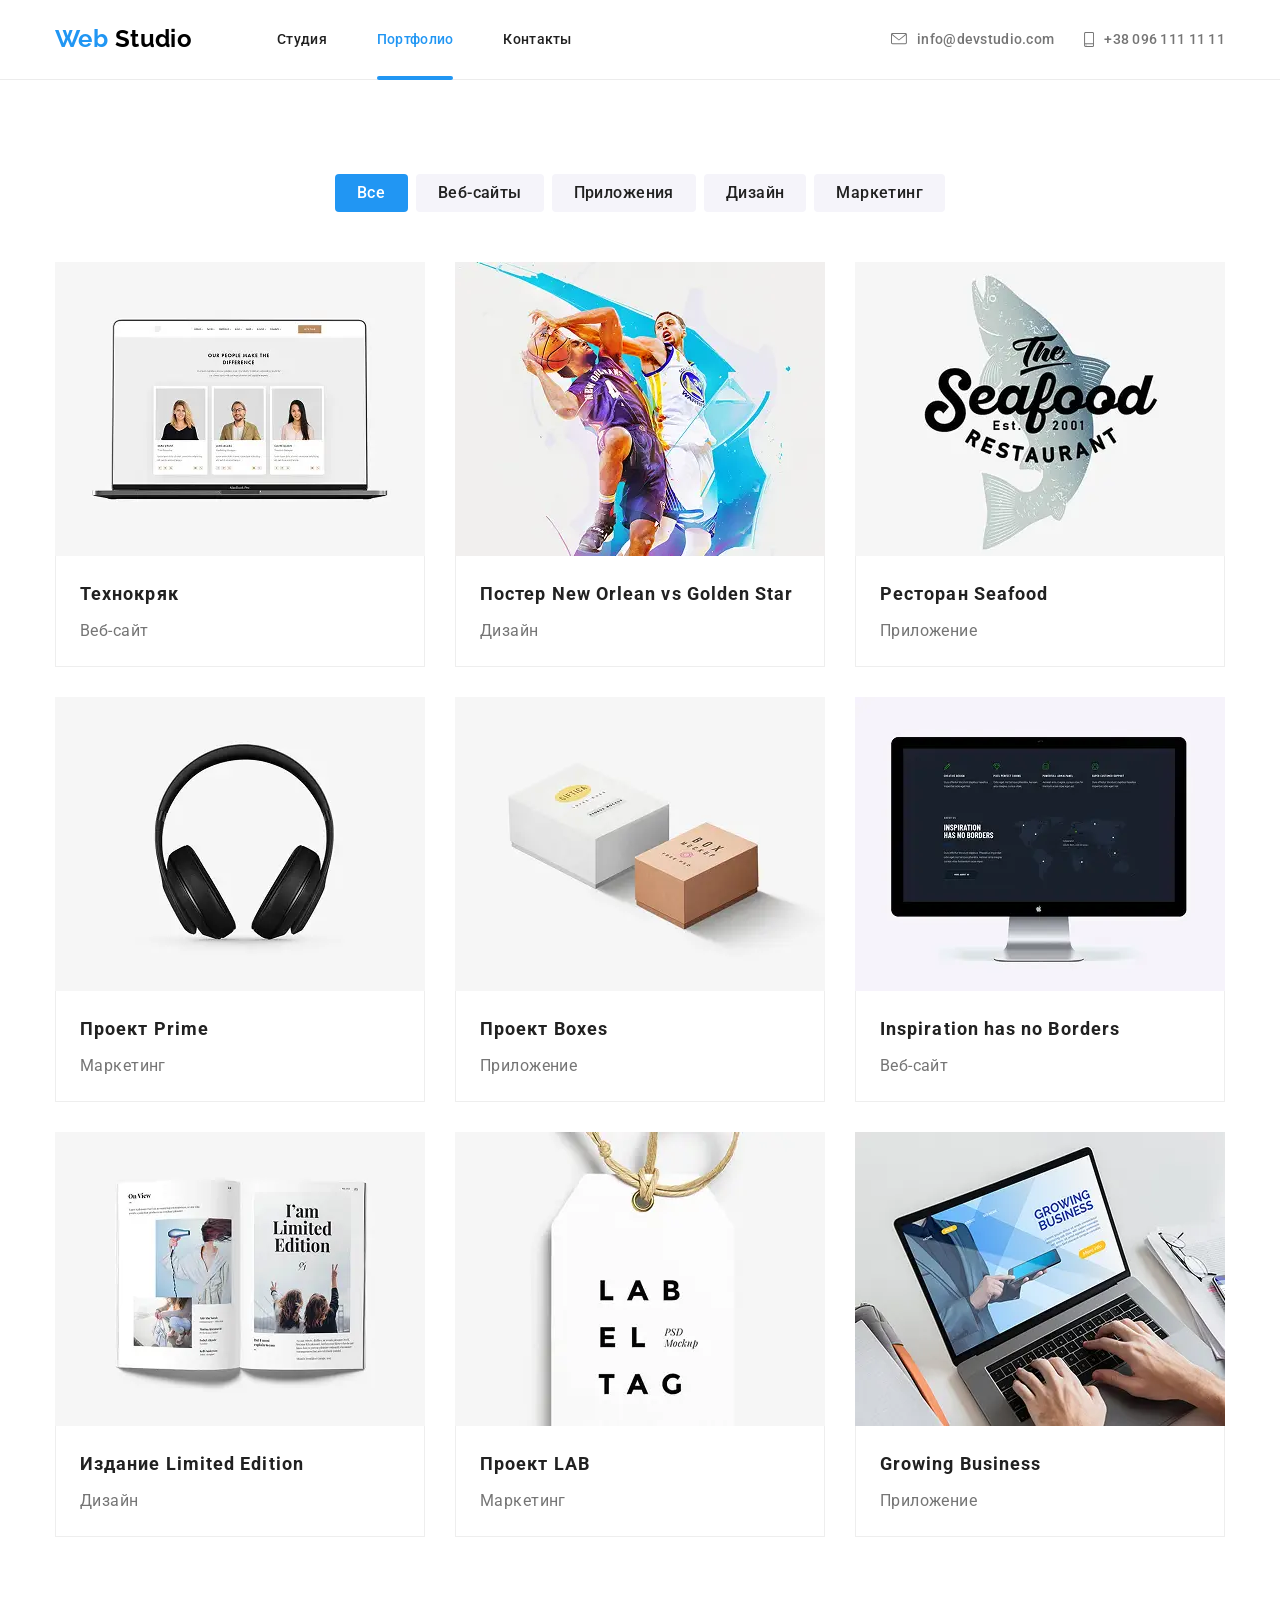
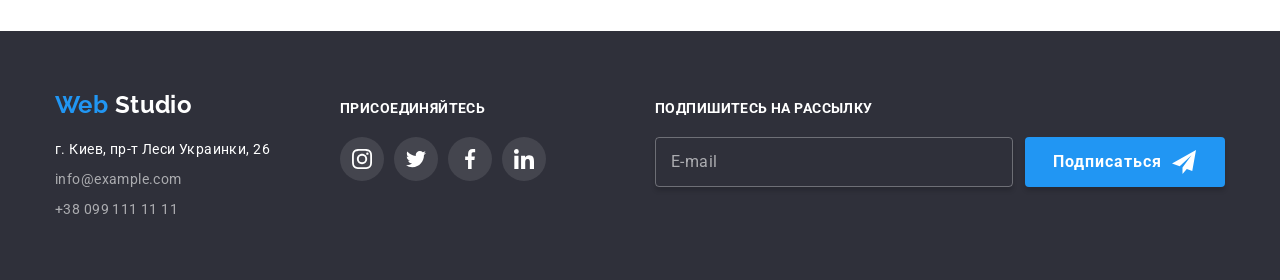
==== commit d501af9e: "Add WebP images support for portfolio.html" ====
--- a/portfolio.html
+++ b/portfolio.html
@@ -166,11 +166,28 @@
                   <picture>
                     <source
                       srcset="
+                        ./images/works/pic-1/pic-1-desktop.webp    1x,
+                        ./images/works/pic-1/pic-1-desktop@2x.webp 2x
+                      "
+                      media="(min-width: 1200px)"
+                      type="image/webp"
+                    />
+                    <source
+                      srcset="
                         ./images/works/pic-1/pic-1-desktop.jpg    1x,
                         ./images/works/pic-1/pic-1-desktop@2x.jpg 2x
                       "
                       media="(min-width: 1200px)"
                     />
+
+                    <source
+                      srcset="
+                        ./images/works/pic-1/pic-1-tablet.webp    1x,
+                        ./images/works/pic-1/pic-1-tablet@2x.webp 2x
+                      "
+                      media="(min-width: 768px)"
+                      type="image/webp"
+                    />
                     <source
                       srcset="
                         ./images/works/pic-1/pic-1-tablet.jpg    1x,
@@ -179,11 +196,23 @@
                       media="(min-width: 768px)"
                     />
 
-                    <img
+                    <source
+                      srcset="
+                        ./images/works/pic-1/pic-1-mobile.webp    1x,
+                        ./images/works/pic-1/pic-1-mobile@2x.webp 2x
+                      "
+                      media="(max-width: 767px)"
+                      type="image/webp"
+                    />
+                    <source
                       srcset="
                         ./images/works/pic-1/pic-1-mobile.jpg    1x,
                         ./images/works/pic-1/pic-1-mobile@2x.jpg 2x
                       "
+                      media="(max-width: 767px)"
+                    />
+
+                    <img
                       src="./images/works/pic-1/pic-1-mobile.jpg"
                       alt="Сайт на экране ноутбука"
                     />
@@ -209,11 +238,28 @@
                   <picture>
                     <source
                       srcset="
+                        ./images/works/pic-2/pic-2-desktop.webp    1x,
+                        ./images/works/pic-2/pic-2-desktop@2x.webp 2x
+                      "
+                      media="(min-width: 1200px)"
+                      type="image/webp"
+                    />
+                    <source
+                      srcset="
                         ./images/works/pic-2/pic-2-desktop.jpg    1x,
                         ./images/works/pic-2/pic-2-desktop@2x.jpg 2x
                       "
                       media="(min-width: 1200px)"
                     />
+
+                    <source
+                      srcset="
+                        ./images/works/pic-2/pic-2-tablet.webp    1x,
+                        ./images/works/pic-2/pic-2-tablet@2x.webp 2x
+                      "
+                      media="(min-width: 768px)"
+                      type="image/webp"
+                    />
                     <source
                       srcset="
                         ./images/works/pic-2/pic-2-tablet.jpg    1x,
@@ -222,11 +268,23 @@
                       media="(min-width: 768px)"
                     />
 
-                    <img
+                    <source
+                      srcset="
+                        ./images/works/pic-2/pic-2-mobile.webp    1x,
+                        ./images/works/pic-2/pic-2-mobile@2x.webp 2x
+                      "
+                      media="(max-width: 767px)"
+                      type="image/webp"
+                    />
+                    <source
                       srcset="
                         ./images/works/pic-2/pic-2-mobile.jpg    1x,
                         ./images/works/pic-2/pic-2-mobile@2x.jpg 2x
                       "
+                      media="(max-width: 767px)"
+                    />
+
+                    <img
                       src="./images/works/pic-2/pic-2-mobile.jpg"
                       alt="Два баскетболиста с мячом"
                     />
@@ -257,11 +315,28 @@
                   <picture>
                     <source
                       srcset="
+                        ./images/works/pic-3/pic-3-desktop.webp    1x,
+                        ./images/works/pic-3/pic-3-desktop@2x.webp 2x
+                      "
+                      media="(min-width: 1200px)"
+                      type="image/webp"
+                    />
+                    <source
+                      srcset="
                         ./images/works/pic-3/pic-3-desktop.jpg    1x,
                         ./images/works/pic-3/pic-3-desktop@2x.jpg 2x
                       "
                       media="(min-width: 1200px)"
                     />
+
+                    <source
+                      srcset="
+                        ./images/works/pic-3/pic-3-tablet.webp    1x,
+                        ./images/works/pic-3/pic-3-tablet@2x.webp 2x
+                      "
+                      media="(min-width: 768px)"
+                      type="image/webp"
+                    />
                     <source
                       srcset="
                         ./images/works/pic-3/pic-3-tablet.jpg    1x,
@@ -270,11 +345,23 @@
                       media="(min-width: 768px)"
                     />
 
-                    <img
+                    <source
+                      srcset="
+                        ./images/works/pic-3/pic-3-mobile.webp    1x,
+                        ./images/works/pic-3/pic-3-mobile@2x.webp 2x
+                      "
+                      media="(max-width: 767px)"
+                      type="image/webp"
+                    />
+                    <source
                       srcset="
                         ./images/works/pic-3/pic-3-mobile.jpg    1x,
                         ./images/works/pic-3/pic-3-mobile@2x.jpg 2x
                       "
+                      media="(max-width: 767px)"
+                    />
+
+                    <img
                       src="./images/works/pic-3/pic-3-mobile.jpg"
                       alt="Логотип ресторана"
                     />
@@ -302,11 +389,28 @@
                   <picture>
                     <source
                       srcset="
+                        ./images/works/pic-4/pic-4-desktop.webp    1x,
+                        ./images/works/pic-4/pic-4-desktop@2x.webp 2x
+                      "
+                      media="(min-width: 1200px)"
+                      type="image/webp"
+                    />
+                    <source
+                      srcset="
                         ./images/works/pic-4/pic-4-desktop.jpg    1x,
                         ./images/works/pic-4/pic-4-desktop@2x.jpg 2x
                       "
                       media="(min-width: 1200px)"
                     />
+
+                    <source
+                      srcset="
+                        ./images/works/pic-4/pic-4-tablet.webp    1x,
+                        ./images/works/pic-4/pic-4-tablet@2x.webp 2x
+                      "
+                      media="(min-width: 768px)"
+                      type="image/webp"
+                    />
                     <source
                       srcset="
                         ./images/works/pic-4/pic-4-tablet.jpg    1x,
@@ -315,11 +419,23 @@
                       media="(min-width: 768px)"
                     />
 
-                    <img
+                    <source
+                      srcset="
+                        ./images/works/pic-4/pic-4-mobile.webp    1x,
+                        ./images/works/pic-4/pic-4-mobile@2x.webp 2x
+                      "
+                      media="(max-width: 767px)"
+                      type="image/webp"
+                    />
+                    <source
                       srcset="
                         ./images/works/pic-4/pic-4-mobile.jpg    1x,
                         ./images/works/pic-4/pic-4-mobile@2x.jpg 2x
                       "
+                      media="(max-width: 767px)"
+                    />
+
+                    <img
                       src="./images/works/pic-4/pic-4-mobile.jpg"
                       alt="Беспроводные наушники"
                     />
@@ -347,11 +463,28 @@
                   <picture>
                     <source
                       srcset="
+                        ./images/works/pic-5/pic-5-desktop.webp    1x,
+                        ./images/works/pic-5/pic-5-desktop@2x.webp 2x
+                      "
+                      media="(min-width: 1200px)"
+                      type="image/webp"
+                    />
+                    <source
+                      srcset="
                         ./images/works/pic-5/pic-5-desktop.jpg    1x,
                         ./images/works/pic-5/pic-5-desktop@2x.jpg 2x
                       "
                       media="(min-width: 1200px)"
                     />
+
+                    <source
+                      srcset="
+                        ./images/works/pic-5/pic-5-tablet.webp    1x,
+                        ./images/works/pic-5/pic-5-tablet@2x.webp 2x
+                      "
+                      media="(min-width: 768px)"
+                      type="image/webp"
+                    />
                     <source
                       srcset="
                         ./images/works/pic-5/pic-5-tablet.jpg    1x,
@@ -360,11 +493,23 @@
                       media="(min-width: 768px)"
                     />
 
-                    <img
+                    <source
+                      srcset="
+                        ./images/works/pic-5/pic-5-mobile.webp    1x,
+                        ./images/works/pic-5/pic-5-mobile@2x.webp 2x
+                      "
+                      media="(max-width: 767px)"
+                      type="image/webp"
+                    />
+                    <source
                       srcset="
                         ./images/works/pic-5/pic-5-mobile.jpg    1x,
                         ./images/works/pic-5/pic-5-mobile@2x.jpg 2x
                       "
+                      media="(max-width: 767px)"
+                    />
+
+                    <img
                       src="./images/works/pic-5/pic-5-mobile.jpg"
                       alt="Две коробки на белом фоне"
                     />
@@ -392,11 +537,28 @@
                   <picture>
                     <source
                       srcset="
+                        ./images/works/pic-6/pic-6-desktop.webp    1x,
+                        ./images/works/pic-6/pic-6-desktop@2x.webp 2x
+                      "
+                      media="(min-width: 1200px)"
+                      type="image/webp"
+                    />
+                    <source
+                      srcset="
                         ./images/works/pic-6/pic-6-desktop.jpg    1x,
                         ./images/works/pic-6/pic-6-desktop@2x.jpg 2x
                       "
                       media="(min-width: 1200px)"
                     />
+
+                    <source
+                      srcset="
+                        ./images/works/pic-6/pic-6-tablet.webp    1x,
+                        ./images/works/pic-6/pic-6-tablet@2x.webp 2x
+                      "
+                      media="(min-width: 768px)"
+                      type="image/webp"
+                    />
                     <source
                       srcset="
                         ./images/works/pic-6/pic-6-tablet.jpg    1x,
@@ -405,11 +567,23 @@
                       media="(min-width: 768px)"
                     />
 
-                    <img
+                    <source
+                      srcset="
+                        ./images/works/pic-6/pic-6-mobile.webp    1x,
+                        ./images/works/pic-6/pic-6-mobile@2x.webp 2x
+                      "
+                      media="(max-width: 767px)"
+                      type="image/webp"
+                    />
+                    <source
                       srcset="
                         ./images/works/pic-6/pic-6-mobile.jpg    1x,
                         ./images/works/pic-6/pic-6-mobile@2x.jpg 2x
                       "
+                      media="(max-width: 767px)"
+                    />
+
+                    <img
                       src="./images/works/pic-6/pic-6-mobile.jpg"
                       alt="Сайт на экране монитора"
                     />
@@ -437,11 +611,28 @@
                   <picture>
                     <source
                       srcset="
+                        ./images/works/pic-7/pic-7-desktop.webp    1x,
+                        ./images/works/pic-7/pic-7-desktop@2x.webp 2x
+                      "
+                      media="(min-width: 1200px)"
+                      type="image/webp"
+                    />
+                    <source
+                      srcset="
                         ./images/works/pic-7/pic-7-desktop.jpg    1x,
                         ./images/works/pic-7/pic-7-desktop@2x.jpg 2x
                       "
                       media="(min-width: 1200px)"
                     />
+
+                    <source
+                      srcset="
+                        ./images/works/pic-7/pic-7-tablet.webp    1x,
+                        ./images/works/pic-7/pic-7-tablet@2x.webp 2x
+                      "
+                      media="(min-width: 768px)"
+                      type="image/webp"
+                    />
                     <source
                       srcset="
                         ./images/works/pic-7/pic-7-tablet.jpg    1x,
@@ -450,11 +641,23 @@
                       media="(min-width: 768px)"
                     />
 
-                    <img
+                    <source
+                      srcset="
+                        ./images/works/pic-7/pic-7-mobile.webp    1x,
+                        ./images/works/pic-7/pic-7-mobile@2x.webp 2x
+                      "
+                      media="(max-width: 767px)"
+                      type="image/webp"
+                    />
+                    <source
                       srcset="
                         ./images/works/pic-7/pic-7-mobile.jpg    1x,
                         ./images/works/pic-7/pic-7-mobile@2x.jpg 2x
                       "
+                      media="(max-width: 767px)"
+                    />
+
+                    <img
                       src="./images/works/pic-7/pic-7-mobile.jpg"
                       alt="Открытый глянцевый журнал"
                     />
@@ -482,11 +685,28 @@
                   <picture>
                     <source
                       srcset="
+                        ./images/works/pic-8/pic-8-desktop.webp    1x,
+                        ./images/works/pic-8/pic-8-desktop@2x.webp 2x
+                      "
+                      media="(min-width: 1200px)"
+                      type="image/webp"
+                    />
+                    <source
+                      srcset="
                         ./images/works/pic-8/pic-8-desktop.jpg    1x,
                         ./images/works/pic-8/pic-8-desktop@2x.jpg 2x
                       "
                       media="(min-width: 1200px)"
                     />
+
+                    <source
+                      srcset="
+                        ./images/works/pic-8/pic-8-tablet.webp    1x,
+                        ./images/works/pic-8/pic-8-tablet@2x.webp 2x
+                      "
+                      media="(min-width: 768px)"
+                      type="image/webp"
+                    />
                     <source
                       srcset="
                         ./images/works/pic-8/pic-8-tablet.jpg    1x,
@@ -495,11 +715,23 @@
                       media="(min-width: 768px)"
                     />
 
-                    <img
+                    <source
+                      srcset="
+                        ./images/works/pic-8/pic-8-mobile.webp    1x,
+                        ./images/works/pic-8/pic-8-mobile@2x.webp 2x
+                      "
+                      media="(max-width: 767px)"
+                      type="image/webp"
+                    />
+                    <source
                       srcset="
                         ./images/works/pic-8/pic-8-mobile.jpg    1x,
                         ./images/works/pic-8/pic-8-mobile@2x.jpg 2x
                       "
+                      media="(max-width: 767px)"
+                    />
+
+                    <img
                       src="./images/works/pic-8/pic-8-mobile.jpg"
                       alt="Бирка с названием компании"
                     />
@@ -527,11 +759,28 @@
                   <picture>
                     <source
                       srcset="
+                        ./images/works/pic-9/pic-9-desktop.webp    1x,
+                        ./images/works/pic-9/pic-9-desktop@2x.webp 2x
+                      "
+                      media="(min-width: 1200px)"
+                      type="image/webp"
+                    />
+                    <source
+                      srcset="
                         ./images/works/pic-9/pic-9-desktop.jpg    1x,
                         ./images/works/pic-9/pic-9-desktop@2x.jpg 2x
                       "
                       media="(min-width: 1200px)"
                     />
+
+                    <source
+                      srcset="
+                        ./images/works/pic-9/pic-9-tablet.webp    1x,
+                        ./images/works/pic-9/pic-9-tablet@2x.webp 2x
+                      "
+                      media="(min-width: 768px)"
+                      type="image/webp"
+                    />
                     <source
                       srcset="
                         ./images/works/pic-9/pic-9-tablet.jpg    1x,
@@ -540,11 +789,23 @@
                       media="(min-width: 768px)"
                     />
 
-                    <img
+                    <source
+                      srcset="
+                        ./images/works/pic-9/pic-9-mobile.webp    1x,
+                        ./images/works/pic-9/pic-9-mobile@2x.webp 2x
+                      "
+                      media="(max-width: 767px)"
+                      type="image/webp"
+                    />
+                    <source
                       srcset="
                         ./images/works/pic-9/pic-9-mobile.jpg    1x,
                         ./images/works/pic-9/pic-9-mobile@2x.jpg 2x
                       "
+                      media="(max-width: 767px)"
+                    />
+
+                    <img
                       src="./images/works/pic-9/pic-9-mobile.jpg"
                       alt="Человек работает на ноутбуке"
                     />
